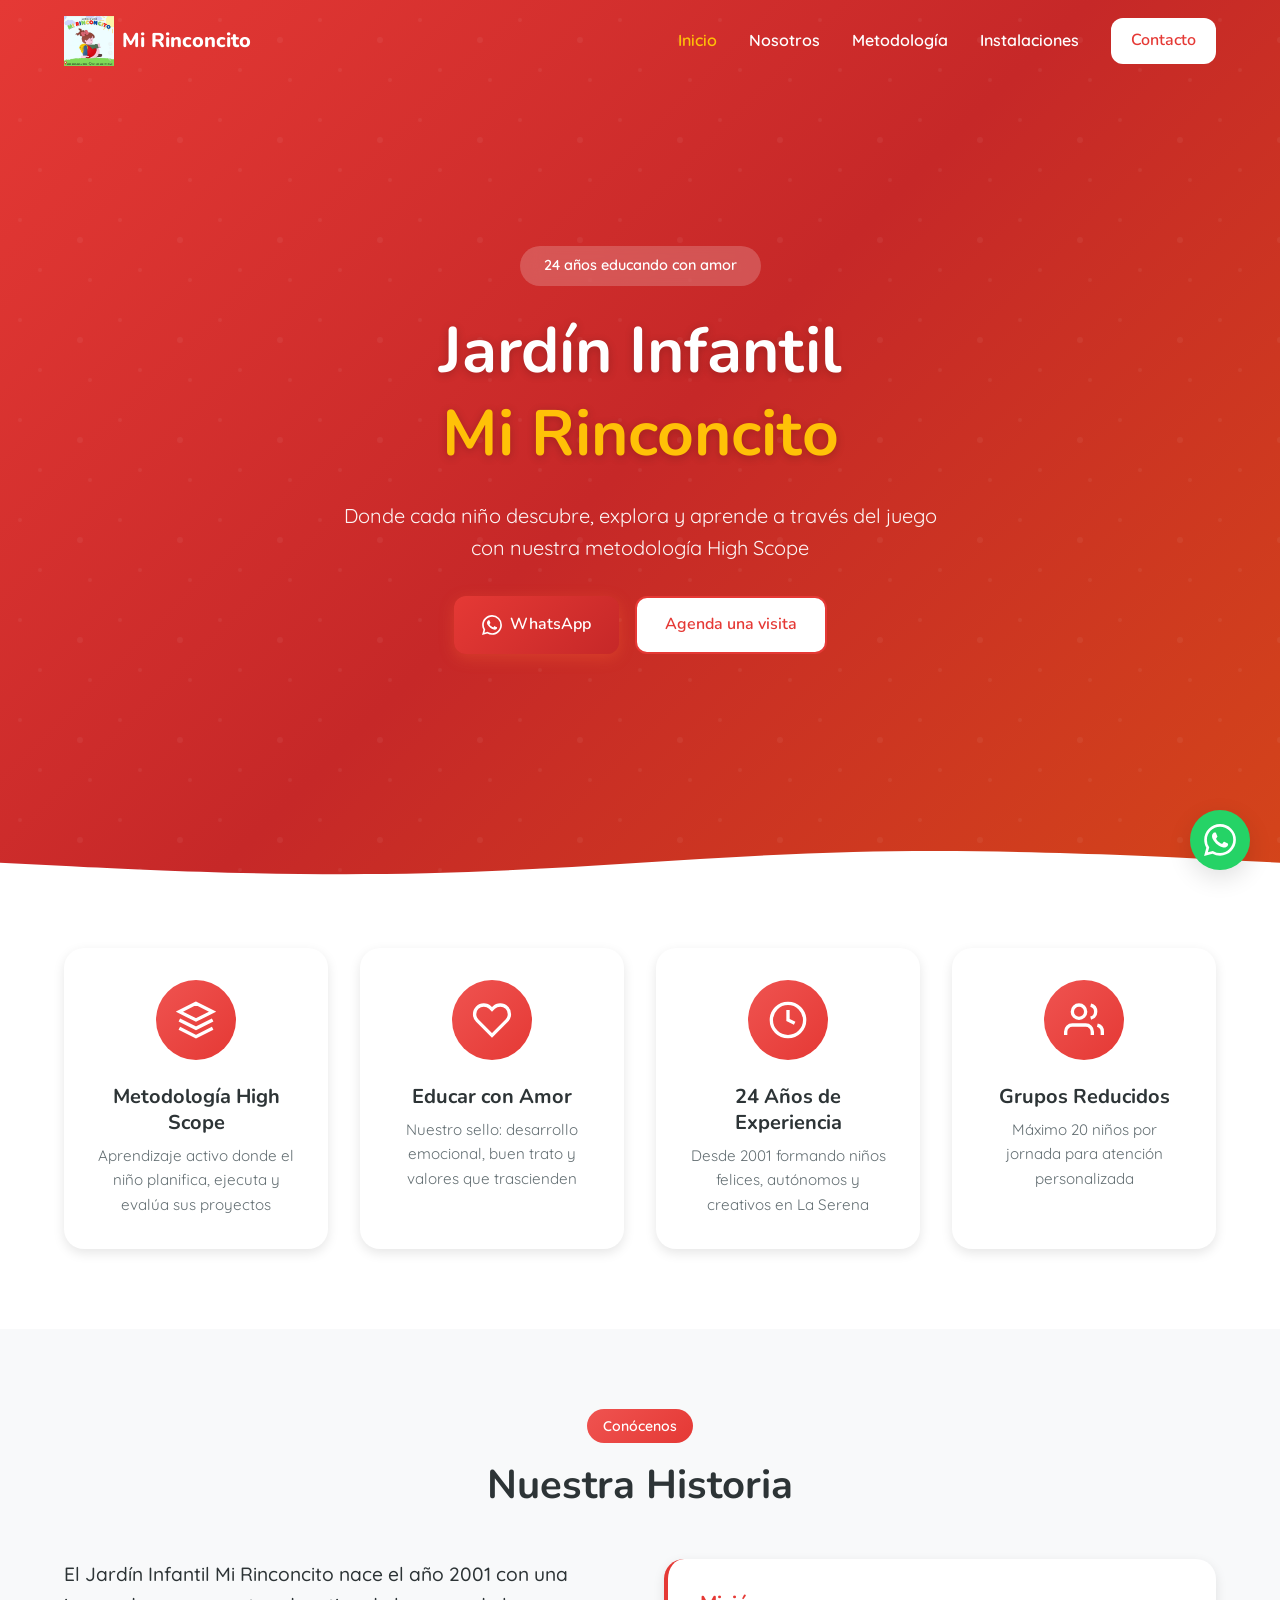
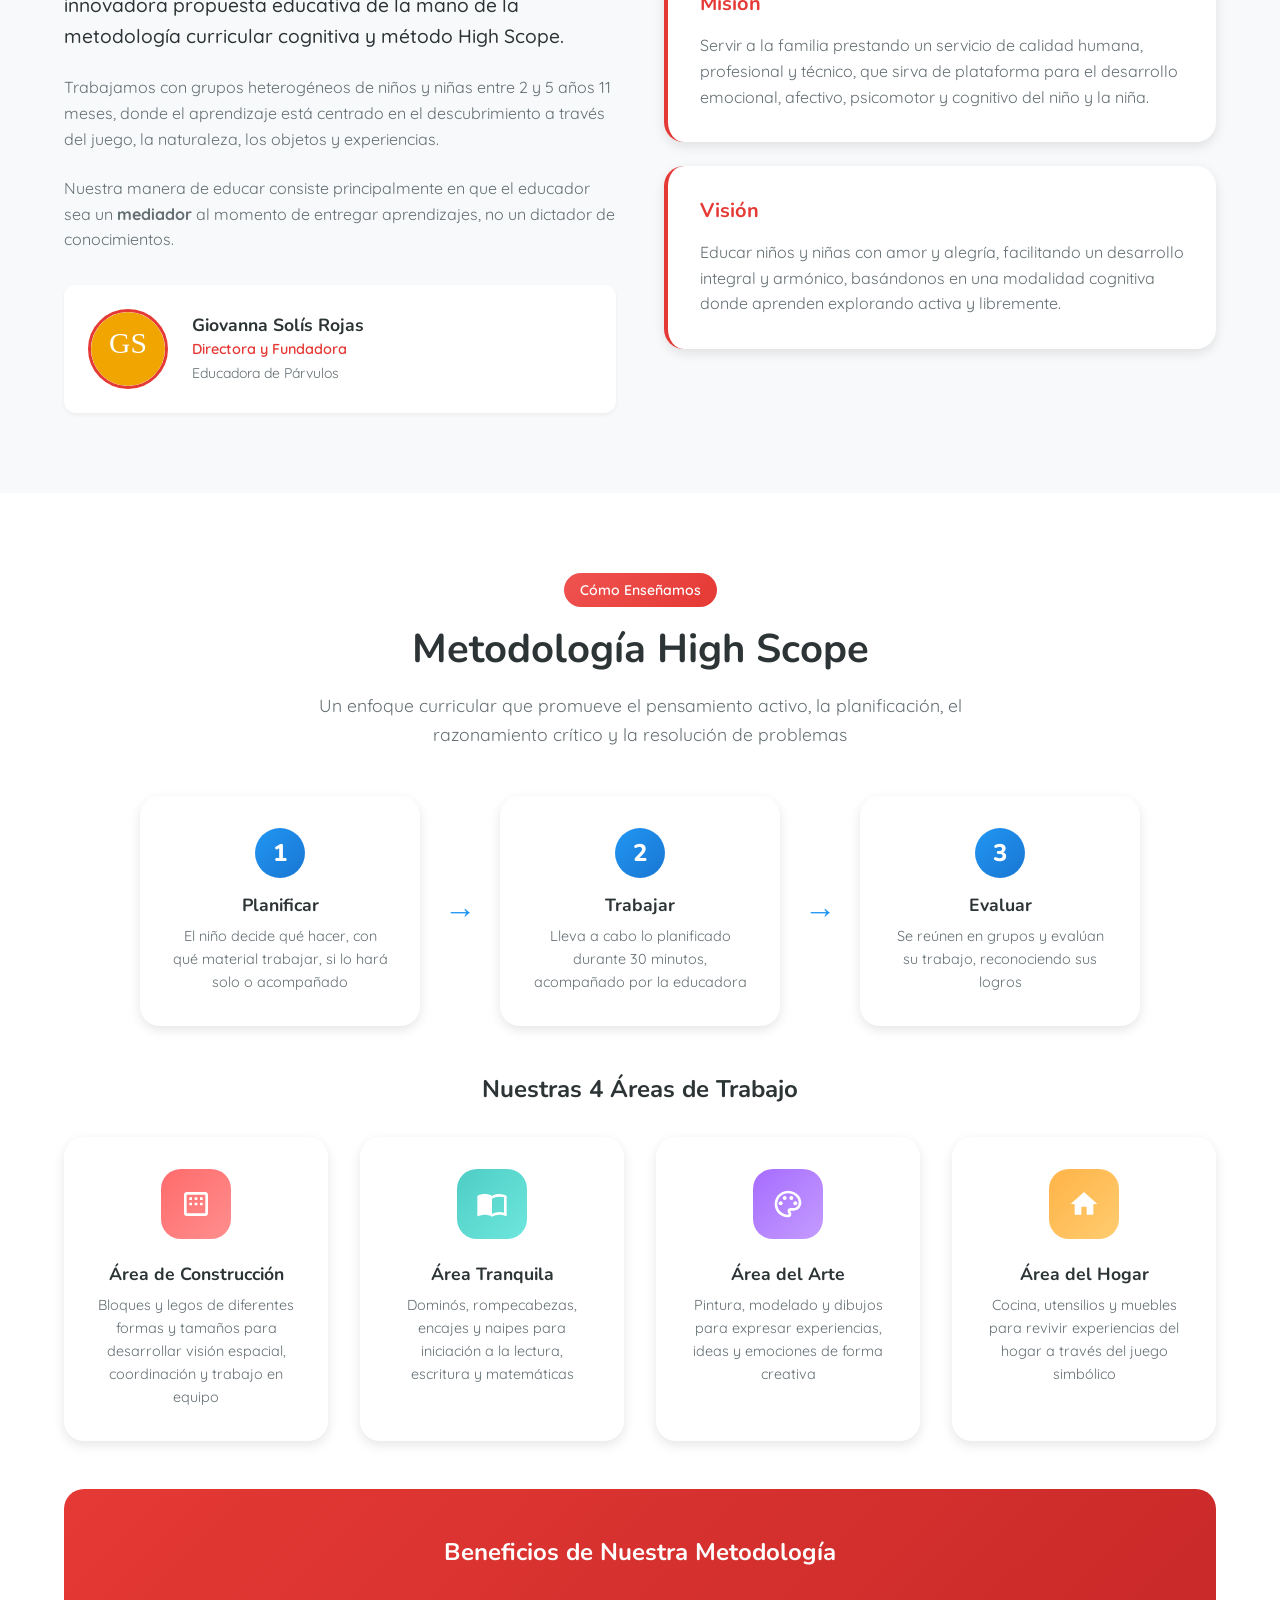
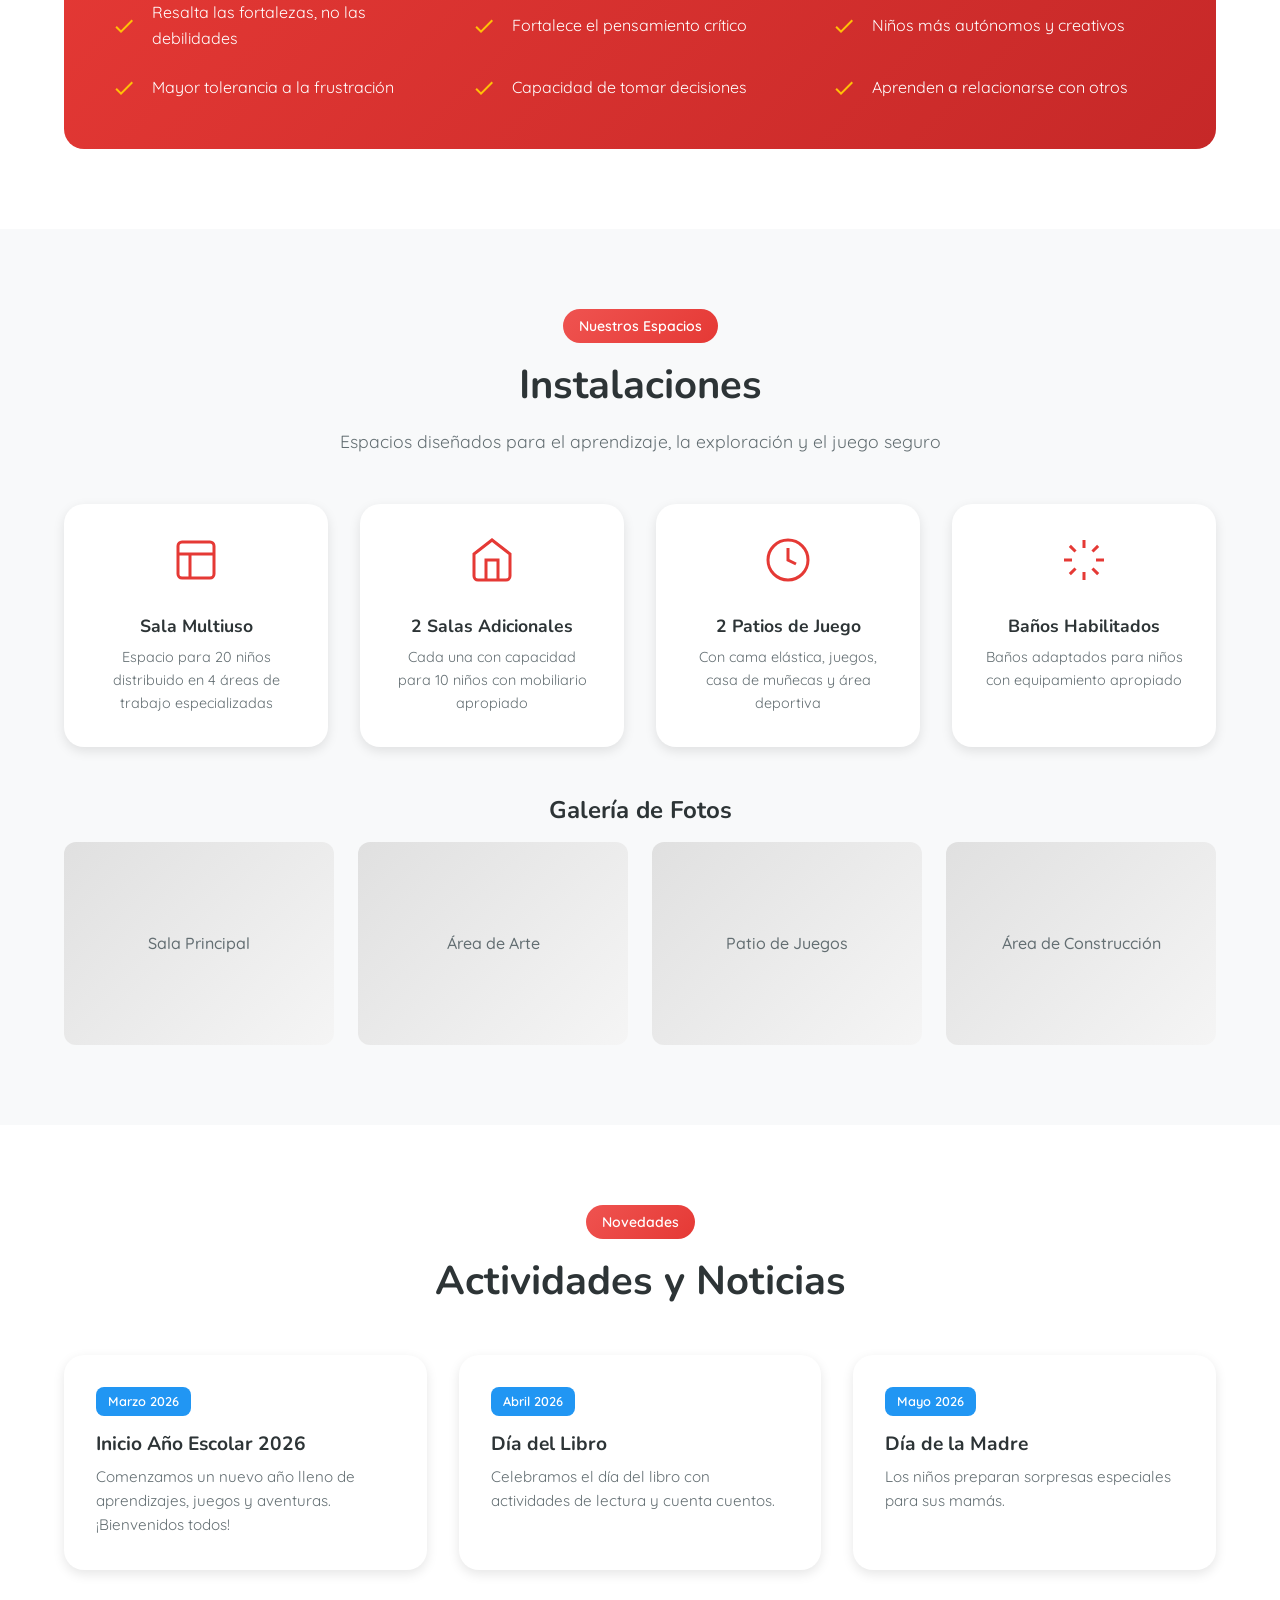
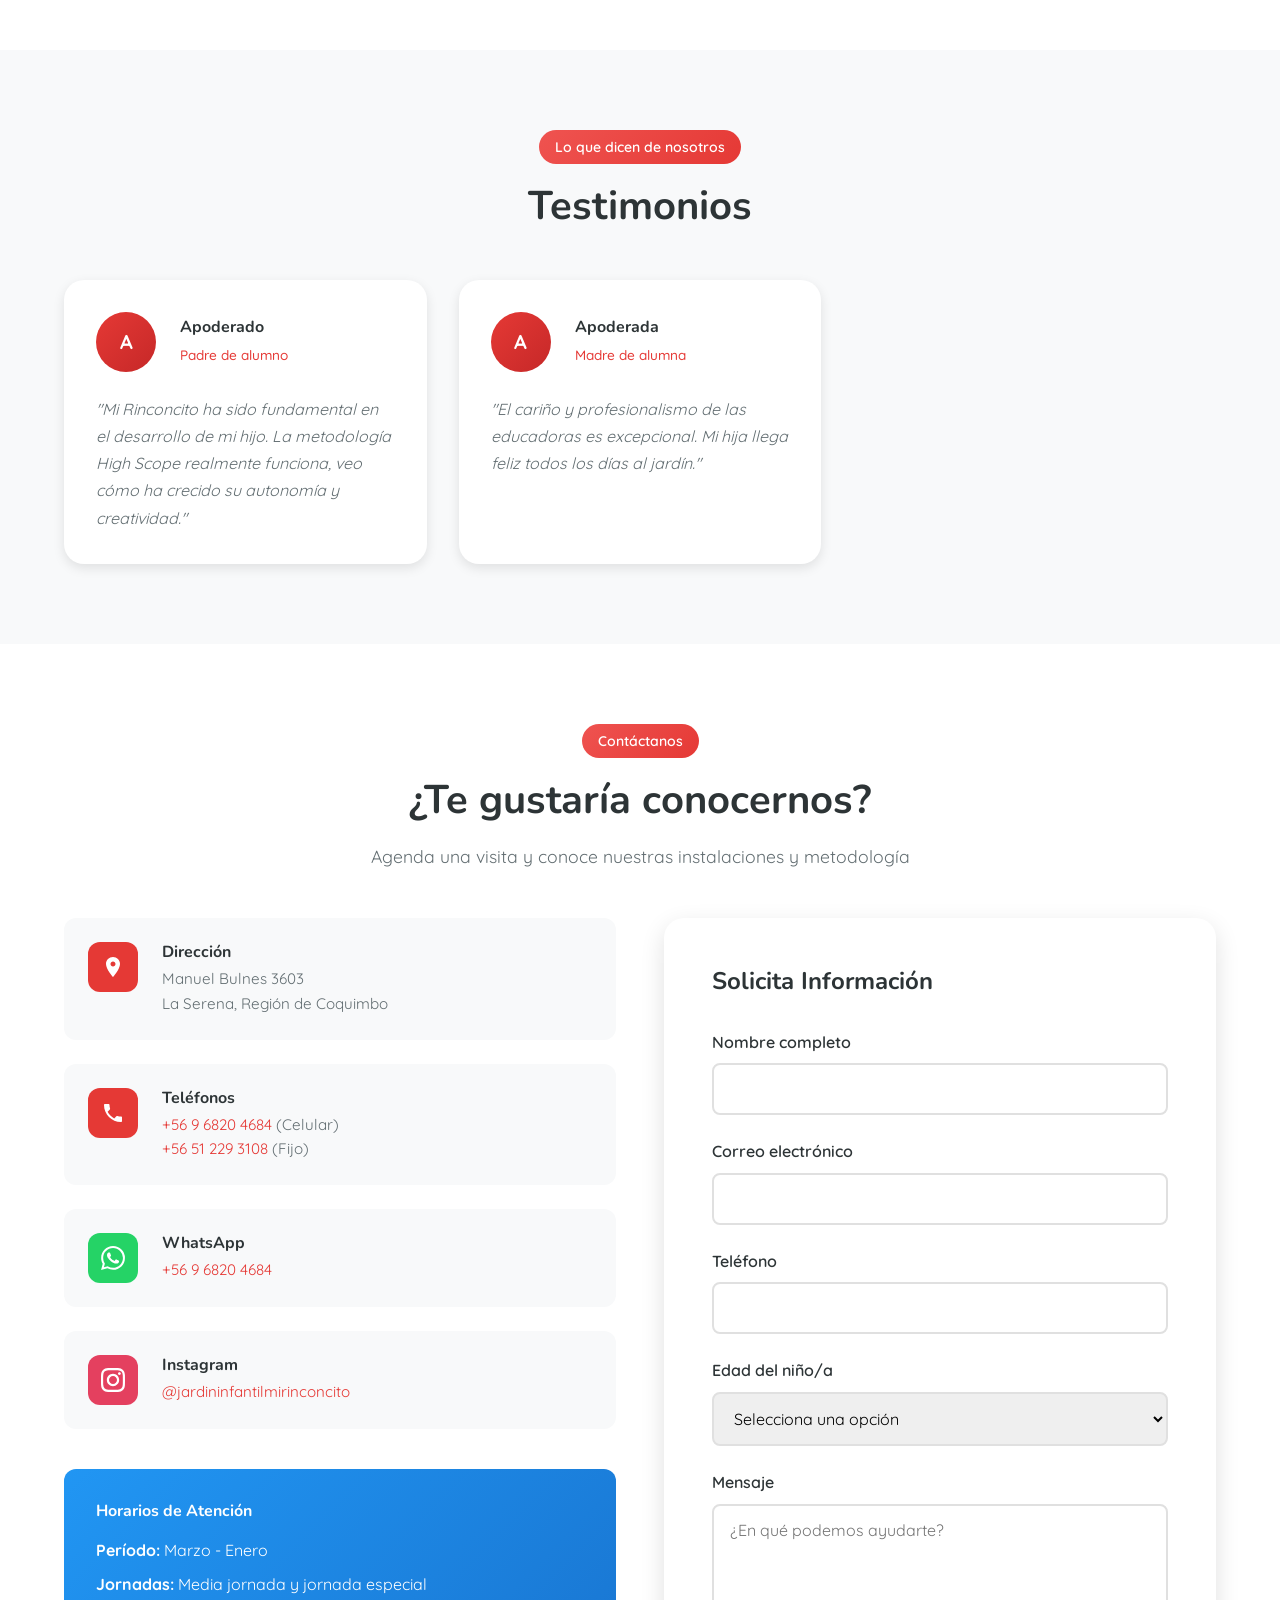
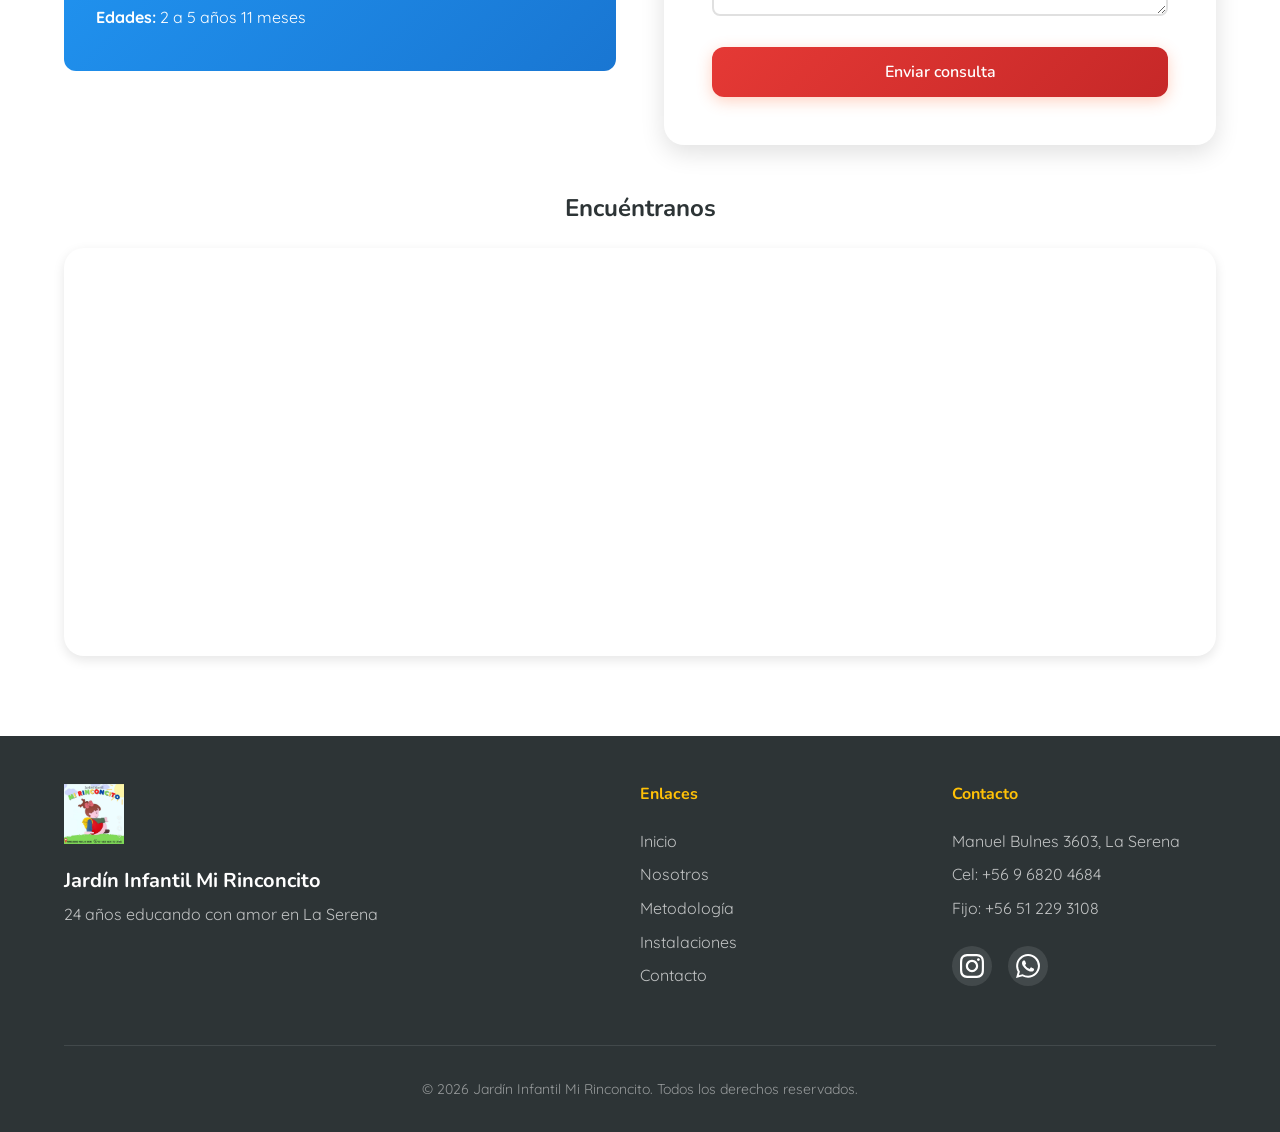
==== index.html @ 8ca2fd41 "Sitio web inicial del Jardín Infantil Mi Rinconcito - Página principal responsive con toda la inform" ====
<!DOCTYPE html>
<html lang="es">
<head>
    <meta charset="UTF-8">
    <meta name="viewport" content="width=device-width, initial-scale=1.0">
    <meta name="description" content="Jardín Infantil Mi Rinconcito - 24 años educando con amor en La Serena. Metodología High Scope para niños de 2 a 5 años.">
    <meta name="keywords" content="jardín infantil, La Serena, preescolar, educación parvularia, High Scope, Coquimbo">
    <title>Jardín Infantil Mi Rinconcito | Educando con Amor en La Serena</title>
    <link rel="stylesheet" href="css/styles.css">
    <link rel="preconnect" href="https://fonts.googleapis.com">
    <link href="https://fonts.googleapis.com/css2?family=Nunito:wght@400;600;700;800&family=Quicksand:wght@400;500;600;700&display=swap" rel="stylesheet">
</head>
<body>
    <!-- Navegación -->
    <nav class="navbar" id="navbar">
        <div class="container nav-container">
            <a href="#inicio" class="logo">
                <img src="img/logo.png" alt="Mi Rinconcito Logo" class="logo-img">
                <span class="logo-text">Mi Rinconcito</span>
            </a>
            <button class="nav-toggle" id="nav-toggle" aria-label="Menú">
                <span></span>
                <span></span>
                <span></span>
            </button>
            <ul class="nav-menu" id="nav-menu">
                <li><a href="#inicio">Inicio</a></li>
                <li><a href="#nosotros">Nosotros</a></li>
                <li><a href="#metodologia">Metodología</a></li>
                <li><a href="#instalaciones">Instalaciones</a></li>
                <li><a href="#contacto" class="btn btn-nav">Contacto</a></li>
            </ul>
        </div>
    </nav>

    <!-- Hero Section -->
    <section class="hero" id="inicio">
        <div class="hero-overlay"></div>
        <div class="container hero-content">
            <span class="hero-badge">24 años educando con amor</span>
            <h1>Jardín Infantil<br><span class="highlight">Mi Rinconcito</span></h1>
            <p class="hero-subtitle">Donde cada niño descubre, explora y aprende a través del juego con nuestra metodología High Scope</p>
            <div class="hero-buttons">
                <a href="https://wa.me/56968204684?text=Hola,%20me%20gustaría%20obtener%20información%20sobre%20el%20jardín" class="btn btn-primary" target="_blank">
                    <svg width="20" height="20" viewBox="0 0 24 24" fill="currentColor"><path d="M17.472 14.382c-.297-.149-1.758-.867-2.03-.967-.273-.099-.471-.148-.67.15-.197.297-.767.966-.94 1.164-.173.199-.347.223-.644.075-.297-.15-1.255-.463-2.39-1.475-.883-.788-1.48-1.761-1.653-2.059-.173-.297-.018-.458.13-.606.134-.133.298-.347.446-.52.149-.174.198-.298.298-.497.099-.198.05-.371-.025-.52-.075-.149-.669-1.612-.916-2.207-.242-.579-.487-.5-.669-.51-.173-.008-.371-.01-.57-.01-.198 0-.52.074-.792.372-.272.297-1.04 1.016-1.04 2.479 0 1.462 1.065 2.875 1.213 3.074.149.198 2.096 3.2 5.077 4.487.709.306 1.262.489 1.694.625.712.227 1.36.195 1.871.118.571-.085 1.758-.719 2.006-1.413.248-.694.248-1.289.173-1.413-.074-.124-.272-.198-.57-.347m-5.421 7.403h-.004a9.87 9.87 0 01-5.031-1.378l-.361-.214-3.741.982.998-3.648-.235-.374a9.86 9.86 0 01-1.51-5.26c.001-5.45 4.436-9.884 9.888-9.884 2.64 0 5.122 1.03 6.988 2.898a9.825 9.825 0 012.893 6.994c-.003 5.45-4.437 9.884-9.885 9.884m8.413-18.297A11.815 11.815 0 0012.05 0C5.495 0 .16 5.335.157 11.892c0 2.096.547 4.142 1.588 5.945L.057 24l6.305-1.654a11.882 11.882 0 005.683 1.448h.005c6.554 0 11.89-5.335 11.893-11.893a11.821 11.821 0 00-3.48-8.413z"/></svg>
                    WhatsApp
                </a>
                <a href="#contacto" class="btn btn-secondary">Agenda una visita</a>
            </div>
        </div>
        <div class="hero-wave">
            <svg viewBox="0 0 1440 120" preserveAspectRatio="none">
                <path d="M0,64L80,69.3C160,75,320,85,480,80C640,75,800,53,960,48C1120,43,1280,53,1360,58.7L1440,64L1440,120L1360,120C1280,120,1120,120,960,120C800,120,640,120,480,120C320,120,160,120,80,120L0,120Z"></path>
            </svg>
        </div>
    </section>

    <!-- Características -->
    <section class="features">
        <div class="container">
            <div class="features-grid">
                <div class="feature-card">
                    <div class="feature-icon">
                        <svg width="40" height="40" viewBox="0 0 24 24" fill="none" stroke="currentColor" stroke-width="2"><path d="M12 2L2 7l10 5 10-5-10-5zM2 17l10 5 10-5M2 12l10 5 10-5"/></svg>
                    </div>
                    <h3>Metodología High Scope</h3>
                    <p>Aprendizaje activo donde el niño planifica, ejecuta y evalúa sus proyectos</p>
                </div>
                <div class="feature-card">
                    <div class="feature-icon">
                        <svg width="40" height="40" viewBox="0 0 24 24" fill="none" stroke="currentColor" stroke-width="2"><path d="M20.84 4.61a5.5 5.5 0 0 0-7.78 0L12 5.67l-1.06-1.06a5.5 5.5 0 0 0-7.78 7.78l1.06 1.06L12 21.23l7.78-7.78 1.06-1.06a5.5 5.5 0 0 0 0-7.78z"/></svg>
                    </div>
                    <h3>Educar con Amor</h3>
                    <p>Nuestro sello: desarrollo emocional, buen trato y valores que trascienden</p>
                </div>
                <div class="feature-card">
                    <div class="feature-icon">
                        <svg width="40" height="40" viewBox="0 0 24 24" fill="none" stroke="currentColor" stroke-width="2"><circle cx="12" cy="12" r="10"/><path d="M12 6v6l4 2"/></svg>
                    </div>
                    <h3>24 Años de Experiencia</h3>
                    <p>Desde 2001 formando niños felices, autónomos y creativos en La Serena</p>
                </div>
                <div class="feature-card">
                    <div class="feature-icon">
                        <svg width="40" height="40" viewBox="0 0 24 24" fill="none" stroke="currentColor" stroke-width="2"><path d="M17 21v-2a4 4 0 0 0-4-4H5a4 4 0 0 0-4 4v2"/><circle cx="9" cy="7" r="4"/><path d="M23 21v-2a4 4 0 0 0-3-3.87M16 3.13a4 4 0 0 1 0 7.75"/></svg>
                    </div>
                    <h3>Grupos Reducidos</h3>
                    <p>Máximo 20 niños por jornada para atención personalizada</p>
                </div>
            </div>
        </div>
    </section>

    <!-- Nosotros -->
    <section class="about" id="nosotros">
        <div class="container">
            <div class="section-header">
                <span class="section-badge">Conócenos</span>
                <h2>Nuestra Historia</h2>
            </div>
            <div class="about-content">
                <div class="about-text">
                    <p class="lead">El Jardín Infantil Mi Rinconcito nace el año 2001 con una innovadora propuesta educativa de la mano de la metodología curricular cognitiva y método High Scope.</p>
                    <p>Trabajamos con grupos heterogéneos de niños y niñas entre 2 y 5 años 11 meses, donde el aprendizaje está centrado en el descubrimiento a través del juego, la naturaleza, los objetos y experiencias.</p>
                    <p>Nuestra manera de educar consiste principalmente en que el educador sea un <strong>mediador</strong> al momento de entregar aprendizajes, no un dictador de conocimientos.</p>

                    <div class="about-founder">
                        <img src="img/directora.jpg" alt="Giovanna Solís Rojas" class="founder-img" onerror="this.src='data:image/svg+xml,%3Csvg xmlns=%27http://www.w3.org/2000/svg%27 width=%27100%27 height=%27100%27 viewBox=%270 0 100 100%27%3E%3Ccircle cx=%2750%27 cy=%2750%27 r=%2750%27 fill=%27%23f0a500%27/%3E%3Ctext x=%2750%27 y=%2755%27 text-anchor=%27middle%27 fill=%27white%27 font-size=%2740%27%3EGS%3C/text%3E%3C/svg%3E'">
                        <div class="founder-info">
                            <h4>Giovanna Solís Rojas</h4>
                            <span>Directora y Fundadora</span>
                            <p>Educadora de Párvulos</p>
                        </div>
                    </div>
                </div>
                <div class="about-cards">
                    <div class="vision-card">
                        <h3>Misión</h3>
                        <p>Servir a la familia prestando un servicio de calidad humana, profesional y técnico, que sirva de plataforma para el desarrollo emocional, afectivo, psicomotor y cognitivo del niño y la niña.</p>
                    </div>
                    <div class="vision-card">
                        <h3>Visión</h3>
                        <p>Educar niños y niñas con amor y alegría, facilitando un desarrollo integral y armónico, basándonos en una modalidad cognitiva donde aprenden explorando activa y libremente.</p>
                    </div>
                </div>
            </div>
        </div>
    </section>

    <!-- Metodología -->
    <section class="methodology" id="metodologia">
        <div class="container">
            <div class="section-header">
                <span class="section-badge">Cómo Enseñamos</span>
                <h2>Metodología High Scope</h2>
                <p class="section-subtitle">Un enfoque curricular que promueve el pensamiento activo, la planificación, el razonamiento crítico y la resolución de problemas</p>
            </div>

            <div class="method-process">
                <div class="method-step">
                    <div class="step-number">1</div>
                    <h3>Planificar</h3>
                    <p>El niño decide qué hacer, con qué material trabajar, si lo hará solo o acompañado</p>
                </div>
                <div class="method-arrow">→</div>
                <div class="method-step">
                    <div class="step-number">2</div>
                    <h3>Trabajar</h3>
                    <p>Lleva a cabo lo planificado durante 30 minutos, acompañado por la educadora</p>
                </div>
                <div class="method-arrow">→</div>
                <div class="method-step">
                    <div class="step-number">3</div>
                    <h3>Evaluar</h3>
                    <p>Se reúnen en grupos y evalúan su trabajo, reconociendo sus logros</p>
                </div>
            </div>

            <h3 class="areas-title">Nuestras 4 Áreas de Trabajo</h3>
            <div class="areas-grid">
                <div class="area-card">
                    <div class="area-icon" style="background: linear-gradient(135deg, #FF6B6B, #FF8E8E);">
                        <svg width="32" height="32" viewBox="0 0 24 24" fill="white"><path d="M19 3H5c-1.1 0-2 .9-2 2v14c0 1.1.9 2 2 2h14c1.1 0 2-.9 2-2V5c0-1.1-.9-2-2-2zm0 16H5V5h14v14zM7 7h2v2H7zm4 0h2v2h-2zm4 0h2v2h-2zm-8 4h2v2H7zm4 0h2v2h-2zm4 0h2v2h-2z"/></svg>
                    </div>
                    <h4>Área de Construcción</h4>
                    <p>Bloques y legos de diferentes formas y tamaños para desarrollar visión espacial, coordinación y trabajo en equipo</p>
                </div>
                <div class="area-card">
                    <div class="area-icon" style="background: linear-gradient(135deg, #4ECDC4, #6EE7DE);">
                        <svg width="32" height="32" viewBox="0 0 24 24" fill="white"><path d="M21 5c-1.11-.35-2.33-.5-3.5-.5-1.95 0-4.05.4-5.5 1.5-1.45-1.1-3.55-1.5-5.5-1.5S2.45 4.9 1 6v14.65c0 .25.25.5.5.5.1 0 .15-.05.25-.05C3.1 20.45 5.05 20 6.5 20c1.95 0 4.05.4 5.5 1.5 1.35-.85 3.8-1.5 5.5-1.5 1.65 0 3.35.3 4.75 1.05.1.05.15.05.25.05.25 0 .5-.25.5-.5V6c-.6-.45-1.25-.75-2-1zm0 13.5c-1.1-.35-2.3-.5-3.5-.5-1.7 0-4.15.65-5.5 1.5V8c1.35-.85 3.8-1.5 5.5-1.5 1.2 0 2.4.15 3.5.5v11.5z"/></svg>
                    </div>
                    <h4>Área Tranquila</h4>
                    <p>Dominós, rompecabezas, encajes y naipes para iniciación a la lectura, escritura y matemáticas</p>
                </div>
                <div class="area-card">
                    <div class="area-icon" style="background: linear-gradient(135deg, #A66CFF, #C49CFF);">
                        <svg width="32" height="32" viewBox="0 0 24 24" fill="white"><path d="M12 22C6.49 22 2 17.51 2 12S6.49 2 12 2s10 4.04 10 9c0 3.31-2.69 6-6 6h-1.77c-.28 0-.5.22-.5.5 0 .12.05.23.13.33.41.47.64 1.06.64 1.67A2.5 2.5 0 0 1 12 22zm0-18c-4.41 0-8 3.59-8 8s3.59 8 8 8c.28 0 .5-.22.5-.5a.54.54 0 0 0-.14-.35c-.41-.46-.63-1.05-.63-1.65a2.5 2.5 0 0 1 2.5-2.5H16c2.21 0 4-1.79 4-4 0-3.86-3.59-7-8-7z"/><circle cx="6.5" cy="11.5" r="1.5"/><circle cx="9.5" cy="7.5" r="1.5"/><circle cx="14.5" cy="7.5" r="1.5"/><circle cx="17.5" cy="11.5" r="1.5"/></svg>
                    </div>
                    <h4>Área del Arte</h4>
                    <p>Pintura, modelado y dibujos para expresar experiencias, ideas y emociones de forma creativa</p>
                </div>
                <div class="area-card">
                    <div class="area-icon" style="background: linear-gradient(135deg, #FFB347, #FFCC70);">
                        <svg width="32" height="32" viewBox="0 0 24 24" fill="white"><path d="M10 20v-6h4v6h5v-8h3L12 3 2 12h3v8z"/></svg>
                    </div>
                    <h4>Área del Hogar</h4>
                    <p>Cocina, utensilios y muebles para revivir experiencias del hogar a través del juego simbólico</p>
                </div>
            </div>

            <div class="benefits">
                <h3>Beneficios de Nuestra Metodología</h3>
                <div class="benefits-list">
                    <div class="benefit-item">
                        <svg width="24" height="24" viewBox="0 0 24 24" fill="currentColor"><path d="M9 16.17L4.83 12l-1.42 1.41L9 19 21 7l-1.41-1.41z"/></svg>
                        <span>Resalta las fortalezas, no las debilidades</span>
                    </div>
                    <div class="benefit-item">
                        <svg width="24" height="24" viewBox="0 0 24 24" fill="currentColor"><path d="M9 16.17L4.83 12l-1.42 1.41L9 19 21 7l-1.41-1.41z"/></svg>
                        <span>Fortalece el pensamiento crítico</span>
                    </div>
                    <div class="benefit-item">
                        <svg width="24" height="24" viewBox="0 0 24 24" fill="currentColor"><path d="M9 16.17L4.83 12l-1.42 1.41L9 19 21 7l-1.41-1.41z"/></svg>
                        <span>Niños más autónomos y creativos</span>
                    </div>
                    <div class="benefit-item">
                        <svg width="24" height="24" viewBox="0 0 24 24" fill="currentColor"><path d="M9 16.17L4.83 12l-1.42 1.41L9 19 21 7l-1.41-1.41z"/></svg>
                        <span>Mayor tolerancia a la frustración</span>
                    </div>
                    <div class="benefit-item">
                        <svg width="24" height="24" viewBox="0 0 24 24" fill="currentColor"><path d="M9 16.17L4.83 12l-1.42 1.41L9 19 21 7l-1.41-1.41z"/></svg>
                        <span>Capacidad de tomar decisiones</span>
                    </div>
                    <div class="benefit-item">
                        <svg width="24" height="24" viewBox="0 0 24 24" fill="currentColor"><path d="M9 16.17L4.83 12l-1.42 1.41L9 19 21 7l-1.41-1.41z"/></svg>
                        <span>Aprenden a relacionarse con otros</span>
                    </div>
                </div>
            </div>
        </div>
    </section>

    <!-- Instalaciones -->
    <section class="facilities" id="instalaciones">
        <div class="container">
            <div class="section-header">
                <span class="section-badge">Nuestros Espacios</span>
                <h2>Instalaciones</h2>
                <p class="section-subtitle">Espacios diseñados para el aprendizaje, la exploración y el juego seguro</p>
            </div>

            <div class="facilities-grid">
                <div class="facility-card">
                    <div class="facility-icon">
                        <svg width="48" height="48" viewBox="0 0 24 24" fill="none" stroke="currentColor" stroke-width="1.5"><rect x="3" y="3" width="18" height="18" rx="2"/><path d="M3 9h18M9 21V9"/></svg>
                    </div>
                    <h3>Sala Multiuso</h3>
                    <p>Espacio para 20 niños distribuido en 4 áreas de trabajo especializadas</p>
                </div>
                <div class="facility-card">
                    <div class="facility-icon">
                        <svg width="48" height="48" viewBox="0 0 24 24" fill="none" stroke="currentColor" stroke-width="1.5"><path d="M3 9l9-7 9 7v11a2 2 0 0 1-2 2H5a2 2 0 0 1-2-2z"/><polyline points="9 22 9 12 15 12 15 22"/></svg>
                    </div>
                    <h3>2 Salas Adicionales</h3>
                    <p>Cada una con capacidad para 10 niños con mobiliario apropiado</p>
                </div>
                <div class="facility-card">
                    <div class="facility-icon">
                        <svg width="48" height="48" viewBox="0 0 24 24" fill="none" stroke="currentColor" stroke-width="1.5"><circle cx="12" cy="12" r="10"/><path d="M12 6v6l4 2"/></svg>
                    </div>
                    <h3>2 Patios de Juego</h3>
                    <p>Con cama elástica, juegos, casa de muñecas y área deportiva</p>
                </div>
                <div class="facility-card">
                    <div class="facility-icon">
                        <svg width="48" height="48" viewBox="0 0 24 24" fill="none" stroke="currentColor" stroke-width="1.5"><path d="M12 2v4M12 18v4M4.93 4.93l2.83 2.83M16.24 16.24l2.83 2.83M2 12h4M18 12h4M4.93 19.07l2.83-2.83M16.24 7.76l2.83-2.83"/></svg>
                    </div>
                    <h3>Baños Habilitados</h3>
                    <p>Baños adaptados para niños con equipamiento apropiado</p>
                </div>
            </div>

            <!-- Galería Dinámica -->
            <div class="gallery">
                <h3>Galería de Fotos</h3>
                <div class="gallery-grid" id="galeria-fotos">
                    <!-- Las fotos se cargan dinámicamente desde data/contenido.js -->
                </div>
            </div>

            <!-- Videos de YouTube -->
            <div class="videos-section" id="videos-section" style="display: none;">
                <h3>Videos</h3>
                <div class="videos-grid" id="galeria-videos">
                    <!-- Los videos se cargan dinámicamente desde data/contenido.js -->
                </div>
            </div>
        </div>
    </section>

    <!-- Actividades y Noticias -->
    <section class="activities" id="actividades">
        <div class="container">
            <div class="section-header">
                <span class="section-badge">Novedades</span>
                <h2>Actividades y Noticias</h2>
            </div>
            <div class="activities-grid" id="lista-actividades">
                <!-- Las actividades se cargan dinámicamente desde data/contenido.js -->
            </div>
        </div>
    </section>

    <!-- Testimonios -->
    <section class="testimonials" id="testimonios">
        <div class="container">
            <div class="section-header">
                <span class="section-badge">Lo que dicen de nosotros</span>
                <h2>Testimonios</h2>
            </div>
            <div class="testimonials-grid" id="lista-testimonios">
                <!-- Los testimonios se cargan dinámicamente desde data/contenido.js -->
            </div>
        </div>
    </section>

    <!-- Contacto -->
    <section class="contact" id="contacto">
        <div class="container">
            <div class="section-header">
                <span class="section-badge">Contáctanos</span>
                <h2>¿Te gustaría conocernos?</h2>
                <p class="section-subtitle">Agenda una visita y conoce nuestras instalaciones y metodología</p>
            </div>

            <div class="contact-content">
                <div class="contact-info">
                    <div class="info-card">
                        <div class="info-icon">
                            <svg width="24" height="24" viewBox="0 0 24 24" fill="currentColor"><path d="M12 2C8.13 2 5 5.13 5 9c0 5.25 7 13 7 13s7-7.75 7-13c0-3.87-3.13-7-7-7zm0 9.5c-1.38 0-2.5-1.12-2.5-2.5s1.12-2.5 2.5-2.5 2.5 1.12 2.5 2.5-1.12 2.5-2.5 2.5z"/></svg>
                        </div>
                        <div class="info-text">
                            <h4>Dirección</h4>
                            <p>Manuel Bulnes 3603<br>La Serena, Región de Coquimbo</p>
                        </div>
                    </div>
                    <div class="info-card">
                        <div class="info-icon">
                            <svg width="24" height="24" viewBox="0 0 24 24" fill="currentColor"><path d="M6.62 10.79c1.44 2.83 3.76 5.14 6.59 6.59l2.2-2.2c.27-.27.67-.36 1.02-.24 1.12.37 2.33.57 3.57.57.55 0 1 .45 1 1V20c0 .55-.45 1-1 1-9.39 0-17-7.61-17-17 0-.55.45-1 1-1h3.5c.55 0 1 .45 1 1 0 1.25.2 2.45.57 3.57.11.35.03.74-.25 1.02l-2.2 2.2z"/></svg>
                        </div>
                        <div class="info-text">
                            <h4>Teléfonos</h4>
                            <p><a href="tel:+56968204684">+56 9 6820 4684</a> (Celular)</p>
                            <p><a href="tel:+56512293108">+56 51 229 3108</a> (Fijo)</p>
                        </div>
                    </div>
                    <div class="info-card">
                        <div class="info-icon whatsapp">
                            <svg width="24" height="24" viewBox="0 0 24 24" fill="currentColor"><path d="M17.472 14.382c-.297-.149-1.758-.867-2.03-.967-.273-.099-.471-.148-.67.15-.197.297-.767.966-.94 1.164-.173.199-.347.223-.644.075-.297-.15-1.255-.463-2.39-1.475-.883-.788-1.48-1.761-1.653-2.059-.173-.297-.018-.458.13-.606.134-.133.298-.347.446-.52.149-.174.198-.298.298-.497.099-.198.05-.371-.025-.52-.075-.149-.669-1.612-.916-2.207-.242-.579-.487-.5-.669-.51-.173-.008-.371-.01-.57-.01-.198 0-.52.074-.792.372-.272.297-1.04 1.016-1.04 2.479 0 1.462 1.065 2.875 1.213 3.074.149.198 2.096 3.2 5.077 4.487.709.306 1.262.489 1.694.625.712.227 1.36.195 1.871.118.571-.085 1.758-.719 2.006-1.413.248-.694.248-1.289.173-1.413-.074-.124-.272-.198-.57-.347m-5.421 7.403h-.004a9.87 9.87 0 01-5.031-1.378l-.361-.214-3.741.982.998-3.648-.235-.374a9.86 9.86 0 01-1.51-5.26c.001-5.45 4.436-9.884 9.888-9.884 2.64 0 5.122 1.03 6.988 2.898a9.825 9.825 0 012.893 6.994c-.003 5.45-4.437 9.884-9.885 9.884m8.413-18.297A11.815 11.815 0 0012.05 0C5.495 0 .16 5.335.157 11.892c0 2.096.547 4.142 1.588 5.945L.057 24l6.305-1.654a11.882 11.882 0 005.683 1.448h.005c6.554 0 11.89-5.335 11.893-11.893a11.821 11.821 0 00-3.48-8.413z"/></svg>
                        </div>
                        <div class="info-text">
                            <h4>WhatsApp</h4>
                            <p><a href="https://wa.me/56968204684" target="_blank">+56 9 6820 4684</a></p>
                        </div>
                    </div>
                    <div class="info-card">
                        <div class="info-icon instagram">
                            <svg width="24" height="24" viewBox="0 0 24 24" fill="currentColor"><path d="M12 2.163c3.204 0 3.584.012 4.85.07 3.252.148 4.771 1.691 4.919 4.919.058 1.265.069 1.645.069 4.849 0 3.205-.012 3.584-.069 4.849-.149 3.225-1.664 4.771-4.919 4.919-1.266.058-1.644.07-4.85.07-3.204 0-3.584-.012-4.849-.07-3.26-.149-4.771-1.699-4.919-4.92-.058-1.265-.07-1.644-.07-4.849 0-3.204.013-3.583.07-4.849.149-3.227 1.664-4.771 4.919-4.919 1.266-.057 1.645-.069 4.849-.069zm0-2.163c-3.259 0-3.667.014-4.947.072-4.358.2-6.78 2.618-6.98 6.98-.059 1.281-.073 1.689-.073 4.948 0 3.259.014 3.668.072 4.948.2 4.358 2.618 6.78 6.98 6.98 1.281.058 1.689.072 4.948.072 3.259 0 3.668-.014 4.948-.072 4.354-.2 6.782-2.618 6.979-6.98.059-1.28.073-1.689.073-4.948 0-3.259-.014-3.667-.072-4.947-.196-4.354-2.617-6.78-6.979-6.98-1.281-.059-1.69-.073-4.949-.073zm0 5.838c-3.403 0-6.162 2.759-6.162 6.162s2.759 6.163 6.162 6.163 6.162-2.759 6.162-6.163c0-3.403-2.759-6.162-6.162-6.162zm0 10.162c-2.209 0-4-1.79-4-4 0-2.209 1.791-4 4-4s4 1.791 4 4c0 2.21-1.791 4-4 4zm6.406-11.845c-.796 0-1.441.645-1.441 1.44s.645 1.44 1.441 1.44c.795 0 1.439-.645 1.439-1.44s-.644-1.44-1.439-1.44z"/></svg>
                        </div>
                        <div class="info-text">
                            <h4>Instagram</h4>
                            <p><a href="https://www.instagram.com/jardininfantilmirinconcito/" target="_blank">@jardininfantilmirinconcito</a></p>
                        </div>
                    </div>

                    <div class="schedule-card">
                        <h4>Horarios de Atención</h4>
                        <ul>
                            <li><strong>Período:</strong> Marzo - Enero</li>
                            <li><strong>Jornadas:</strong> Media jornada y jornada especial</li>
                            <li><strong>Edades:</strong> 2 a 5 años 11 meses</li>
                        </ul>
                    </div>
                </div>

                <div class="contact-form-container">
                    <form class="contact-form" id="contact-form">
                        <h3>Solicita Información</h3>
                        <div class="form-group">
                            <label for="name">Nombre completo</label>
                            <input type="text" id="name" name="name" required>
                        </div>
                        <div class="form-group">
                            <label for="email">Correo electrónico</label>
                            <input type="email" id="email" name="email" required>
                        </div>
                        <div class="form-group">
                            <label for="phone">Teléfono</label>
                            <input type="tel" id="phone" name="phone">
                        </div>
                        <div class="form-group">
                            <label for="child-age">Edad del niño/a</label>
                            <select id="child-age" name="child-age">
                                <option value="">Selecciona una opción</option>
                                <option value="2">2 años</option>
                                <option value="3">3 años</option>
                                <option value="4">4 años</option>
                                <option value="5">5 años</option>
                            </select>
                        </div>
                        <div class="form-group">
                            <label for="message">Mensaje</label>
                            <textarea id="message" name="message" rows="4" placeholder="¿En qué podemos ayudarte?"></textarea>
                        </div>
                        <button type="submit" class="btn btn-primary btn-full">Enviar consulta</button>
                    </form>
                </div>
            </div>

            <!-- Mapa -->
            <div class="map-container">
                <h3>Encuéntranos</h3>
                <div class="map">
                    <iframe
                        src="https://www.google.com/maps?q=Manuel+Bulnes+3603,+La+Serena,+Chile&output=embed"
                        width="100%"
                        height="400"
                        style="border:0;"
                        allowfullscreen=""
                        loading="lazy"
                        referrerpolicy="no-referrer-when-downgrade">
                    </iframe>
                </div>
            </div>
        </div>
    </section>

    <!-- Footer -->
    <footer class="footer">
        <div class="container">
            <div class="footer-content">
                <div class="footer-brand">
                    <img src="img/logo.png" alt="Mi Rinconcito" class="footer-logo" onerror="this.style.display='none'">
                    <h3>Jardín Infantil Mi Rinconcito</h3>
                    <p>24 años educando con amor en La Serena</p>
                </div>
                <div class="footer-links">
                    <h4>Enlaces</h4>
                    <ul>
                        <li><a href="#inicio">Inicio</a></li>
                        <li><a href="#nosotros">Nosotros</a></li>
                        <li><a href="#metodologia">Metodología</a></li>
                        <li><a href="#instalaciones">Instalaciones</a></li>
                        <li><a href="#contacto">Contacto</a></li>
                    </ul>
                </div>
                <div class="footer-contact">
                    <h4>Contacto</h4>
                    <p>Manuel Bulnes 3603, La Serena</p>
                    <p>Cel: +56 9 6820 4684</p>
                    <p>Fijo: +56 51 229 3108</p>
                    <div class="social-links">
                        <a href="https://www.instagram.com/jardininfantilmirinconcito/" target="_blank" aria-label="Instagram">
                            <svg width="24" height="24" viewBox="0 0 24 24" fill="currentColor"><path d="M12 2.163c3.204 0 3.584.012 4.85.07 3.252.148 4.771 1.691 4.919 4.919.058 1.265.069 1.645.069 4.849 0 3.205-.012 3.584-.069 4.849-.149 3.225-1.664 4.771-4.919 4.919-1.266.058-1.644.07-4.85.07-3.204 0-3.584-.012-4.849-.07-3.26-.149-4.771-1.699-4.919-4.92-.058-1.265-.07-1.644-.07-4.849 0-3.204.013-3.583.07-4.849.149-3.227 1.664-4.771 4.919-4.919 1.266-.057 1.645-.069 4.849-.069zm0-2.163c-3.259 0-3.667.014-4.947.072-4.358.2-6.78 2.618-6.98 6.98-.059 1.281-.073 1.689-.073 4.948 0 3.259.014 3.668.072 4.948.2 4.358 2.618 6.78 6.98 6.98 1.281.058 1.689.072 4.948.072 3.259 0 3.668-.014 4.948-.072 4.354-.2 6.782-2.618 6.979-6.98.059-1.28.073-1.689.073-4.948 0-3.259-.014-3.667-.072-4.947-.196-4.354-2.617-6.78-6.979-6.98-1.281-.059-1.69-.073-4.949-.073zm0 5.838c-3.403 0-6.162 2.759-6.162 6.162s2.759 6.163 6.162 6.163 6.162-2.759 6.162-6.163c0-3.403-2.759-6.162-6.162-6.162zm0 10.162c-2.209 0-4-1.79-4-4 0-2.209 1.791-4 4-4s4 1.791 4 4c0 2.21-1.791 4-4 4zm6.406-11.845c-.796 0-1.441.645-1.441 1.44s.645 1.44 1.441 1.44c.795 0 1.439-.645 1.439-1.44s-.644-1.44-1.439-1.44z"/></svg>
                        </a>
                        <a href="https://wa.me/56968204684" target="_blank" aria-label="WhatsApp">
                            <svg width="24" height="24" viewBox="0 0 24 24" fill="currentColor"><path d="M17.472 14.382c-.297-.149-1.758-.867-2.03-.967-.273-.099-.471-.148-.67.15-.197.297-.767.966-.94 1.164-.173.199-.347.223-.644.075-.297-.15-1.255-.463-2.39-1.475-.883-.788-1.48-1.761-1.653-2.059-.173-.297-.018-.458.13-.606.134-.133.298-.347.446-.52.149-.174.198-.298.298-.497.099-.198.05-.371-.025-.52-.075-.149-.669-1.612-.916-2.207-.242-.579-.487-.5-.669-.51-.173-.008-.371-.01-.57-.01-.198 0-.52.074-.792.372-.272.297-1.04 1.016-1.04 2.479 0 1.462 1.065 2.875 1.213 3.074.149.198 2.096 3.2 5.077 4.487.709.306 1.262.489 1.694.625.712.227 1.36.195 1.871.118.571-.085 1.758-.719 2.006-1.413.248-.694.248-1.289.173-1.413-.074-.124-.272-.198-.57-.347m-5.421 7.403h-.004a9.87 9.87 0 01-5.031-1.378l-.361-.214-3.741.982.998-3.648-.235-.374a9.86 9.86 0 01-1.51-5.26c.001-5.45 4.436-9.884 9.888-9.884 2.64 0 5.122 1.03 6.988 2.898a9.825 9.825 0 012.893 6.994c-.003 5.45-4.437 9.884-9.885 9.884m8.413-18.297A11.815 11.815 0 0012.05 0C5.495 0 .16 5.335.157 11.892c0 2.096.547 4.142 1.588 5.945L.057 24l6.305-1.654a11.882 11.882 0 005.683 1.448h.005c6.554 0 11.89-5.335 11.893-11.893a11.821 11.821 0 00-3.48-8.413z"/></svg>
                        </a>
                    </div>
                </div>
            </div>
            <div class="footer-bottom">
                <p>&copy; 2026 Jardín Infantil Mi Rinconcito. Todos los derechos reservados.</p>
            </div>
        </div>
    </footer>

    <!-- WhatsApp Flotante -->
    <a href="https://wa.me/56968204684?text=Hola,%20me%20gustaría%20obtener%20información%20sobre%20el%20jardín" class="whatsapp-float" target="_blank" aria-label="Contactar por WhatsApp">
        <svg width="32" height="32" viewBox="0 0 24 24" fill="currentColor"><path d="M17.472 14.382c-.297-.149-1.758-.867-2.03-.967-.273-.099-.471-.148-.67.15-.197.297-.767.966-.94 1.164-.173.199-.347.223-.644.075-.297-.15-1.255-.463-2.39-1.475-.883-.788-1.48-1.761-1.653-2.059-.173-.297-.018-.458.13-.606.134-.133.298-.347.446-.52.149-.174.198-.298.298-.497.099-.198.05-.371-.025-.52-.075-.149-.669-1.612-.916-2.207-.242-.579-.487-.5-.669-.51-.173-.008-.371-.01-.57-.01-.198 0-.52.074-.792.372-.272.297-1.04 1.016-1.04 2.479 0 1.462 1.065 2.875 1.213 3.074.149.198 2.096 3.2 5.077 4.487.709.306 1.262.489 1.694.625.712.227 1.36.195 1.871.118.571-.085 1.758-.719 2.006-1.413.248-.694.248-1.289.173-1.413-.074-.124-.272-.198-.57-.347m-5.421 7.403h-.004a9.87 9.87 0 01-5.031-1.378l-.361-.214-3.741.982.998-3.648-.235-.374a9.86 9.86 0 01-1.51-5.26c.001-5.45 4.436-9.884 9.888-9.884 2.64 0 5.122 1.03 6.988 2.898a9.825 9.825 0 012.893 6.994c-.003 5.45-4.437 9.884-9.885 9.884m8.413-18.297A11.815 11.815 0 0012.05 0C5.495 0 .16 5.335.157 11.892c0 2.096.547 4.142 1.588 5.945L.057 24l6.305-1.654a11.882 11.882 0 005.683 1.448h.005c6.554 0 11.89-5.335 11.893-11.893a11.821 11.821 0 00-3.48-8.413z"/></svg>
    </a>

    <!-- Cargar contenido dinámico -->
    <script src="data/contenido.js"></script>
    <script src="js/main.js"></script>
</body>
</html>
---- css/styles.css ----
/* ============================================
   JARDÍN INFANTIL MI RINCONCITO - ESTILOS
   ============================================ */

/* Variables CSS - Colores del Logo Mi Rinconcito */
:root {
    /* Colores principales del logo */
    --color-primary: #E53935;      /* Rojo (letra M, corazón) */
    --color-primary-dark: #C62828;
    --color-primary-light: #EF5350;
    --color-secondary: #2196F3;    /* Azul (letras, jeans) */
    --color-secondary-dark: #1976D2;
    --color-accent: #FFC107;       /* Amarillo (mochila) */
    --color-green: #4CAF50;        /* Verde (polera) */
    --color-pink: #E91E63;         /* Rosa (moño) */
    --color-sky: #87CEEB;          /* Celeste (fondo logo) */

    /* Colores neutros */
    --color-text: #2D3436;
    --color-text-light: #636E72;
    --color-bg: #FFFFFF;
    --color-bg-alt: #F8F9FA;
    --color-bg-dark: #2D3436;

    /* Colores de estado */
    --color-success: #00B894;
    --color-whatsapp: #25D366;
    --color-instagram: #E4405F;

    /* Tipografía */
    --font-heading: 'Nunito', sans-serif;
    --font-body: 'Quicksand', sans-serif;

    /* Espaciado */
    --spacing-xs: 0.5rem;
    --spacing-sm: 1rem;
    --spacing-md: 1.5rem;
    --spacing-lg: 2rem;
    --spacing-xl: 3rem;
    --spacing-xxl: 5rem;

    /* Bordes */
    --radius-sm: 8px;
    --radius-md: 12px;
    --radius-lg: 20px;
    --radius-full: 50%;

    /* Sombras */
    --shadow-sm: 0 2px 4px rgba(0,0,0,0.05);
    --shadow-md: 0 4px 12px rgba(0,0,0,0.1);
    --shadow-lg: 0 8px 24px rgba(0,0,0,0.12);
    --shadow-xl: 0 12px 48px rgba(0,0,0,0.15);

    /* Transiciones */
    --transition-fast: 0.2s ease;
    --transition-normal: 0.3s ease;
}

/* Reset y Base */
*, *::before, *::after {
    box-sizing: border-box;
    margin: 0;
    padding: 0;
}

html {
    scroll-behavior: smooth;
}

body {
    font-family: var(--font-body);
    font-size: 16px;
    line-height: 1.6;
    color: var(--color-text);
    background-color: var(--color-bg);
    overflow-x: hidden;
}

h1, h2, h3, h4, h5, h6 {
    font-family: var(--font-heading);
    font-weight: 700;
    line-height: 1.3;
}

a {
    color: var(--color-primary);
    text-decoration: none;
    transition: color var(--transition-fast);
}

a:hover {
    color: var(--color-primary-dark);
}

img {
    max-width: 100%;
    height: auto;
}

.container {
    width: 100%;
    max-width: 1200px;
    margin: 0 auto;
    padding: 0 var(--spacing-md);
}

/* Botones */
.btn {
    display: inline-flex;
    align-items: center;
    justify-content: center;
    gap: var(--spacing-xs);
    padding: 0.875rem 1.75rem;
    font-family: var(--font-heading);
    font-size: 1rem;
    font-weight: 600;
    border: none;
    border-radius: var(--radius-md);
    cursor: pointer;
    transition: all var(--transition-normal);
    text-decoration: none;
}

.btn-primary {
    background: linear-gradient(135deg, var(--color-primary), var(--color-primary-dark));
    color: white;
    box-shadow: 0 4px 15px rgba(255, 107, 53, 0.3);
}

.btn-primary:hover {
    transform: translateY(-2px);
    box-shadow: 0 6px 20px rgba(255, 107, 53, 0.4);
    color: white;
}

.btn-secondary {
    background: white;
    color: var(--color-primary);
    border: 2px solid var(--color-primary);
}

.btn-secondary:hover {
    background: var(--color-primary);
    color: white;
}

.btn-full {
    width: 100%;
}

/* ============================================
   NAVEGACIÓN
   ============================================ */
.navbar {
    position: fixed;
    top: 0;
    left: 0;
    right: 0;
    z-index: 1000;
    padding: var(--spacing-sm) 0;
    background: transparent;
    transition: all var(--transition-normal);
}

.navbar.scrolled {
    background: white;
    box-shadow: var(--shadow-md);
    padding: 0.75rem 0;
}

.nav-container {
    display: flex;
    align-items: center;
    justify-content: space-between;
}

.logo {
    display: flex;
    align-items: center;
    gap: var(--spacing-xs);
}

.logo-img {
    height: 50px;
    width: auto;
}

.logo-text {
    font-family: var(--font-heading);
    font-size: 1.25rem;
    font-weight: 800;
    color: white;
    transition: color var(--transition-normal);
}

.navbar.scrolled .logo-text {
    color: var(--color-primary);
}

.nav-menu {
    display: flex;
    align-items: center;
    gap: var(--spacing-lg);
    list-style: none;
}

.nav-menu a {
    color: white;
    font-weight: 600;
    transition: color var(--transition-fast);
}

.navbar.scrolled .nav-menu a {
    color: var(--color-text);
}

.nav-menu a:hover {
    color: var(--color-accent);
}

.navbar.scrolled .nav-menu a:hover {
    color: var(--color-primary);
}

.btn-nav {
    background: white;
    color: var(--color-primary) !important;
    padding: 0.625rem 1.25rem;
    border-radius: var(--radius-md);
}

.navbar.scrolled .btn-nav {
    background: var(--color-primary);
    color: white !important;
}

.nav-toggle {
    display: none;
    flex-direction: column;
    gap: 5px;
    background: none;
    border: none;
    cursor: pointer;
    padding: 5px;
}

.nav-toggle span {
    width: 25px;
    height: 3px;
    background: white;
    border-radius: 2px;
    transition: all var(--transition-fast);
}

.navbar.scrolled .nav-toggle span {
    background: var(--color-primary);
}

/* ============================================
   HERO
   ============================================ */
.hero {
    position: relative;
    min-height: 100vh;
    display: flex;
    align-items: center;
    background: linear-gradient(135deg, var(--color-primary) 0%, var(--color-primary-dark) 50%, #D4451A 100%);
    overflow: hidden;
}

.hero-overlay {
    position: absolute;
    top: 0;
    left: 0;
    right: 0;
    bottom: 0;
    background: url('data:image/svg+xml,<svg xmlns="http://www.w3.org/2000/svg" viewBox="0 0 100 100"><circle cx="20" cy="20" r="2" fill="rgba(255,255,255,0.1)"/><circle cx="80" cy="40" r="3" fill="rgba(255,255,255,0.1)"/><circle cx="40" cy="70" r="2" fill="rgba(255,255,255,0.1)"/><circle cx="90" cy="80" r="2" fill="rgba(255,255,255,0.1)"/></svg>');
    background-size: 100px 100px;
    opacity: 0.5;
}

.hero-content {
    position: relative;
    z-index: 2;
    text-align: center;
    color: white;
    padding: var(--spacing-xxl) 0;
}

.hero-badge {
    display: inline-block;
    background: rgba(255,255,255,0.2);
    backdrop-filter: blur(10px);
    padding: 0.5rem 1.5rem;
    border-radius: var(--radius-lg);
    font-weight: 600;
    margin-bottom: var(--spacing-md);
    font-size: 0.9rem;
}

.hero h1 {
    font-size: clamp(2.5rem, 6vw, 4rem);
    margin-bottom: var(--spacing-md);
    text-shadow: 0 2px 10px rgba(0,0,0,0.2);
}

.hero .highlight {
    color: var(--color-accent);
}

.hero-subtitle {
    font-size: clamp(1rem, 2vw, 1.25rem);
    max-width: 600px;
    margin: 0 auto var(--spacing-lg);
    opacity: 0.95;
}

.hero-buttons {
    display: flex;
    gap: var(--spacing-sm);
    justify-content: center;
    flex-wrap: wrap;
}

.hero-wave {
    position: absolute;
    bottom: 0;
    left: 0;
    right: 0;
}

.hero-wave svg {
    display: block;
    width: 100%;
    height: 80px;
}

.hero-wave path {
    fill: var(--color-bg);
}

/* ============================================
   CARACTERÍSTICAS
   ============================================ */
.features {
    padding: var(--spacing-xl) 0 var(--spacing-xxl);
    background: var(--color-bg);
}

.features-grid {
    display: grid;
    grid-template-columns: repeat(auto-fit, minmax(250px, 1fr));
    gap: var(--spacing-lg);
}

.feature-card {
    text-align: center;
    padding: var(--spacing-lg);
    background: white;
    border-radius: var(--radius-lg);
    box-shadow: var(--shadow-md);
    transition: transform var(--transition-normal), box-shadow var(--transition-normal);
}

.feature-card:hover {
    transform: translateY(-5px);
    box-shadow: var(--shadow-lg);
}

.feature-icon {
    display: inline-flex;
    align-items: center;
    justify-content: center;
    width: 80px;
    height: 80px;
    background: linear-gradient(135deg, var(--color-primary-light), var(--color-primary));
    border-radius: var(--radius-full);
    color: white;
    margin-bottom: var(--spacing-md);
}

.feature-card h3 {
    font-size: 1.25rem;
    margin-bottom: var(--spacing-xs);
    color: var(--color-text);
}

.feature-card p {
    color: var(--color-text-light);
    font-size: 0.95rem;
}

/* ============================================
   SECCIONES GENERALES
   ============================================ */
.section-header {
    text-align: center;
    max-width: 700px;
    margin: 0 auto var(--spacing-xl);
}

.section-badge {
    display: inline-block;
    background: linear-gradient(135deg, var(--color-primary-light), var(--color-primary));
    color: white;
    padding: 0.375rem 1rem;
    border-radius: var(--radius-lg);
    font-size: 0.875rem;
    font-weight: 600;
    margin-bottom: var(--spacing-sm);
}

.section-header h2 {
    font-size: clamp(1.75rem, 4vw, 2.5rem);
    color: var(--color-text);
    margin-bottom: var(--spacing-sm);
}

.section-subtitle {
    color: var(--color-text-light);
    font-size: 1.1rem;
}

/* ============================================
   NOSOTROS
   ============================================ */
.about {
    padding: var(--spacing-xxl) 0;
    background: var(--color-bg-alt);
}

.about-content {
    display: grid;
    grid-template-columns: 1fr 1fr;
    gap: var(--spacing-xl);
    align-items: start;
}

.about-text .lead {
    font-size: 1.2rem;
    font-weight: 500;
    color: var(--color-text);
    margin-bottom: var(--spacing-md);
}

.about-text p {
    color: var(--color-text-light);
    margin-bottom: var(--spacing-md);
}

.about-founder {
    display: flex;
    align-items: center;
    gap: var(--spacing-md);
    margin-top: var(--spacing-lg);
    padding: var(--spacing-md);
    background: white;
    border-radius: var(--radius-md);
    box-shadow: var(--shadow-sm);
}

.founder-img {
    width: 80px;
    height: 80px;
    border-radius: var(--radius-full);
    object-fit: cover;
    border: 3px solid var(--color-primary);
}

.founder-info h4 {
    font-size: 1.1rem;
    color: var(--color-text);
}

.founder-info span {
    color: var(--color-primary);
    font-weight: 600;
    font-size: 0.9rem;
}

.founder-info p {
    color: var(--color-text-light);
    font-size: 0.875rem;
    margin: 0;
}

.about-cards {
    display: flex;
    flex-direction: column;
    gap: var(--spacing-md);
}

.vision-card {
    background: white;
    padding: var(--spacing-lg);
    border-radius: var(--radius-lg);
    box-shadow: var(--shadow-md);
    border-left: 4px solid var(--color-primary);
}

.vision-card h3 {
    font-size: 1.25rem;
    color: var(--color-primary);
    margin-bottom: var(--spacing-sm);
}

.vision-card p {
    color: var(--color-text-light);
    margin: 0;
}

/* ============================================
   METODOLOGÍA
   ============================================ */
.methodology {
    padding: var(--spacing-xxl) 0;
    background: var(--color-bg);
}

.method-process {
    display: flex;
    align-items: center;
    justify-content: center;
    gap: var(--spacing-md);
    margin-bottom: var(--spacing-xl);
    flex-wrap: wrap;
}

.method-step {
    text-align: center;
    padding: var(--spacing-lg);
    background: white;
    border-radius: var(--radius-lg);
    box-shadow: var(--shadow-md);
    flex: 1;
    min-width: 200px;
    max-width: 280px;
}

.step-number {
    display: inline-flex;
    align-items: center;
    justify-content: center;
    width: 50px;
    height: 50px;
    background: linear-gradient(135deg, var(--color-secondary), var(--color-secondary-dark));
    color: white;
    font-family: var(--font-heading);
    font-size: 1.5rem;
    font-weight: 800;
    border-radius: var(--radius-full);
    margin-bottom: var(--spacing-sm);
}

.method-step h3 {
    font-size: 1.1rem;
    color: var(--color-text);
    margin-bottom: var(--spacing-xs);
}

.method-step p {
    color: var(--color-text-light);
    font-size: 0.9rem;
    margin: 0;
}

.method-arrow {
    font-size: 2rem;
    color: var(--color-secondary);
    font-weight: bold;
}

.areas-title {
    text-align: center;
    font-size: 1.5rem;
    color: var(--color-text);
    margin-bottom: var(--spacing-lg);
}

.areas-grid {
    display: grid;
    grid-template-columns: repeat(auto-fit, minmax(250px, 1fr));
    gap: var(--spacing-lg);
    margin-bottom: var(--spacing-xl);
}

.area-card {
    background: white;
    padding: var(--spacing-lg);
    border-radius: var(--radius-lg);
    box-shadow: var(--shadow-md);
    text-align: center;
    transition: transform var(--transition-normal);
}

.area-card:hover {
    transform: translateY(-5px);
}

.area-icon {
    display: inline-flex;
    align-items: center;
    justify-content: center;
    width: 70px;
    height: 70px;
    border-radius: var(--radius-lg);
    margin-bottom: var(--spacing-md);
}

.area-card h4 {
    font-size: 1.1rem;
    color: var(--color-text);
    margin-bottom: var(--spacing-xs);
}

.area-card p {
    color: var(--color-text-light);
    font-size: 0.9rem;
    margin: 0;
}

.benefits {
    background: linear-gradient(135deg, var(--color-primary), var(--color-primary-dark));
    padding: var(--spacing-xl);
    border-radius: var(--radius-lg);
    color: white;
}

.benefits h3 {
    text-align: center;
    font-size: 1.5rem;
    margin-bottom: var(--spacing-lg);
}

.benefits-list {
    display: grid;
    grid-template-columns: repeat(auto-fit, minmax(250px, 1fr));
    gap: var(--spacing-md);
}

.benefit-item {
    display: flex;
    align-items: center;
    gap: var(--spacing-sm);
}

.benefit-item svg {
    flex-shrink: 0;
    color: var(--color-accent);
}

/* ============================================
   INSTALACIONES
   ============================================ */
.facilities {
    padding: var(--spacing-xxl) 0;
    background: var(--color-bg-alt);
}

.facilities-grid {
    display: grid;
    grid-template-columns: repeat(auto-fit, minmax(250px, 1fr));
    gap: var(--spacing-lg);
    margin-bottom: var(--spacing-xl);
}

.facility-card {
    background: white;
    padding: var(--spacing-lg);
    border-radius: var(--radius-lg);
    box-shadow: var(--shadow-md);
    text-align: center;
}

.facility-icon {
    color: var(--color-primary);
    margin-bottom: var(--spacing-md);
}

.facility-card h3 {
    font-size: 1.1rem;
    color: var(--color-text);
    margin-bottom: var(--spacing-xs);
}

.facility-card p {
    color: var(--color-text-light);
    font-size: 0.9rem;
    margin: 0;
}

.gallery h3 {
    text-align: center;
    font-size: 1.5rem;
    margin-bottom: var(--spacing-sm);
}

.gallery-note {
    text-align: center;
    color: var(--color-text-light);
    margin-bottom: var(--spacing-lg);
}

.gallery-placeholder {
    display: grid;
    grid-template-columns: repeat(auto-fit, minmax(200px, 1fr));
    gap: var(--spacing-md);
}

.gallery-item {
    aspect-ratio: 4/3;
    border-radius: var(--radius-md);
    overflow: hidden;
}

.gallery-item.placeholder {
    background: linear-gradient(135deg, #e0e0e0, #f5f5f5);
    display: flex;
    align-items: center;
    justify-content: center;
    color: var(--color-text-light);
    font-weight: 500;
}

/* ============================================
   CONTACTO
   ============================================ */
.contact {
    padding: var(--spacing-xxl) 0;
    background: var(--color-bg);
}

.contact-content {
    display: grid;
    grid-template-columns: 1fr 1fr;
    gap: var(--spacing-xl);
    margin-bottom: var(--spacing-xl);
}

.contact-info {
    display: flex;
    flex-direction: column;
    gap: var(--spacing-md);
}

.info-card {
    display: flex;
    align-items: flex-start;
    gap: var(--spacing-md);
    padding: var(--spacing-md);
    background: var(--color-bg-alt);
    border-radius: var(--radius-md);
}

.info-icon {
    display: flex;
    align-items: center;
    justify-content: center;
    width: 50px;
    height: 50px;
    background: var(--color-primary);
    color: white;
    border-radius: var(--radius-md);
    flex-shrink: 0;
}

.info-icon.whatsapp {
    background: var(--color-whatsapp);
}

.info-icon.instagram {
    background: var(--color-instagram);
}

.info-text h4 {
    font-size: 1rem;
    color: var(--color-text);
    margin-bottom: 0.25rem;
}

.info-text p {
    color: var(--color-text-light);
    margin: 0;
    font-size: 0.95rem;
}

.info-text a {
    color: var(--color-primary);
}

.schedule-card {
    background: linear-gradient(135deg, var(--color-secondary), var(--color-secondary-dark));
    color: white;
    padding: var(--spacing-lg);
    border-radius: var(--radius-md);
    margin-top: var(--spacing-sm);
}

.schedule-card h4 {
    margin-bottom: var(--spacing-sm);
}

.schedule-card ul {
    list-style: none;
}

.schedule-card li {
    margin-bottom: 0.5rem;
}

.contact-form-container {
    background: white;
    padding: var(--spacing-xl);
    border-radius: var(--radius-lg);
    box-shadow: var(--shadow-lg);
}

.contact-form h3 {
    font-size: 1.5rem;
    color: var(--color-text);
    margin-bottom: var(--spacing-lg);
}

.form-group {
    margin-bottom: var(--spacing-md);
}

.form-group label {
    display: block;
    font-weight: 600;
    color: var(--color-text);
    margin-bottom: 0.5rem;
}

.form-group input,
.form-group select,
.form-group textarea {
    width: 100%;
    padding: 0.875rem 1rem;
    font-family: var(--font-body);
    font-size: 1rem;
    border: 2px solid #e0e0e0;
    border-radius: var(--radius-sm);
    transition: border-color var(--transition-fast);
}

.form-group input:focus,
.form-group select:focus,
.form-group textarea:focus {
    outline: none;
    border-color: var(--color-primary);
}

.map-container h3 {
    text-align: center;
    font-size: 1.5rem;
    margin-bottom: var(--spacing-md);
}

.map {
    border-radius: var(--radius-lg);
    overflow: hidden;
    box-shadow: var(--shadow-md);
}

/* ============================================
   FOOTER
   ============================================ */
.footer {
    background: var(--color-bg-dark);
    color: white;
    padding: var(--spacing-xl) 0 var(--spacing-lg);
}

.footer-content {
    display: grid;
    grid-template-columns: 2fr 1fr 1fr;
    gap: var(--spacing-xl);
    margin-bottom: var(--spacing-xl);
}

.footer-logo {
    height: 60px;
    margin-bottom: var(--spacing-sm);
}

.footer-brand h3 {
    font-size: 1.25rem;
    margin-bottom: var(--spacing-xs);
}

.footer-brand p {
    color: rgba(255,255,255,0.7);
}

.footer-links h4,
.footer-contact h4 {
    font-size: 1rem;
    margin-bottom: var(--spacing-md);
    color: var(--color-accent);
}

.footer-links ul {
    list-style: none;
}

.footer-links li {
    margin-bottom: 0.5rem;
}

.footer-links a {
    color: rgba(255,255,255,0.7);
}

.footer-links a:hover {
    color: white;
}

.footer-contact p {
    color: rgba(255,255,255,0.7);
    margin-bottom: 0.5rem;
}

.social-links {
    display: flex;
    gap: var(--spacing-sm);
    margin-top: var(--spacing-md);
}

.social-links a {
    display: flex;
    align-items: center;
    justify-content: center;
    width: 40px;
    height: 40px;
    background: rgba(255,255,255,0.1);
    border-radius: var(--radius-full);
    color: white;
    transition: background var(--transition-fast);
}

.social-links a:hover {
    background: var(--color-primary);
}

.footer-bottom {
    text-align: center;
    padding-top: var(--spacing-lg);
    border-top: 1px solid rgba(255,255,255,0.1);
    color: rgba(255,255,255,0.5);
    font-size: 0.875rem;
}

/* ============================================
   WHATSAPP FLOTANTE
   ============================================ */
.whatsapp-float {
    position: fixed;
    bottom: 30px;
    right: 30px;
    width: 60px;
    height: 60px;
    background: var(--color-whatsapp);
    color: white;
    border-radius: var(--radius-full);
    display: flex;
    align-items: center;
    justify-content: center;
    box-shadow: var(--shadow-lg);
    z-index: 999;
    transition: transform var(--transition-normal), box-shadow var(--transition-normal);
}

.whatsapp-float:hover {
    transform: scale(1.1);
    box-shadow: 0 8px 25px rgba(37, 211, 102, 0.4);
    color: white;
}

/* ============================================
   GALERÍA DINÁMICA
   ============================================ */
.gallery-grid {
    display: grid;
    grid-template-columns: repeat(auto-fill, minmax(250px, 1fr));
    gap: var(--spacing-md);
}

.gallery-item {
    position: relative;
    aspect-ratio: 4/3;
    border-radius: var(--radius-md);
    overflow: hidden;
    cursor: pointer;
    background: linear-gradient(135deg, #e0e0e0, #f5f5f5);
}

.gallery-item img {
    width: 100%;
    height: 100%;
    object-fit: cover;
    transition: transform var(--transition-normal);
}

.gallery-item:hover img {
    transform: scale(1.05);
}

.gallery-overlay {
    position: absolute;
    bottom: 0;
    left: 0;
    right: 0;
    padding: var(--spacing-md);
    background: linear-gradient(transparent, rgba(0,0,0,0.8));
    color: white;
    transform: translateY(100%);
    transition: transform var(--transition-normal);
}

.gallery-item:hover .gallery-overlay {
    transform: translateY(0);
}

.gallery-overlay h4 {
    font-size: 1rem;
    margin-bottom: 0.25rem;
}

.gallery-overlay p {
    font-size: 0.85rem;
    opacity: 0.9;
    margin: 0;
}

.gallery-item.placeholder {
    display: flex;
    align-items: center;
    justify-content: center;
    color: var(--color-text-light);
    font-weight: 500;
}

.gallery-empty {
    grid-column: 1 / -1;
    text-align: center;
    padding: var(--spacing-xl);
    color: var(--color-text-light);
}

/* ============================================
   VIDEOS DE YOUTUBE
   ============================================ */
.videos-section {
    margin-top: var(--spacing-xl);
}

.videos-section h3 {
    text-align: center;
    font-size: 1.5rem;
    margin-bottom: var(--spacing-lg);
}

.videos-grid {
    display: grid;
    grid-template-columns: repeat(auto-fill, minmax(320px, 1fr));
    gap: var(--spacing-lg);
}

.video-item {
    background: white;
    border-radius: var(--radius-lg);
    overflow: hidden;
    box-shadow: var(--shadow-md);
}

.video-wrapper {
    position: relative;
    padding-bottom: 56.25%; /* 16:9 */
    height: 0;
}

.video-wrapper iframe {
    position: absolute;
    top: 0;
    left: 0;
    width: 100%;
    height: 100%;
}

.video-item h4 {
    padding: var(--spacing-md) var(--spacing-md) var(--spacing-xs);
    font-size: 1.1rem;
    color: var(--color-text);
}

.video-item p {
    padding: 0 var(--spacing-md) var(--spacing-md);
    color: var(--color-text-light);
    font-size: 0.9rem;
    margin: 0;
}

/* ============================================
   ACTIVIDADES Y NOTICIAS
   ============================================ */
.activities {
    padding: var(--spacing-xxl) 0;
    background: var(--color-bg);
}

.activities-grid {
    display: grid;
    grid-template-columns: repeat(auto-fill, minmax(300px, 1fr));
    gap: var(--spacing-lg);
}

.activity-card {
    background: white;
    border-radius: var(--radius-lg);
    overflow: hidden;
    box-shadow: var(--shadow-md);
    transition: transform var(--transition-normal);
}

.activity-card:hover {
    transform: translateY(-5px);
}

.activity-image {
    width: 100%;
    height: 200px;
    object-fit: cover;
}

.activity-content {
    padding: var(--spacing-lg);
}

.activity-date {
    display: inline-block;
    background: var(--color-secondary);
    color: white;
    padding: 0.25rem 0.75rem;
    border-radius: var(--radius-sm);
    font-size: 0.8rem;
    font-weight: 600;
    margin-bottom: var(--spacing-sm);
}

.activity-content h3 {
    font-size: 1.2rem;
    color: var(--color-text);
    margin-bottom: var(--spacing-xs);
}

.activity-content p {
    color: var(--color-text-light);
    font-size: 0.95rem;
    margin: 0;
}

.activities-empty {
    grid-column: 1 / -1;
    text-align: center;
    padding: var(--spacing-xl);
    color: var(--color-text-light);
}

/* ============================================
   TESTIMONIOS
   ============================================ */
.testimonials {
    padding: var(--spacing-xxl) 0;
    background: var(--color-bg-alt);
}

.testimonials-grid {
    display: grid;
    grid-template-columns: repeat(auto-fill, minmax(350px, 1fr));
    gap: var(--spacing-lg);
}

.testimonial-card {
    background: white;
    padding: var(--spacing-lg);
    border-radius: var(--radius-lg);
    box-shadow: var(--shadow-md);
}

.testimonial-header {
    display: flex;
    align-items: center;
    gap: var(--spacing-md);
    margin-bottom: var(--spacing-md);
}

.testimonial-photo {
    width: 60px;
    height: 60px;
    border-radius: var(--radius-full);
    object-fit: cover;
}

.testimonial-avatar {
    width: 60px;
    height: 60px;
    border-radius: var(--radius-full);
    background: linear-gradient(135deg, var(--color-primary), var(--color-primary-dark));
    color: white;
    display: flex;
    align-items: center;
    justify-content: center;
    font-weight: 700;
    font-size: 1.25rem;
}

.testimonial-info h4 {
    font-size: 1rem;
    color: var(--color-text);
    margin-bottom: 0.25rem;
}

.testimonial-info span {
    color: var(--color-primary);
    font-size: 0.85rem;
    font-weight: 500;
}

.testimonial-text {
    color: var(--color-text-light);
    font-style: italic;
    line-height: 1.7;
    margin: 0;
}

/* ============================================
   LIGHTBOX
   ============================================ */
.lightbox {
    position: fixed;
    top: 0;
    left: 0;
    right: 0;
    bottom: 0;
    background: rgba(0, 0, 0, 0.95);
    z-index: 10000;
    display: flex;
    align-items: center;
    justify-content: center;
    padding: var(--spacing-lg);
}

.lightbox-content {
    position: relative;
    max-width: 90vw;
    max-height: 90vh;
}

.lightbox-content img {
    max-width: 100%;
    max-height: 80vh;
    border-radius: var(--radius-md);
}

.lightbox-close {
    position: absolute;
    top: -40px;
    right: 0;
    background: none;
    border: none;
    color: white;
    font-size: 2.5rem;
    cursor: pointer;
    line-height: 1;
}

.lightbox-caption {
    text-align: center;
    color: white;
    padding: var(--spacing-md) 0;
}

.lightbox-caption h4 {
    font-size: 1.25rem;
    margin-bottom: 0.25rem;
}

.lightbox-caption p {
    opacity: 0.8;
    margin: 0;
}

.lightbox-prev,
.lightbox-next {
    position: absolute;
    top: 50%;
    transform: translateY(-50%);
    background: rgba(255,255,255,0.1);
    border: none;
    color: white;
    font-size: 2rem;
    padding: 1rem;
    cursor: pointer;
    border-radius: var(--radius-sm);
    transition: background var(--transition-fast);
}

.lightbox-prev:hover,
.lightbox-next:hover {
    background: rgba(255,255,255,0.2);
}

.lightbox-prev {
    left: -60px;
}

.lightbox-next {
    right: -60px;
}

/* ============================================
   RESPONSIVE
   ============================================ */
@media (max-width: 992px) {
    .about-content {
        grid-template-columns: 1fr;
    }

    .contact-content {
        grid-template-columns: 1fr;
    }

    .footer-content {
        grid-template-columns: 1fr 1fr;
    }
}

@media (max-width: 768px) {
    .nav-toggle {
        display: flex;
    }

    .nav-menu {
        position: fixed;
        top: 0;
        right: -100%;
        width: 80%;
        max-width: 300px;
        height: 100vh;
        background: white;
        flex-direction: column;
        justify-content: center;
        gap: var(--spacing-lg);
        transition: right var(--transition-normal);
        box-shadow: var(--shadow-xl);
    }

    .nav-menu.active {
        right: 0;
    }

    .nav-menu a {
        color: var(--color-text);
        font-size: 1.25rem;
    }

    .btn-nav {
        background: var(--color-primary);
        color: white !important;
    }

    .method-process {
        flex-direction: column;
    }

    .method-arrow {
        transform: rotate(90deg);
    }

    .method-step {
        max-width: 100%;
    }

    .footer-content {
        grid-template-columns: 1fr;
        text-align: center;
    }

    .social-links {
        justify-content: center;
    }

    .hero-buttons {
        flex-direction: column;
        align-items: center;
    }

    .hero-buttons .btn {
        width: 100%;
        max-width: 280px;
    }
}

@media (max-width: 480px) {
    .hero h1 {
        font-size: 2rem;
    }

    .features-grid,
    .areas-grid,
    .facilities-grid {
        grid-template-columns: 1fr;
    }

    .contact-form-container {
        padding: var(--spacing-md);
    }

    .whatsapp-float {
        bottom: 20px;
        right: 20px;
        width: 55px;
        height: 55px;
    }
}
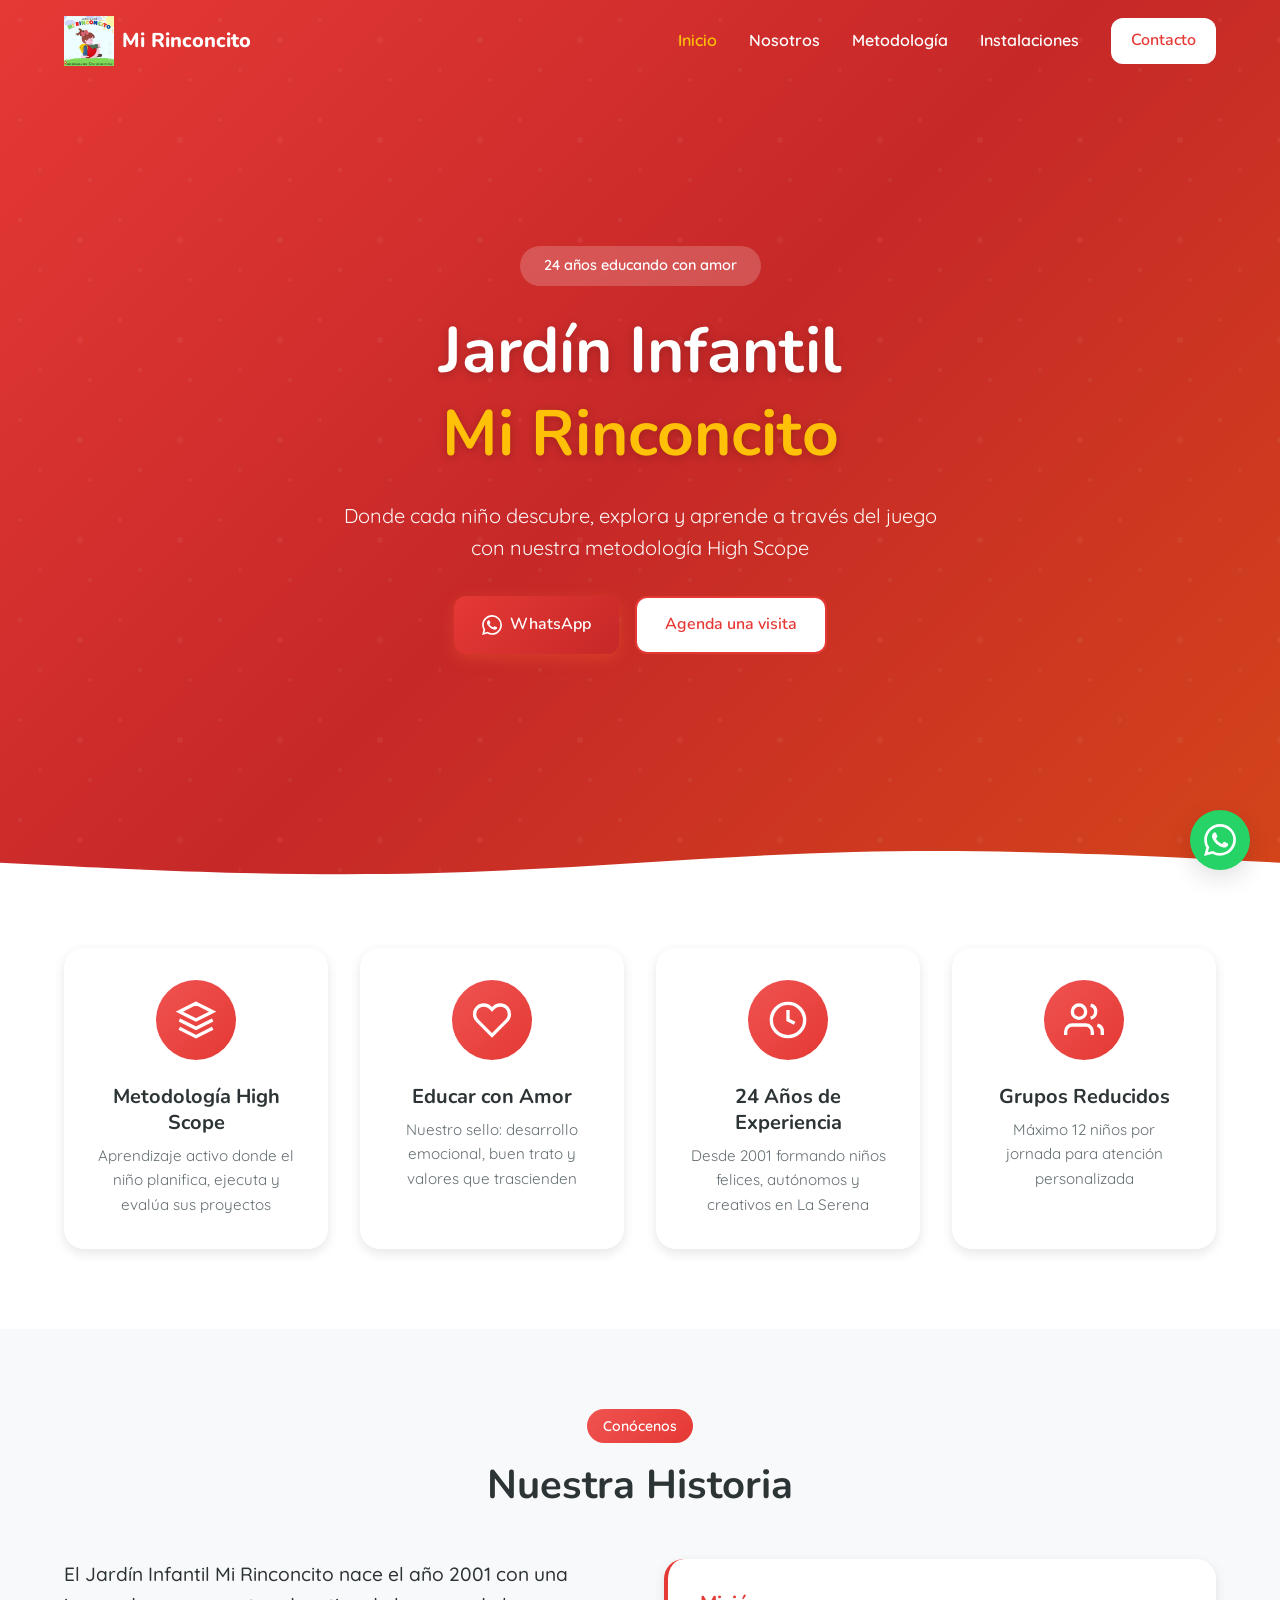
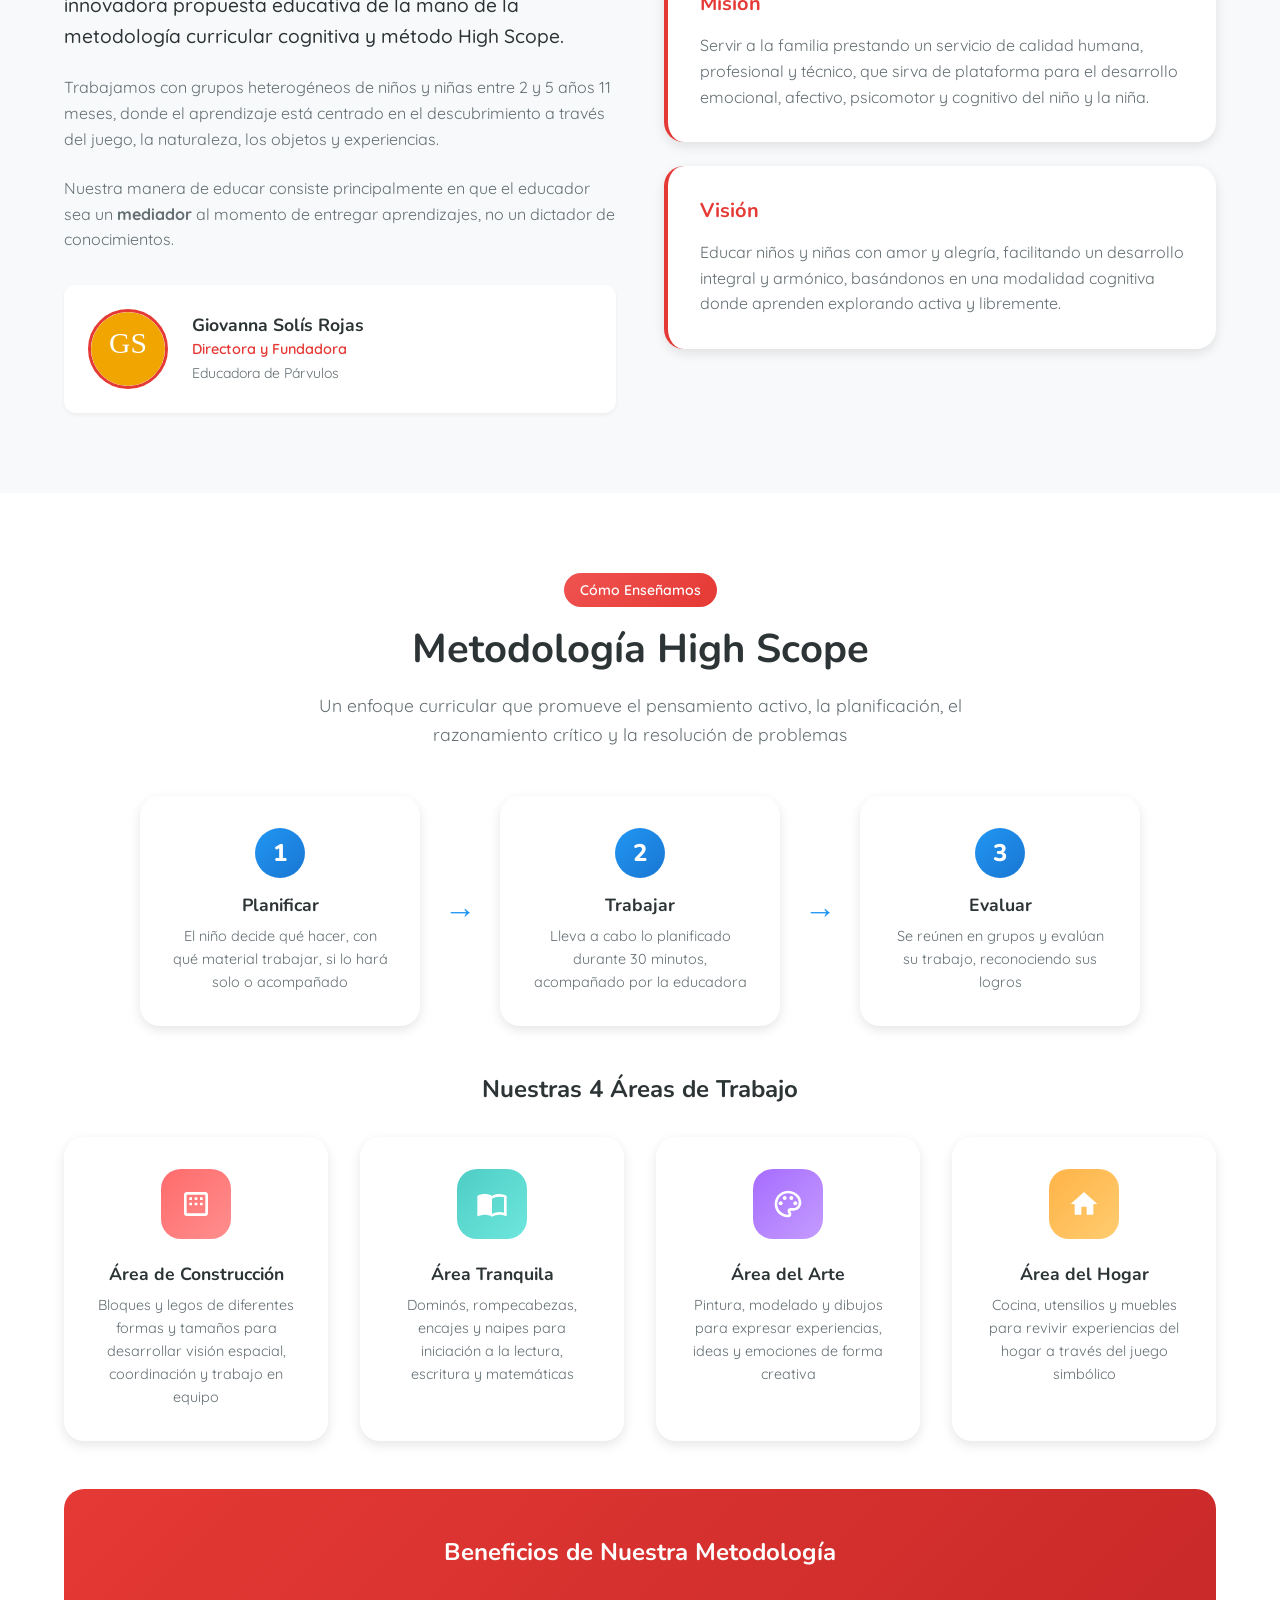
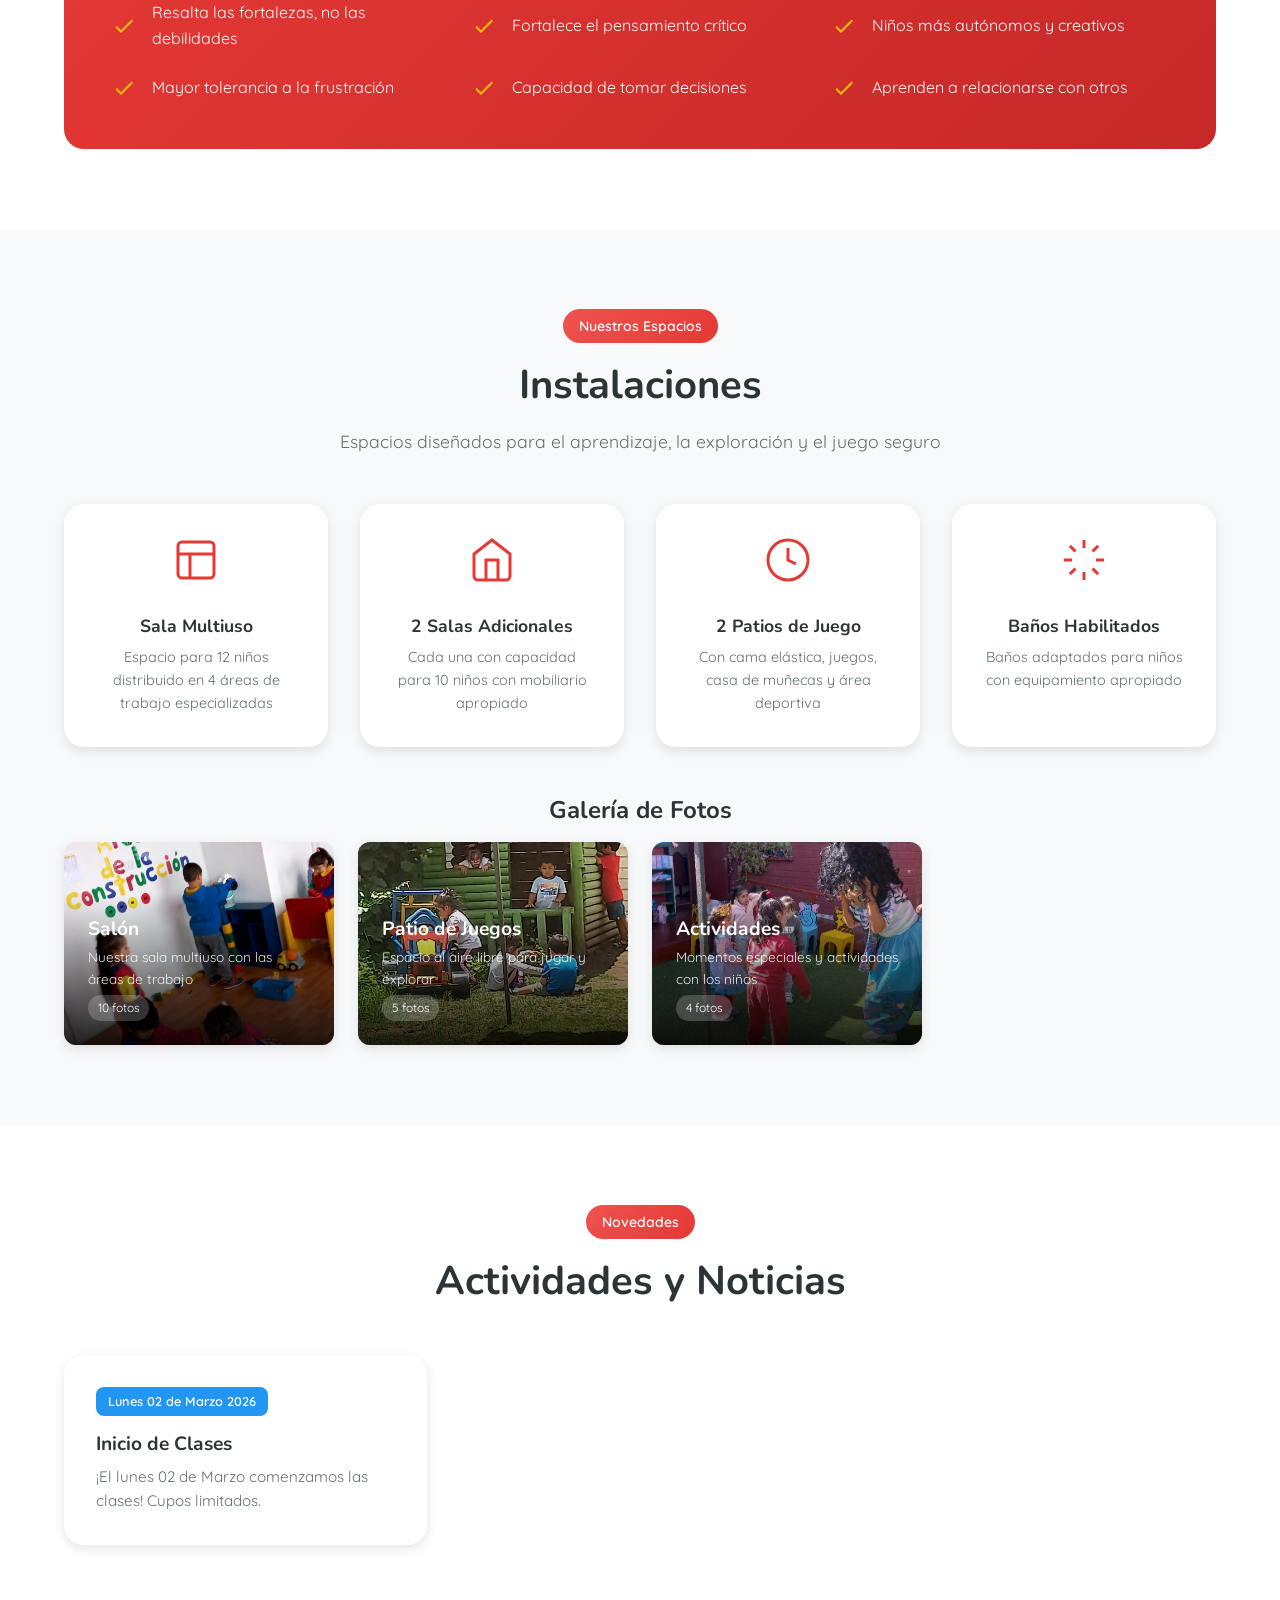
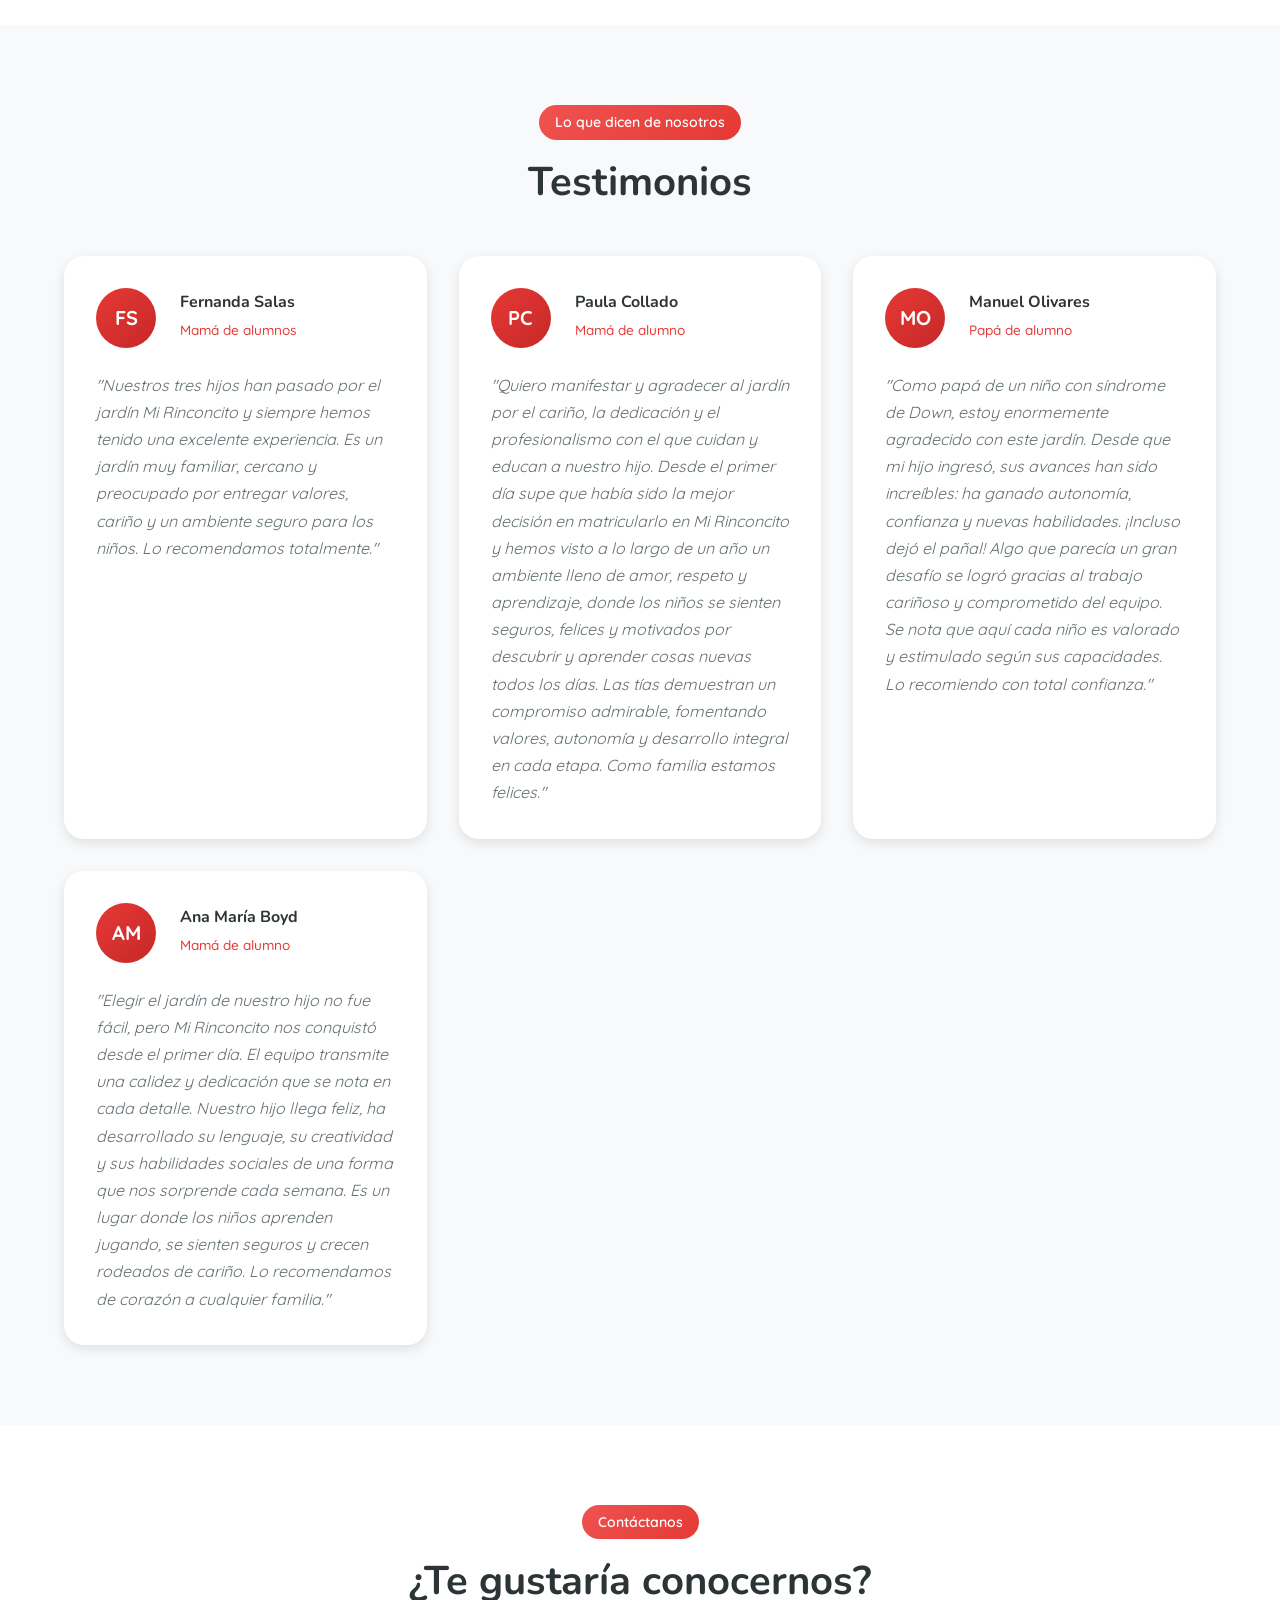
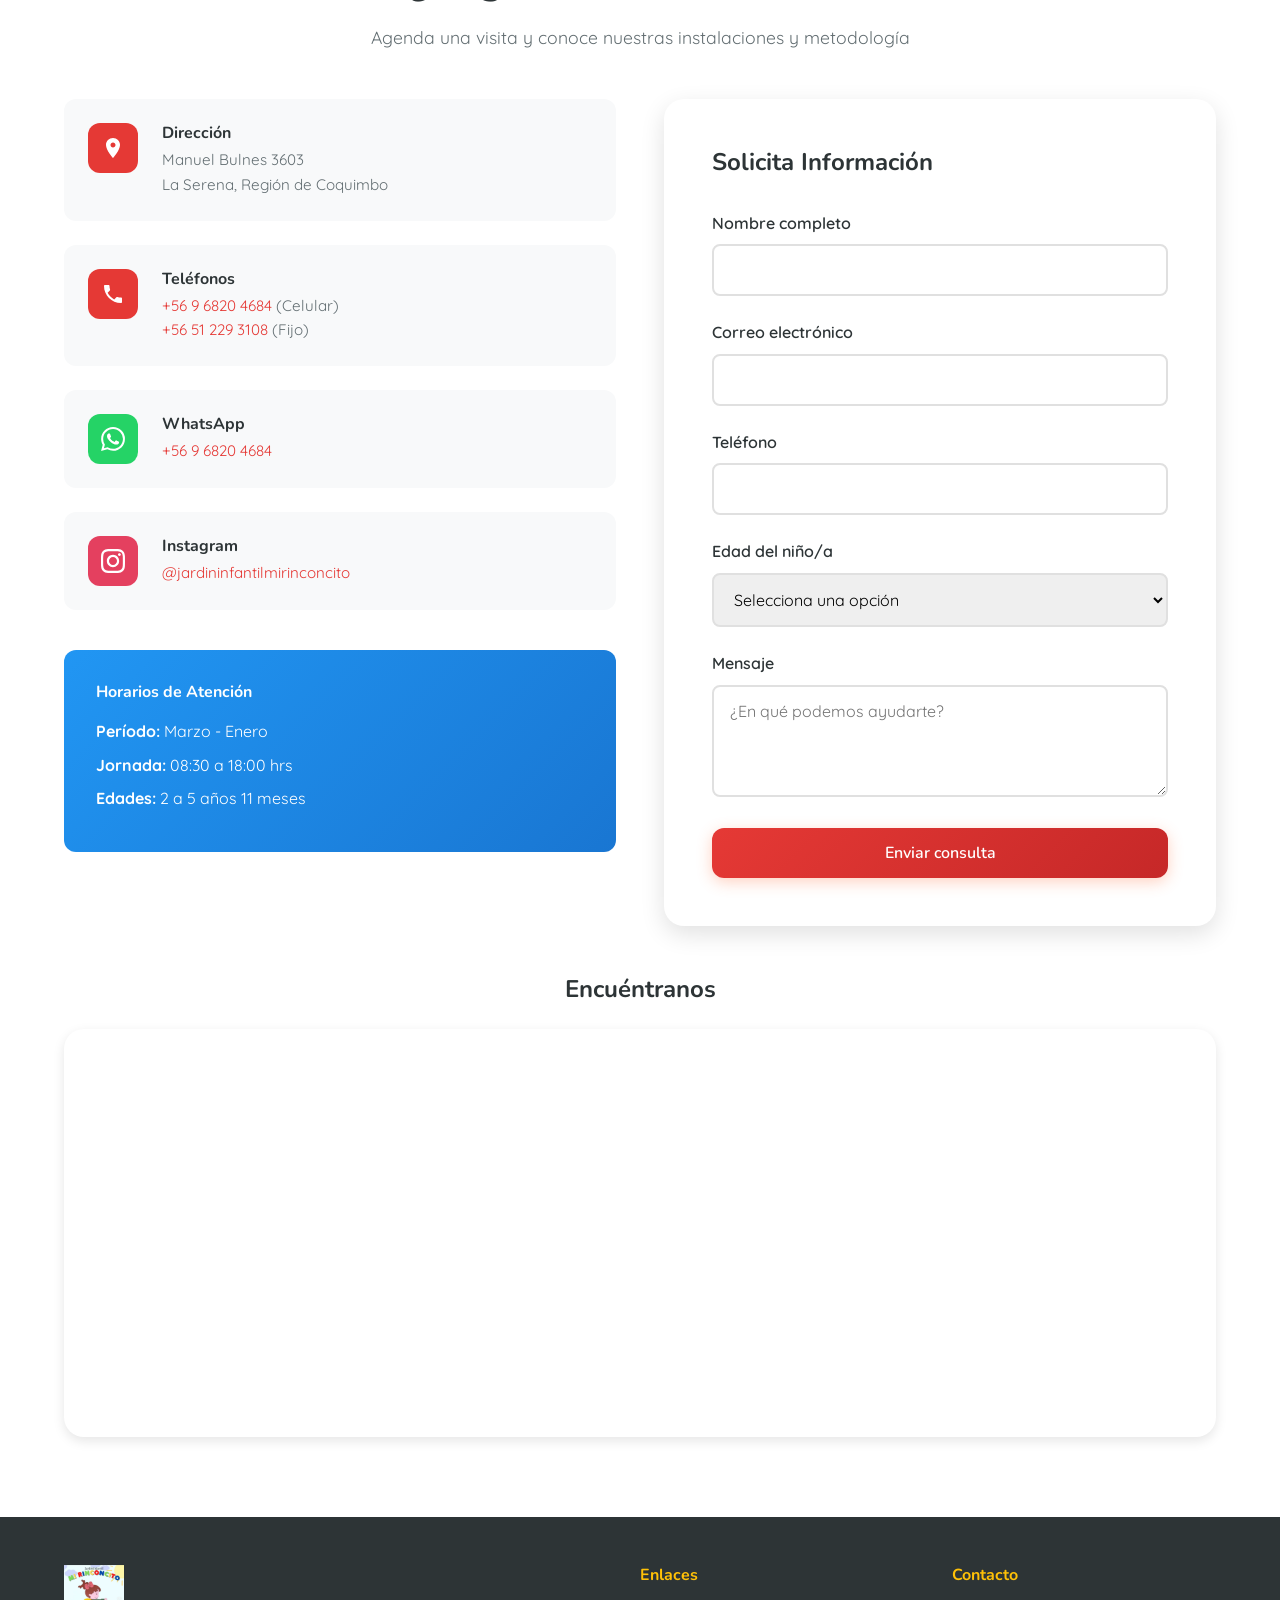
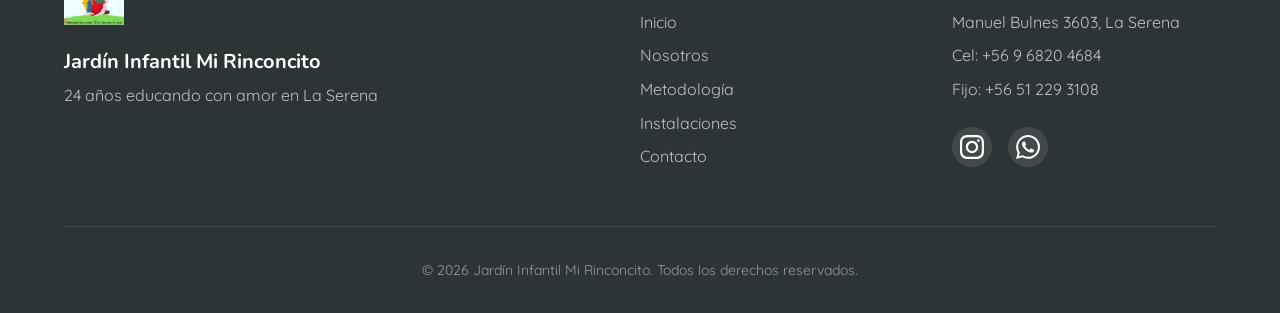
==== commit 020f7dfc: "Corregir capacidad a 12 niños por jornada y horario 08:30 a 18:00 Co-Authored-By: Claude Opus 4.6 <n" ====
--- a/index.html
+++ b/index.html
@@ -85,7 +85,7 @@
                         <svg width="40" height="40" viewBox="0 0 24 24" fill="none" stroke="currentColor" stroke-width="2"><path d="M17 21v-2a4 4 0 0 0-4-4H5a4 4 0 0 0-4 4v2"/><circle cx="9" cy="7" r="4"/><path d="M23 21v-2a4 4 0 0 0-3-3.87M16 3.13a4 4 0 0 1 0 7.75"/></svg>
                     </div>
                     <h3>Grupos Reducidos</h3>
-                    <p>Máximo 20 niños por jornada para atención personalizada</p>
+                    <p>Máximo 12 niños por jornada para atención personalizada</p>
                 </div>
             </div>
         </div>
@@ -235,7 +235,7 @@
                         <svg width="48" height="48" viewBox="0 0 24 24" fill="none" stroke="currentColor" stroke-width="1.5"><rect x="3" y="3" width="18" height="18" rx="2"/><path d="M3 9h18M9 21V9"/></svg>
                     </div>
                     <h3>Sala Multiuso</h3>
-                    <p>Espacio para 20 niños distribuido en 4 áreas de trabajo especializadas</p>
+                    <p>Espacio para 12 niños distribuido en 4 áreas de trabajo especializadas</p>
                 </div>
                 <div class="facility-card">
                     <div class="facility-icon">
@@ -357,14 +357,14 @@
                         <h4>Horarios de Atención</h4>
                         <ul>
                             <li><strong>Período:</strong> Marzo - Enero</li>
-                            <li><strong>Jornadas:</strong> Media jornada y jornada especial</li>
+                            <li><strong>Jornada:</strong> 08:30 a 18:00 hrs</li>
                             <li><strong>Edades:</strong> 2 a 5 años 11 meses</li>
                         </ul>
                     </div>
                 </div>
 
                 <div class="contact-form-container">
-                    <form class="contact-form" id="contact-form">
+                    <form class="contact-form" id="contact-form" name="contacto" netlify>
                         <h3>Solicita Información</h3>
                         <div class="form-group">
                             <label for="name">Nombre completo</label>
--- a/css/styles.css
+++ b/css/styles.css
@@ -1046,6 +1046,105 @@
     text-align: center;
     padding: var(--spacing-xl);
     color: var(--color-text-light);
+}
+
+/* Tarjetas de categoría */
+.gallery-category-card {
+    position: relative;
+    aspect-ratio: 4/3;
+    border-radius: var(--radius-md);
+    overflow: hidden;
+    cursor: pointer;
+    background: linear-gradient(135deg, #e0e0e0, #f5f5f5);
+    box-shadow: var(--shadow-md);
+    transition: transform var(--transition-normal), box-shadow var(--transition-normal);
+}
+
+.gallery-category-card:hover {
+    transform: translateY(-5px);
+    box-shadow: 0 8px 30px rgba(0,0,0,0.15);
+}
+
+.gallery-category-card img {
+    width: 100%;
+    height: 100%;
+    object-fit: cover;
+    transition: transform var(--transition-normal);
+}
+
+.gallery-category-card:hover img {
+    transform: scale(1.08);
+}
+
+.gallery-category-overlay {
+    position: absolute;
+    bottom: 0;
+    left: 0;
+    right: 0;
+    padding: var(--spacing-md);
+    background: linear-gradient(transparent, rgba(0,0,0,0.85));
+    color: white;
+    display: flex;
+    flex-direction: column;
+    justify-content: flex-end;
+}
+
+.gallery-category-overlay h4 {
+    font-size: 1.2rem;
+    margin-bottom: 0.25rem;
+}
+
+.gallery-category-overlay p {
+    font-size: 0.85rem;
+    opacity: 0.9;
+    margin: 0 0 0.35rem 0;
+}
+
+.gallery-category-count {
+    font-size: 0.75rem;
+    background: rgba(255,255,255,0.2);
+    padding: 0.2rem 0.6rem;
+    border-radius: 20px;
+    width: fit-content;
+}
+
+/* Barra de volver */
+.gallery-back-bar {
+    grid-column: 1 / -1;
+    display: flex;
+    align-items: center;
+    gap: var(--spacing-md);
+    margin-bottom: var(--spacing-sm);
+}
+
+.gallery-back-btn {
+    display: inline-flex;
+    align-items: center;
+    gap: 0.4rem;
+    background: var(--color-primary);
+    color: white;
+    border: none;
+    padding: 0.5rem 1rem;
+    border-radius: var(--radius-md);
+    cursor: pointer;
+    font-size: 0.9rem;
+    font-weight: 500;
+    transition: background var(--transition-normal);
+    white-space: nowrap;
+}
+
+.gallery-back-btn:hover {
+    background: var(--color-primary-dark);
+}
+
+.gallery-back-btn svg {
+    flex-shrink: 0;
+}
+
+.gallery-category-title {
+    font-size: 1.2rem;
+    color: var(--color-text);
+    margin: 0;
 }
 
 /* ============================================
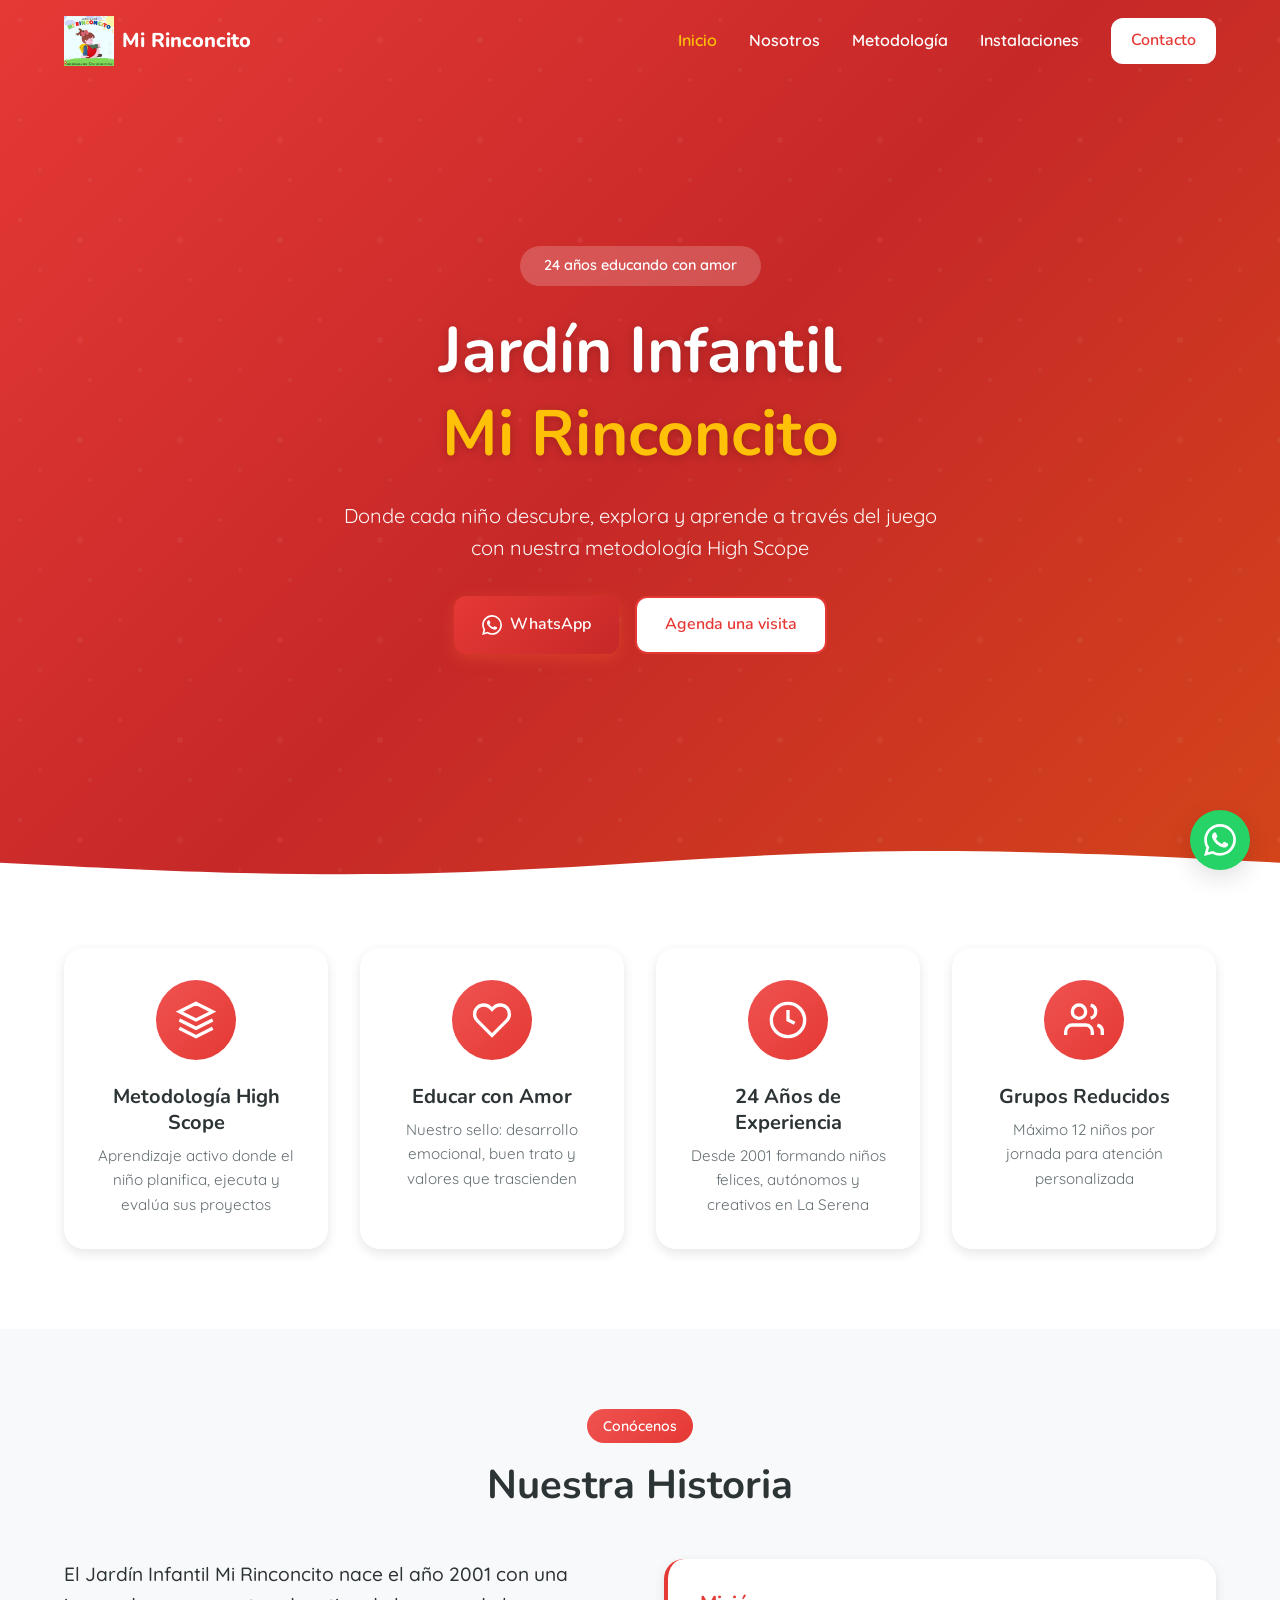
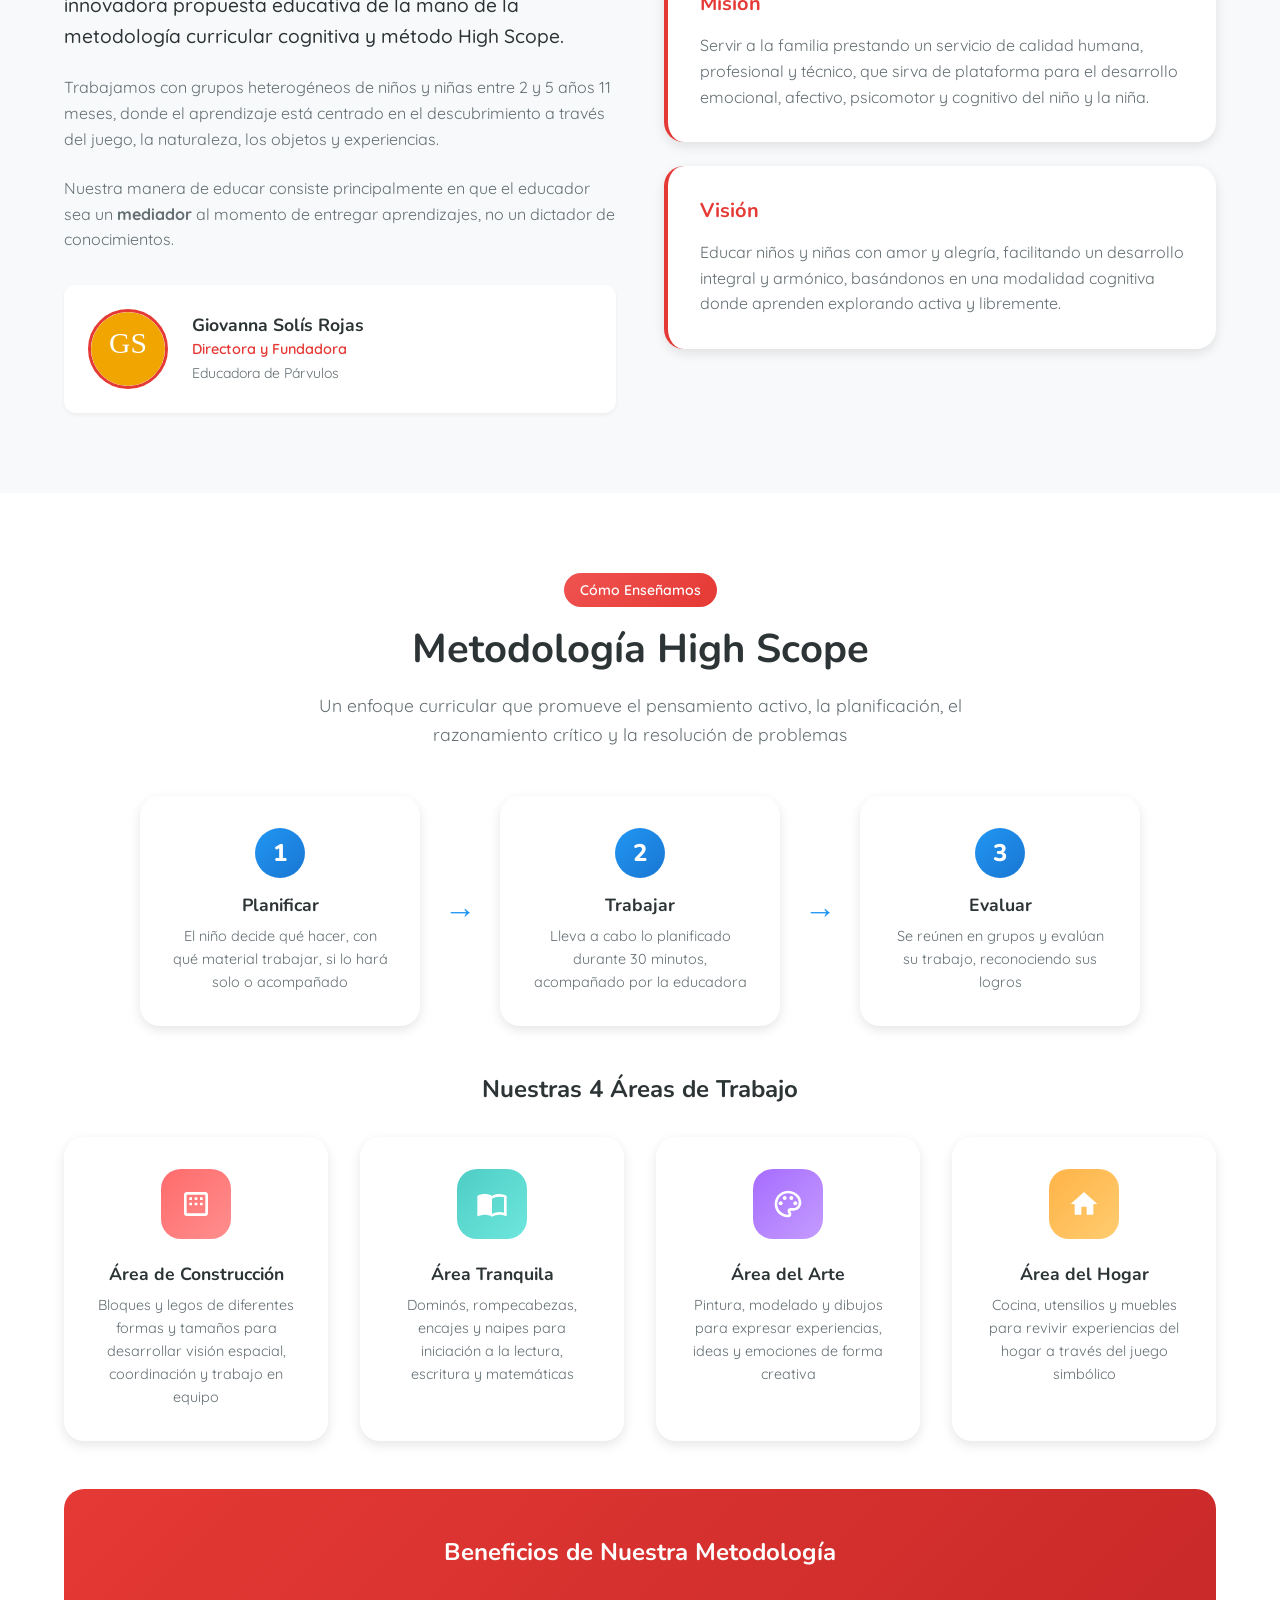
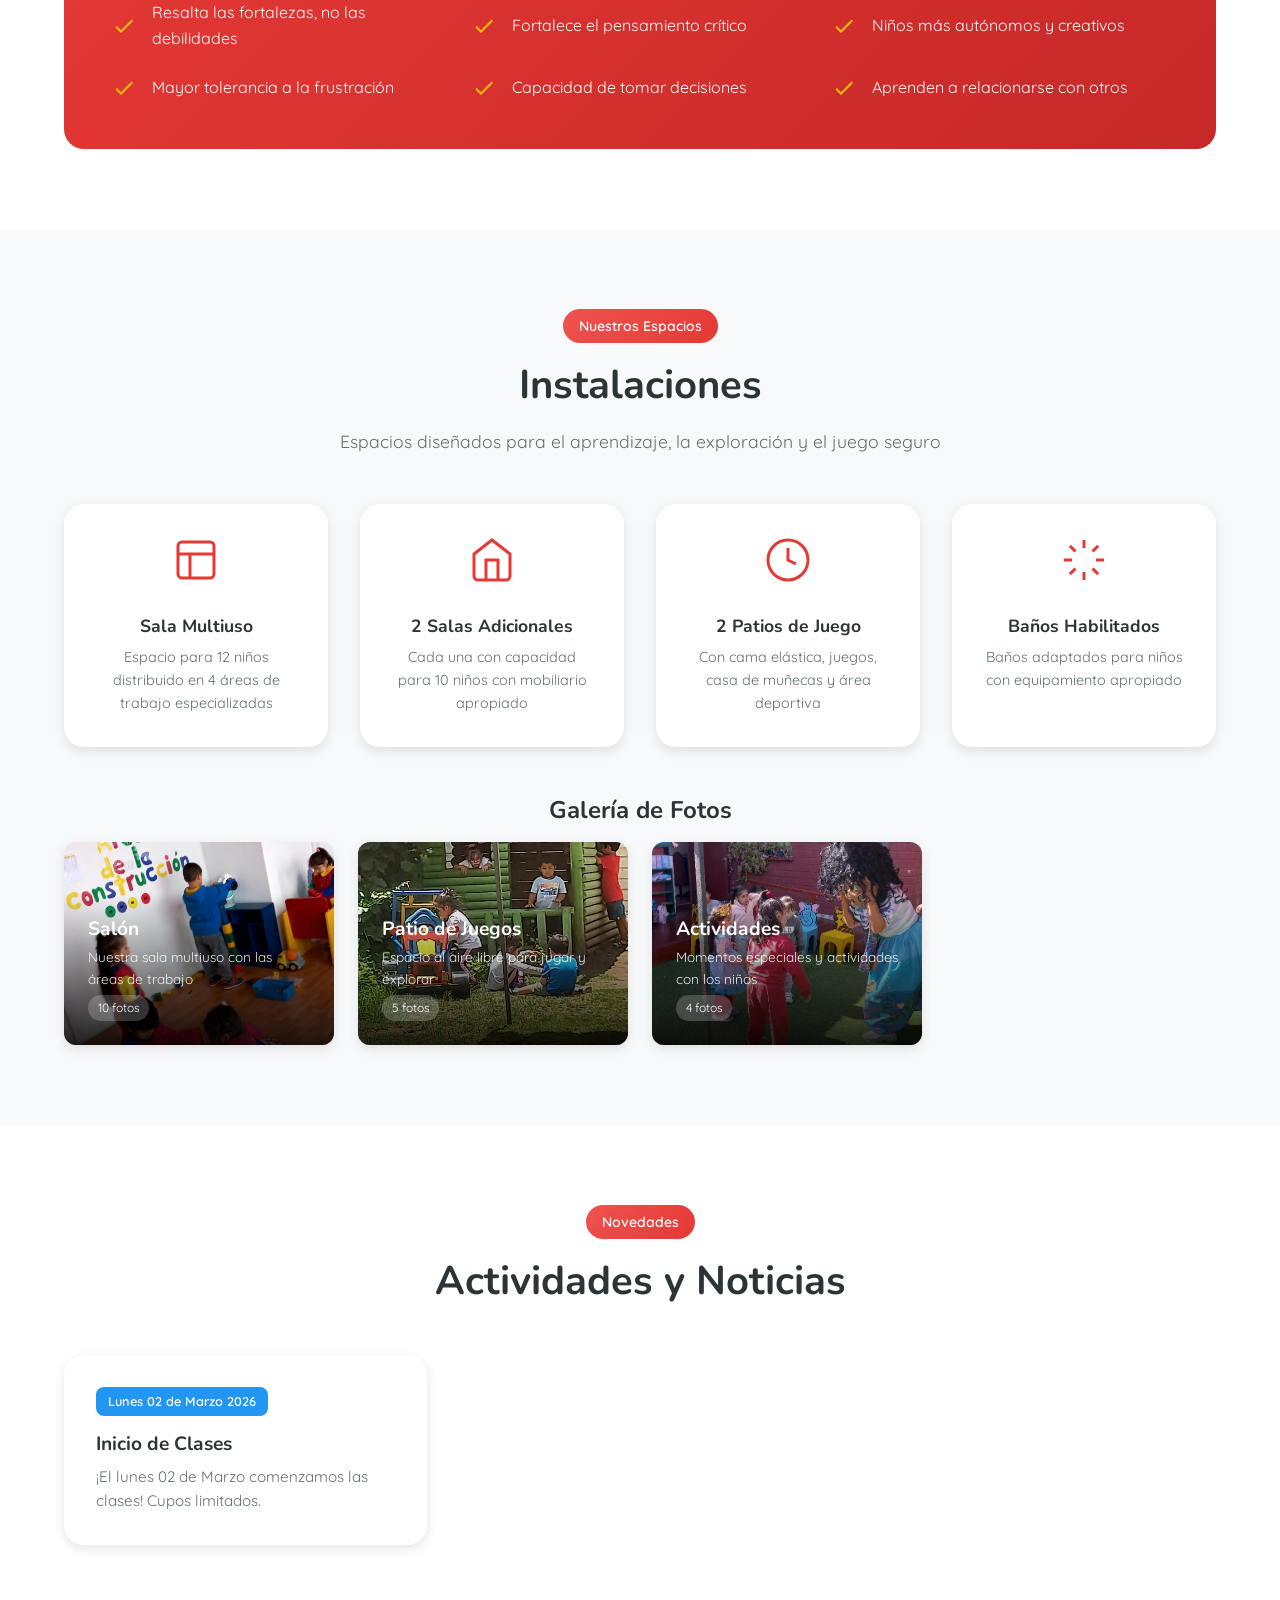
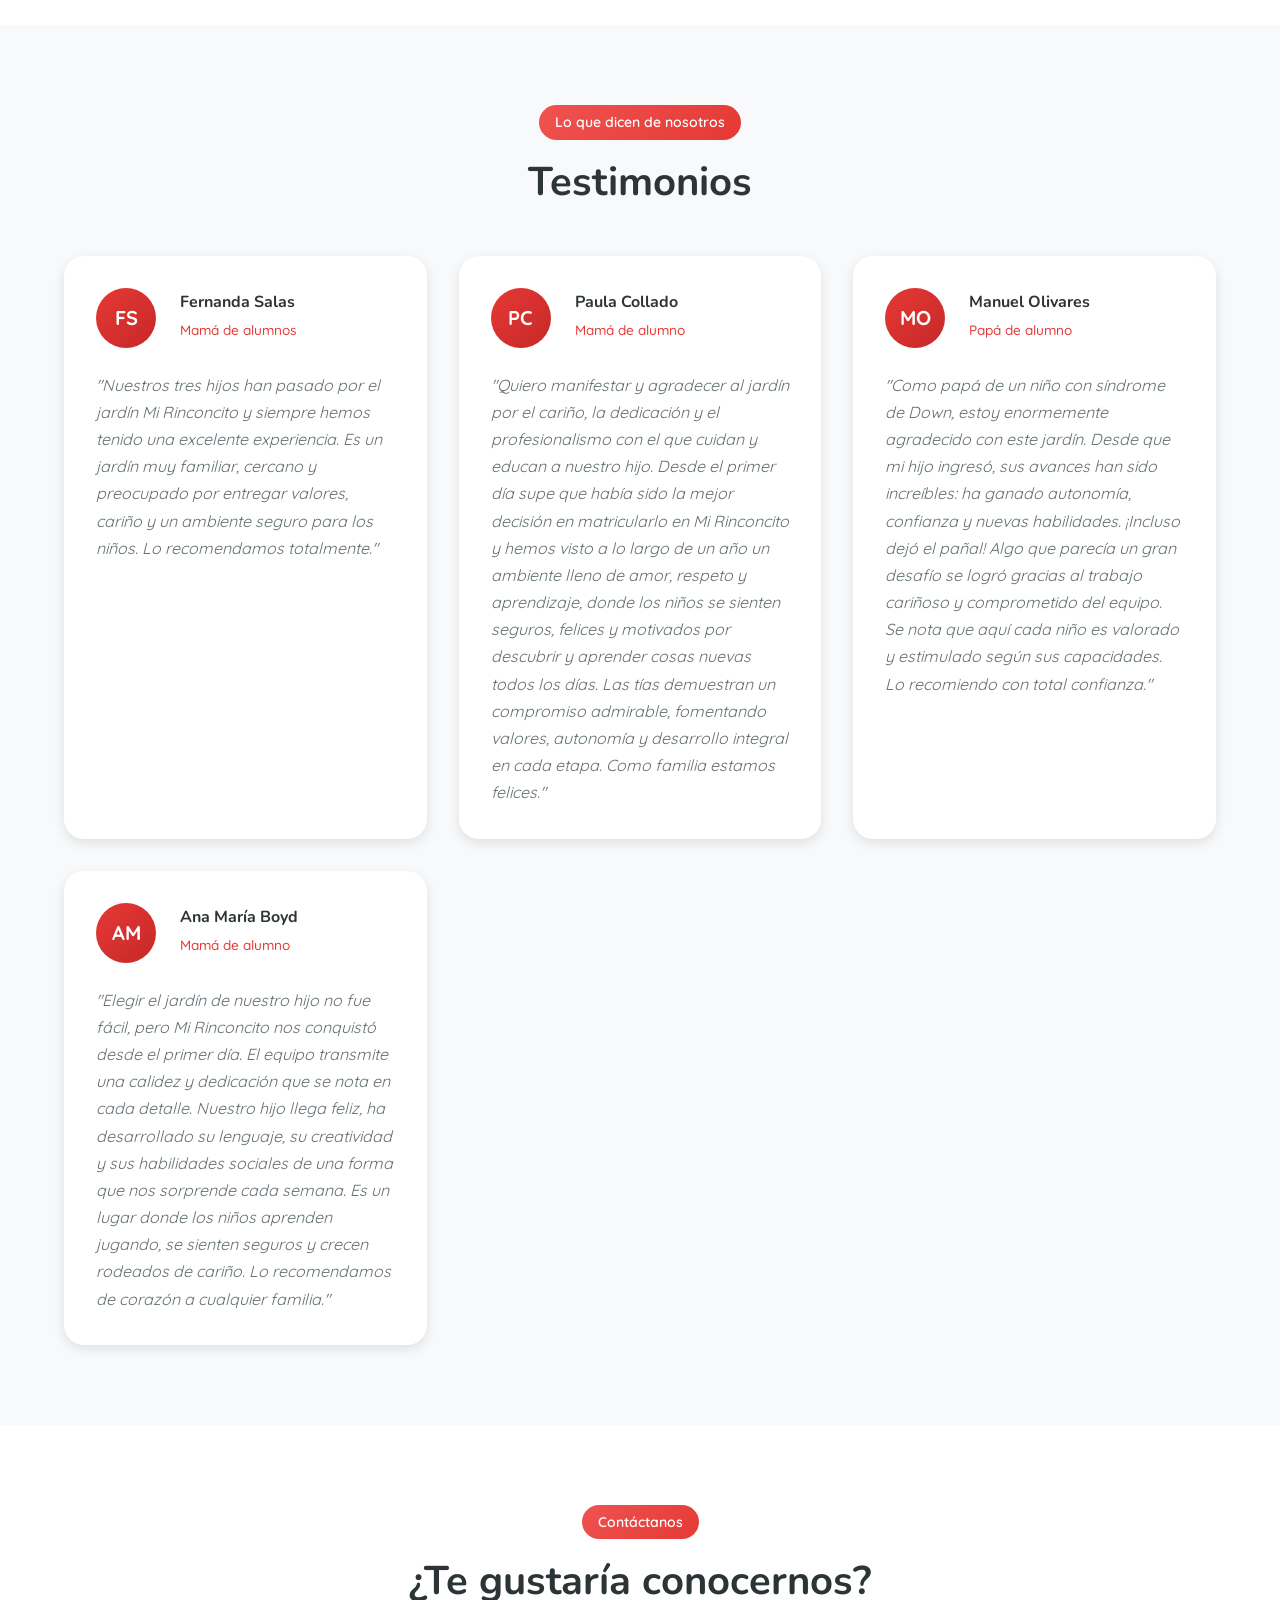
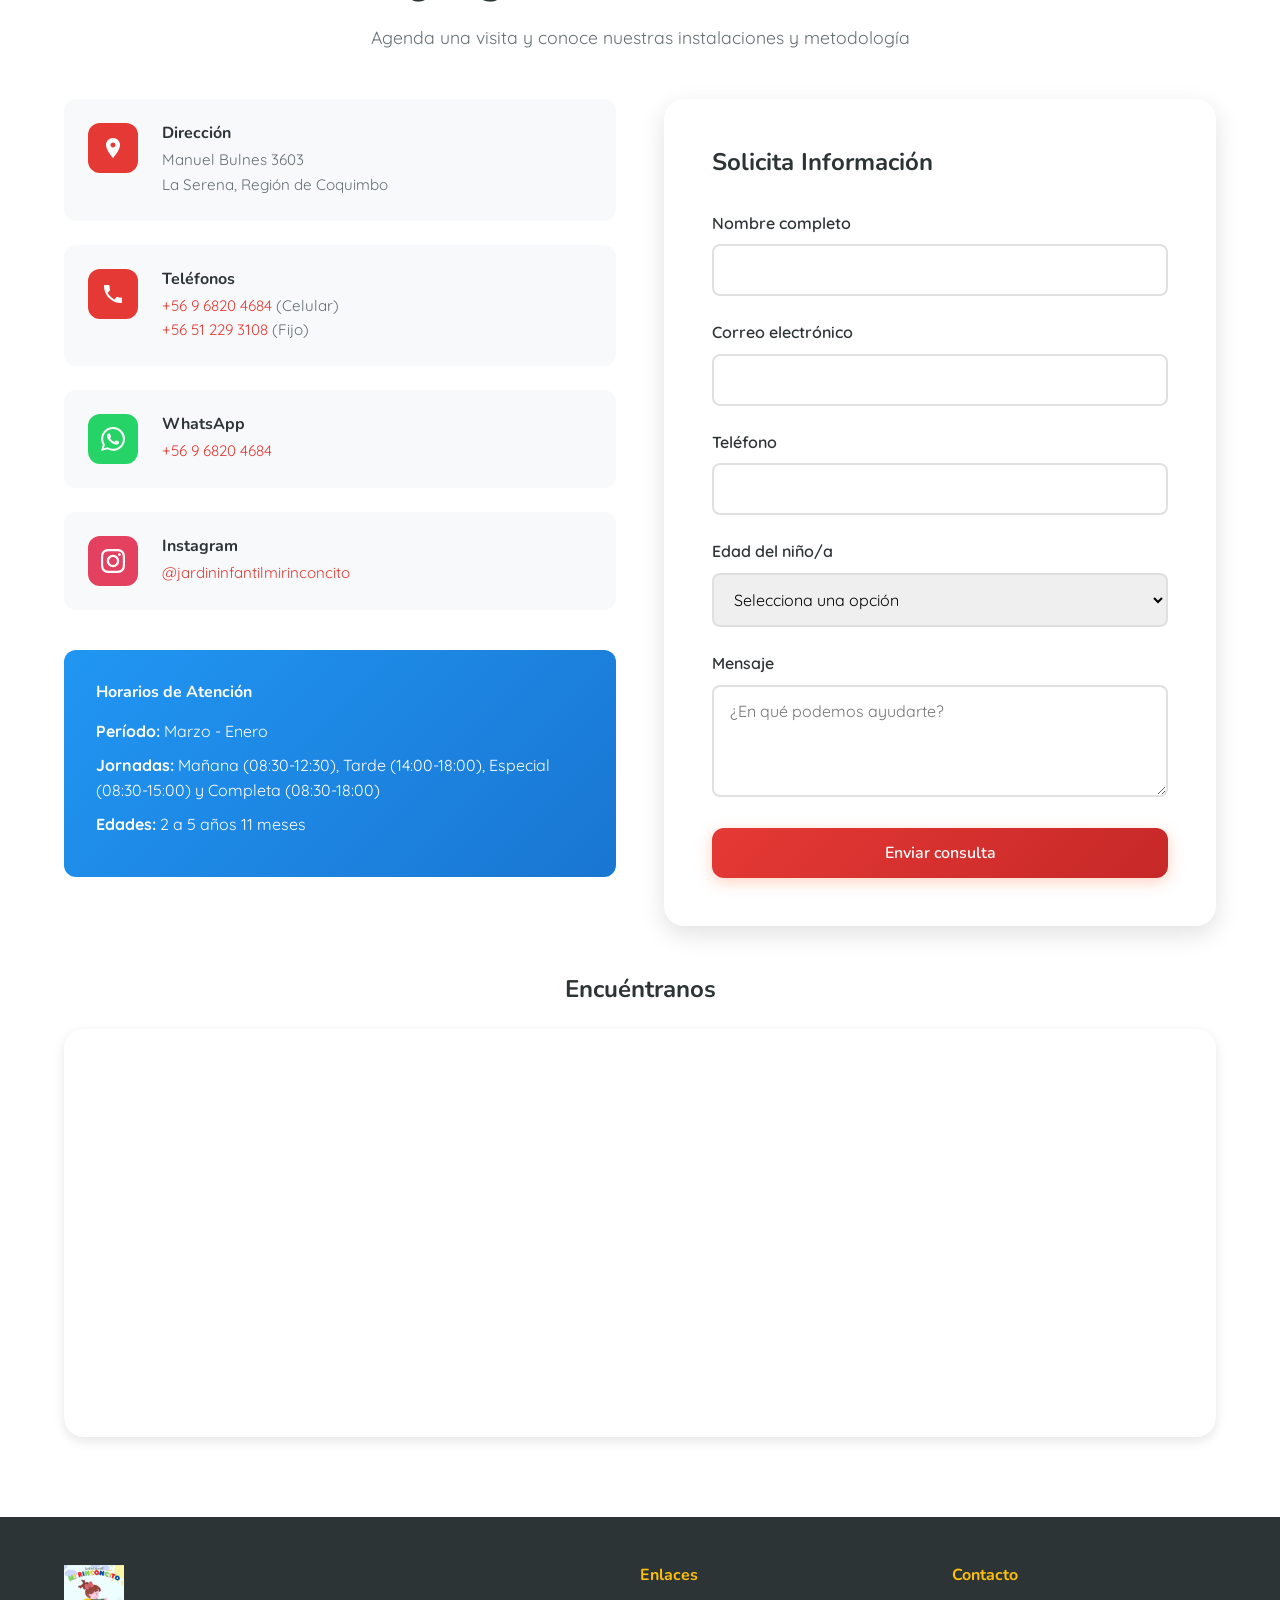
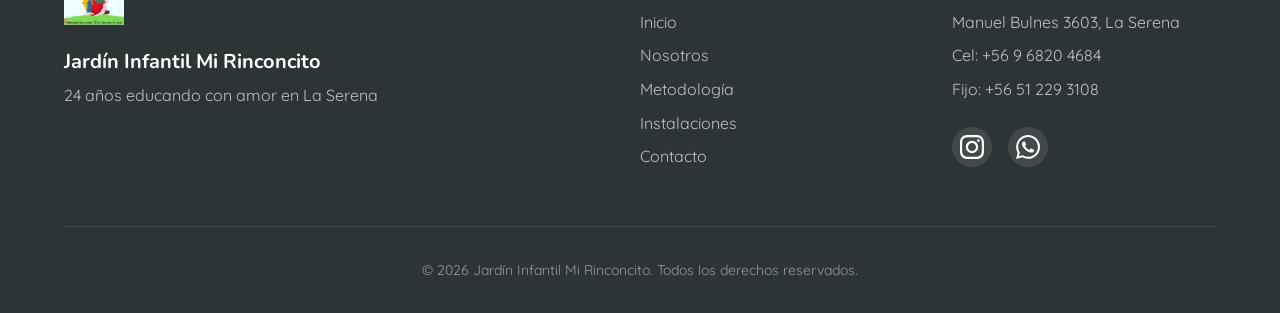
==== commit f65c3001: "Actualizar jornadas: mañana, tarde, especial y completa Co-Authored-By: Claude Opus 4.6 <noreply@ant" ====
--- a/index.html
+++ b/index.html
@@ -357,7 +357,7 @@
                         <h4>Horarios de Atención</h4>
                         <ul>
                             <li><strong>Período:</strong> Marzo - Enero</li>
-                            <li><strong>Jornada:</strong> 08:30 a 18:00 hrs</li>
+                            <li><strong>Jornadas:</strong> Mañana (08:30-12:30), Tarde (14:00-18:00), Especial (08:30-15:00) y Completa (08:30-18:00)</li>
                             <li><strong>Edades:</strong> 2 a 5 años 11 meses</li>
                         </ul>
                     </div>
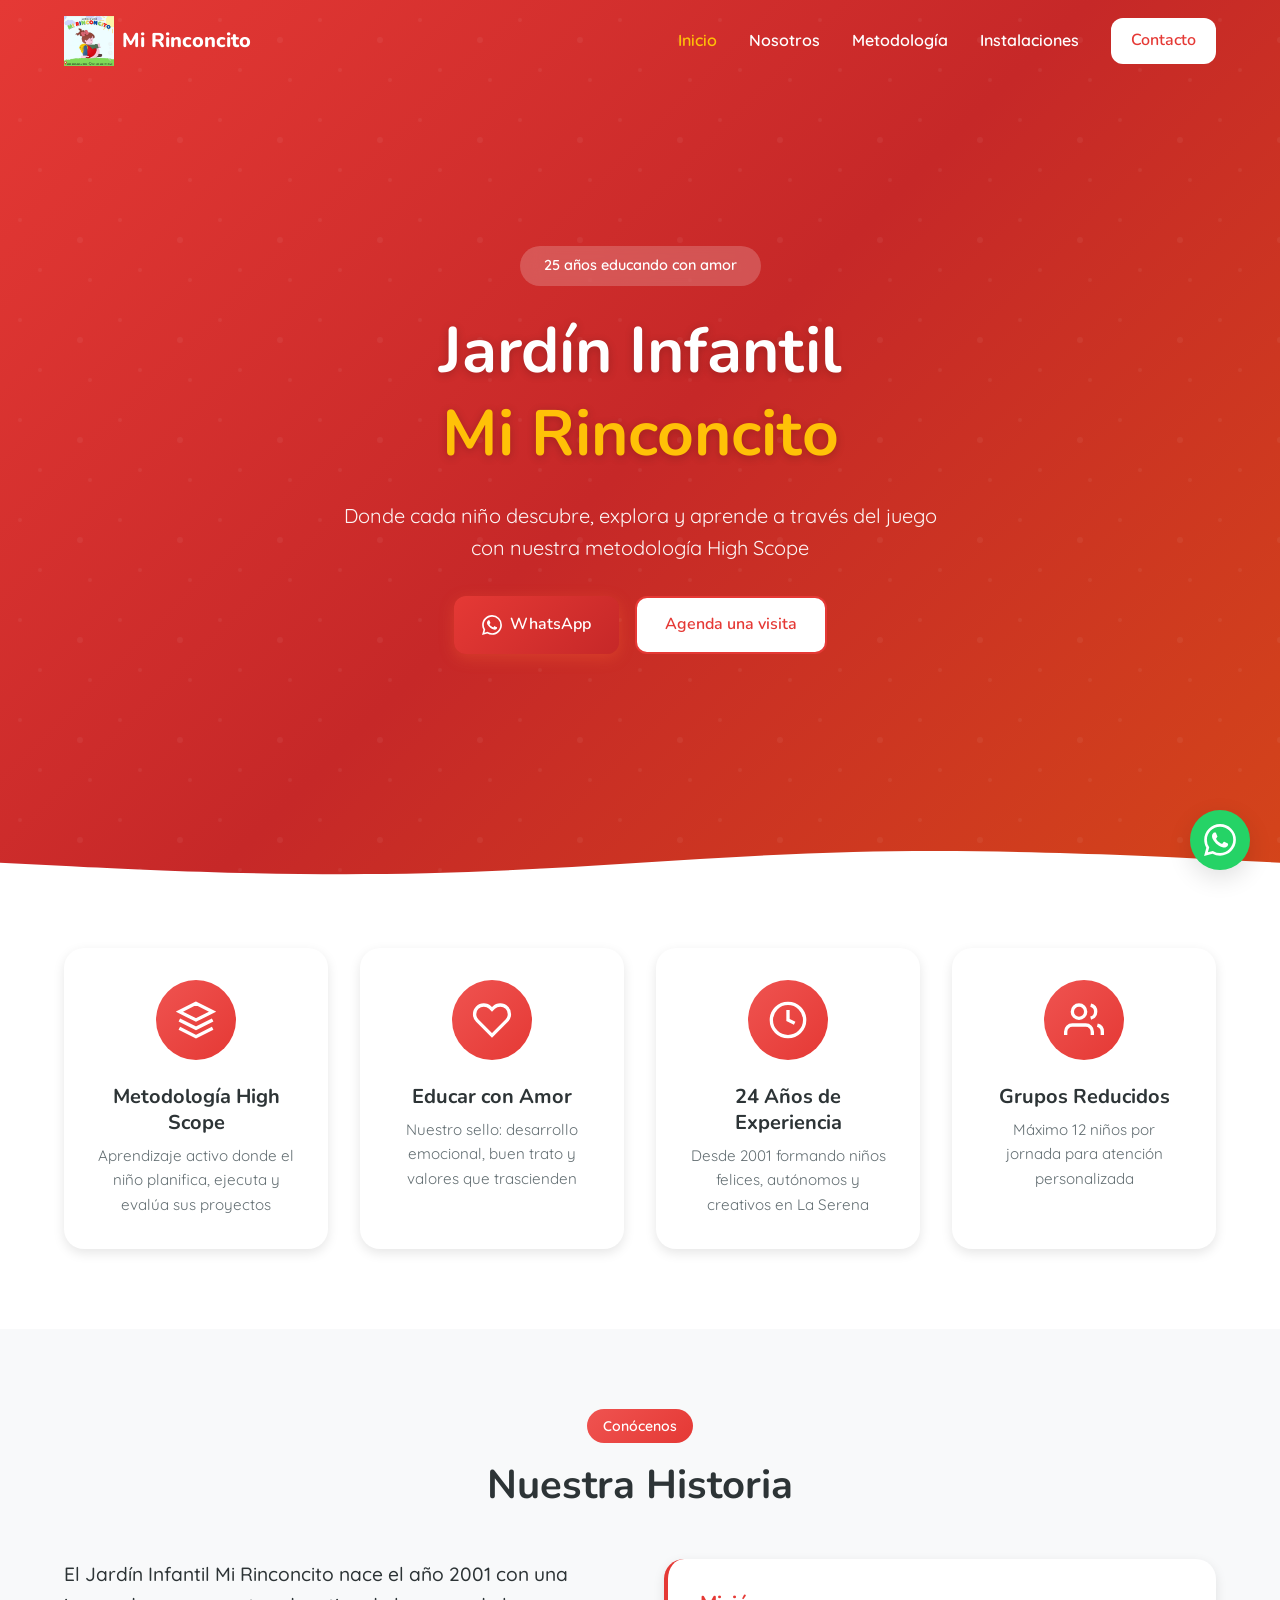
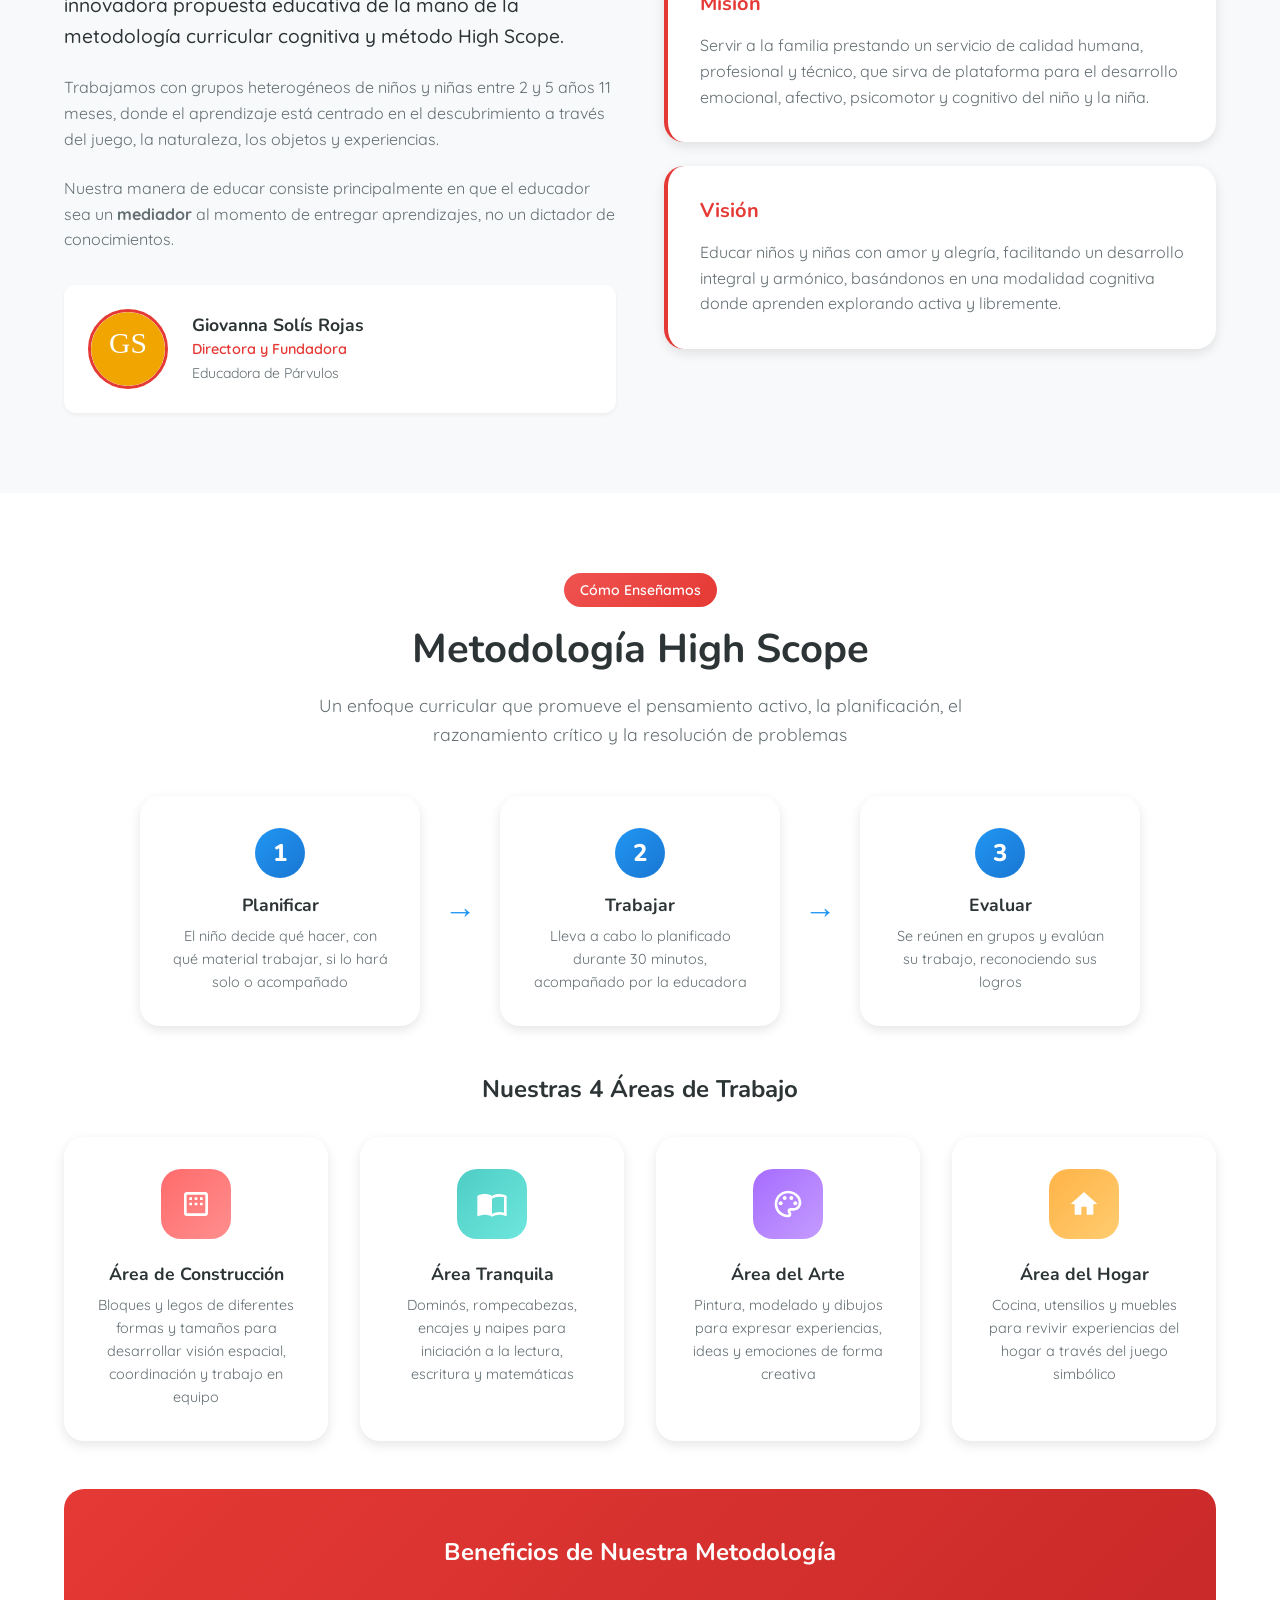
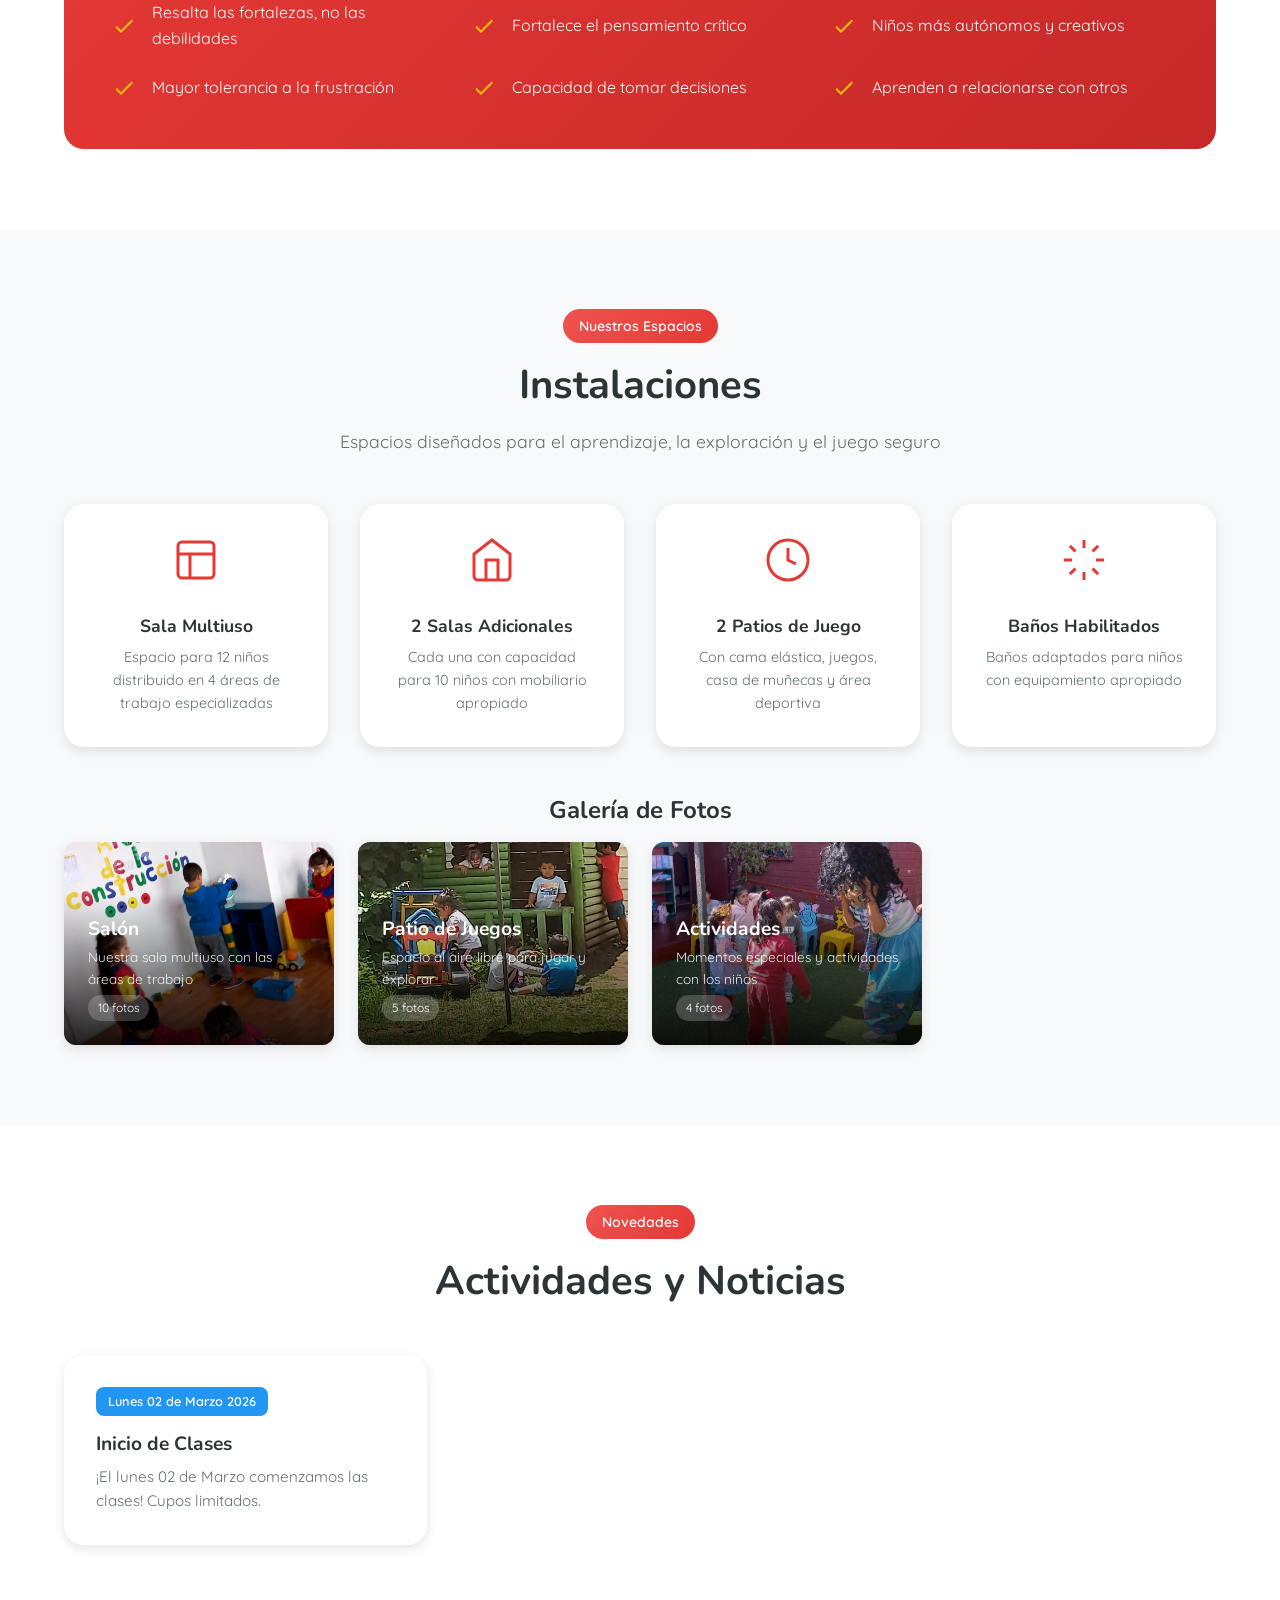
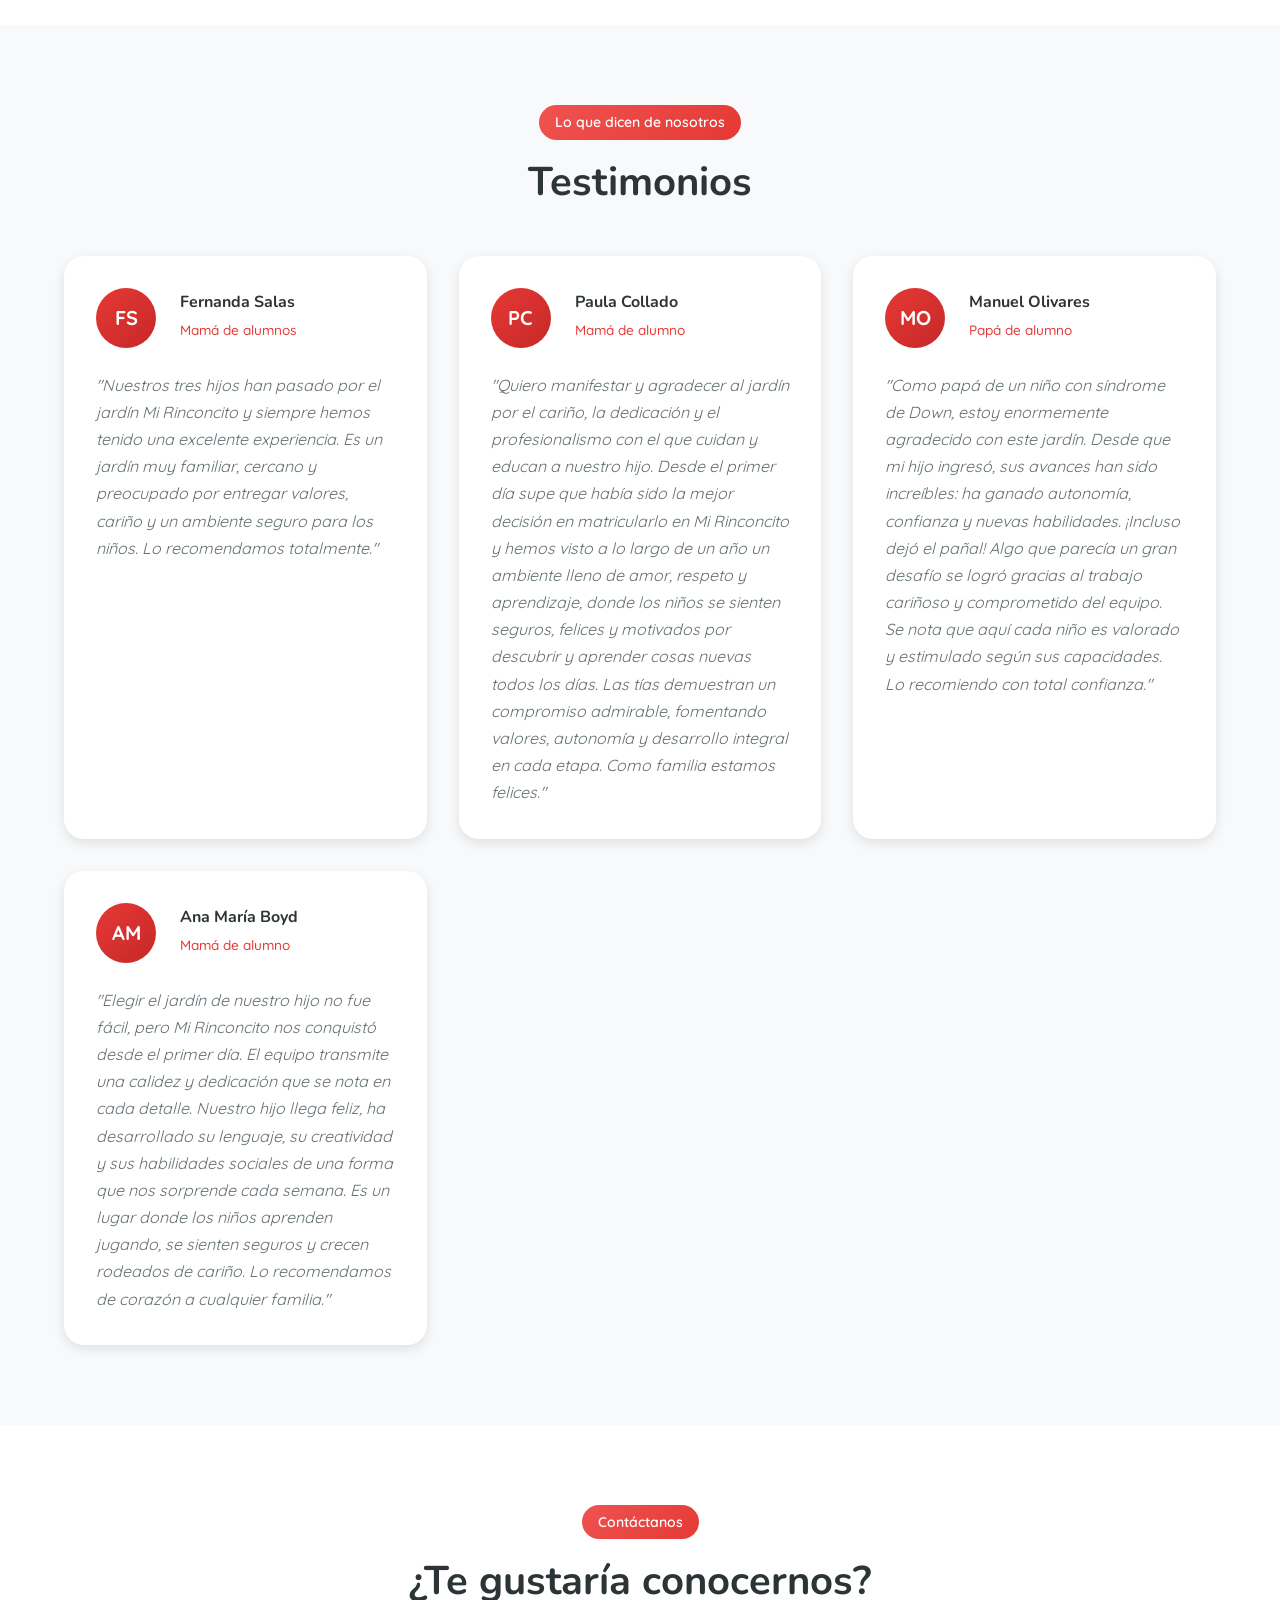
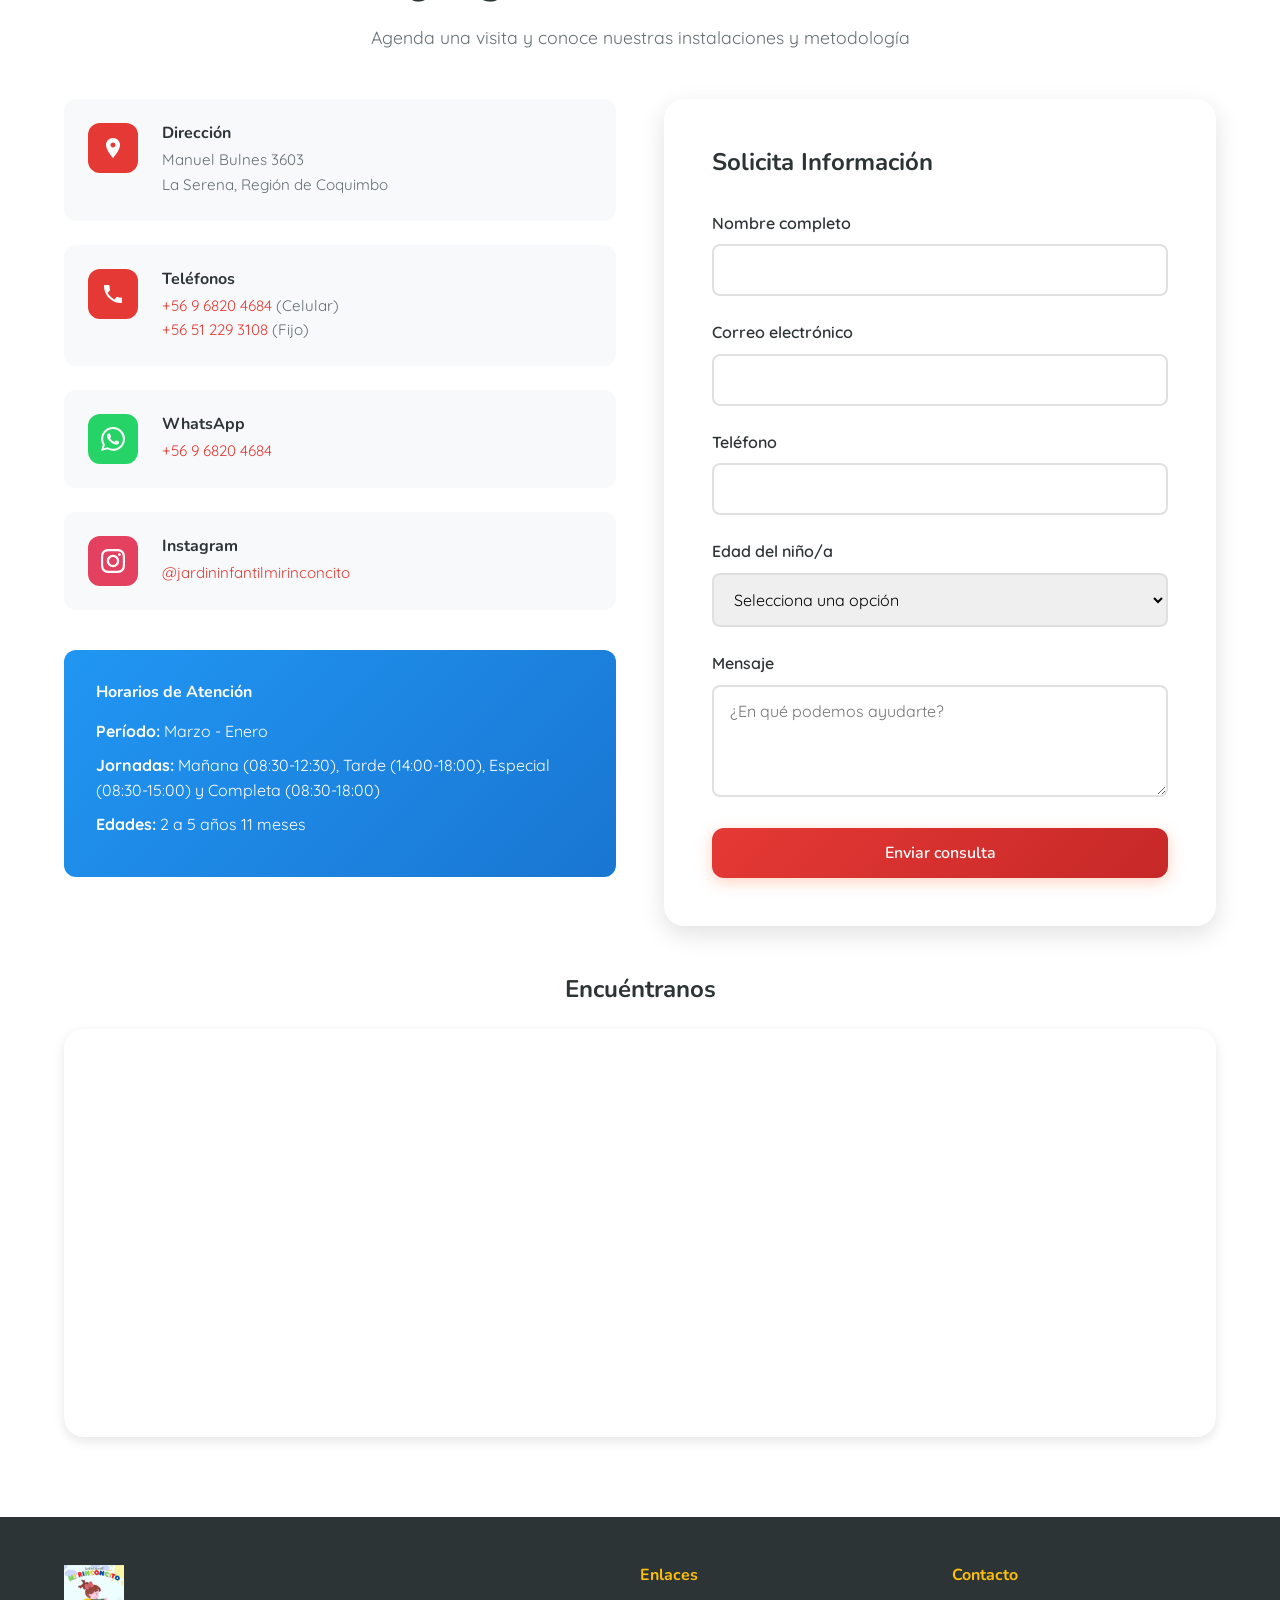
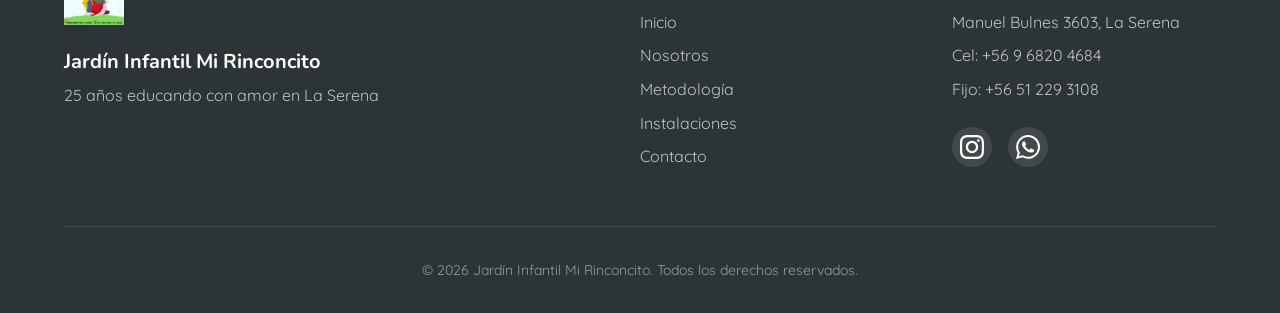
==== commit 78884ebb: "Corregir años de experiencia de 24 a 25 (2001-2026) Co-Authored-By: Claude Opus 4.6 <noreply@anthrop" ====
--- a/index.html
+++ b/index.html
@@ -3,7 +3,7 @@
 <head>
     <meta charset="UTF-8">
     <meta name="viewport" content="width=device-width, initial-scale=1.0">
-    <meta name="description" content="Jardín Infantil Mi Rinconcito - 24 años educando con amor en La Serena. Metodología High Scope para niños de 2 a 5 años.">
+    <meta name="description" content="Jardín Infantil Mi Rinconcito - 25 años educando con amor en La Serena. Metodología High Scope para niños de 2 a 5 años.">
     <meta name="keywords" content="jardín infantil, La Serena, preescolar, educación parvularia, High Scope, Coquimbo">
     <title>Jardín Infantil Mi Rinconcito | Educando con Amor en La Serena</title>
     <link rel="stylesheet" href="css/styles.css">
@@ -37,7 +37,7 @@
     <section class="hero" id="inicio">
         <div class="hero-overlay"></div>
         <div class="container hero-content">
-            <span class="hero-badge">24 años educando con amor</span>
+            <span class="hero-badge">25 años educando con amor</span>
             <h1>Jardín Infantil<br><span class="highlight">Mi Rinconcito</span></h1>
             <p class="hero-subtitle">Donde cada niño descubre, explora y aprende a través del juego con nuestra metodología High Scope</p>
             <div class="hero-buttons">
@@ -422,7 +422,7 @@
                 <div class="footer-brand">
                     <img src="img/logo.png" alt="Mi Rinconcito" class="footer-logo" onerror="this.style.display='none'">
                     <h3>Jardín Infantil Mi Rinconcito</h3>
-                    <p>24 años educando con amor en La Serena</p>
+                    <p>25 años educando con amor en La Serena</p>
                 </div>
                 <div class="footer-links">
                     <h4>Enlaces</h4>
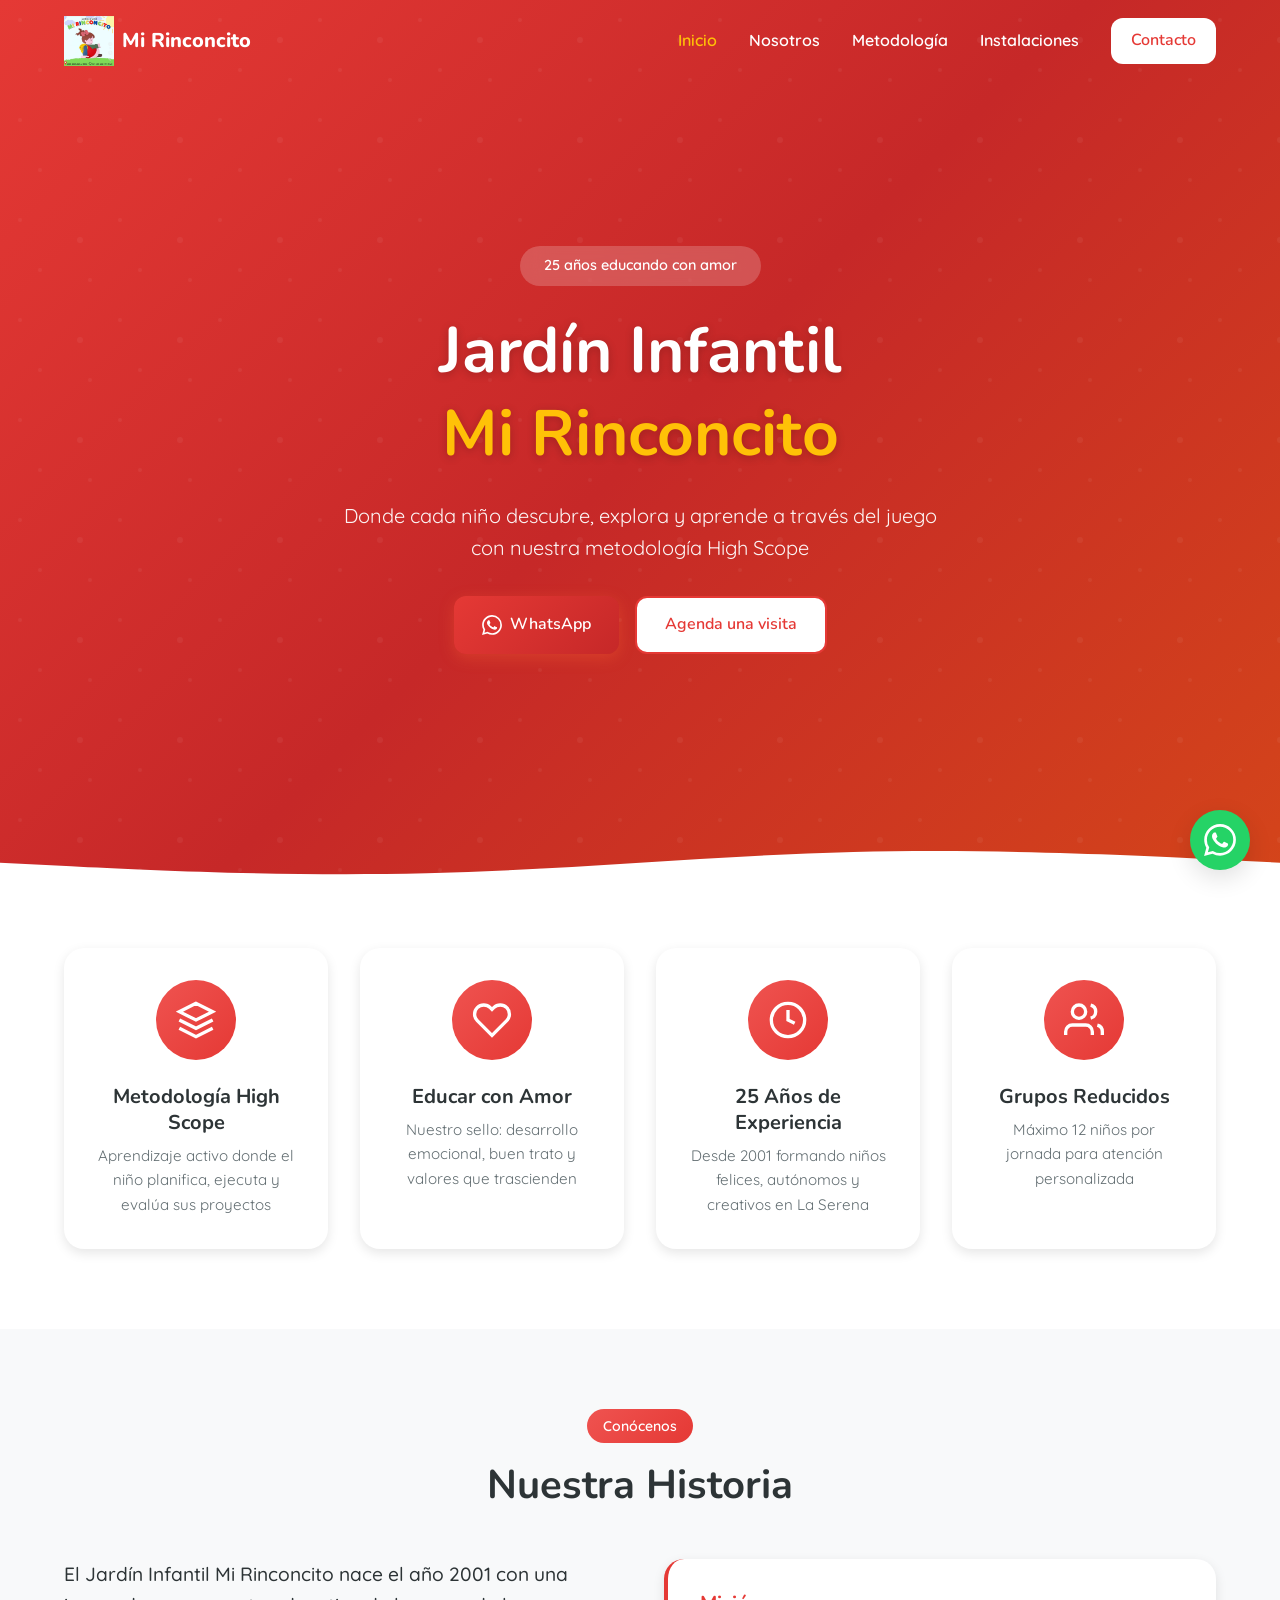
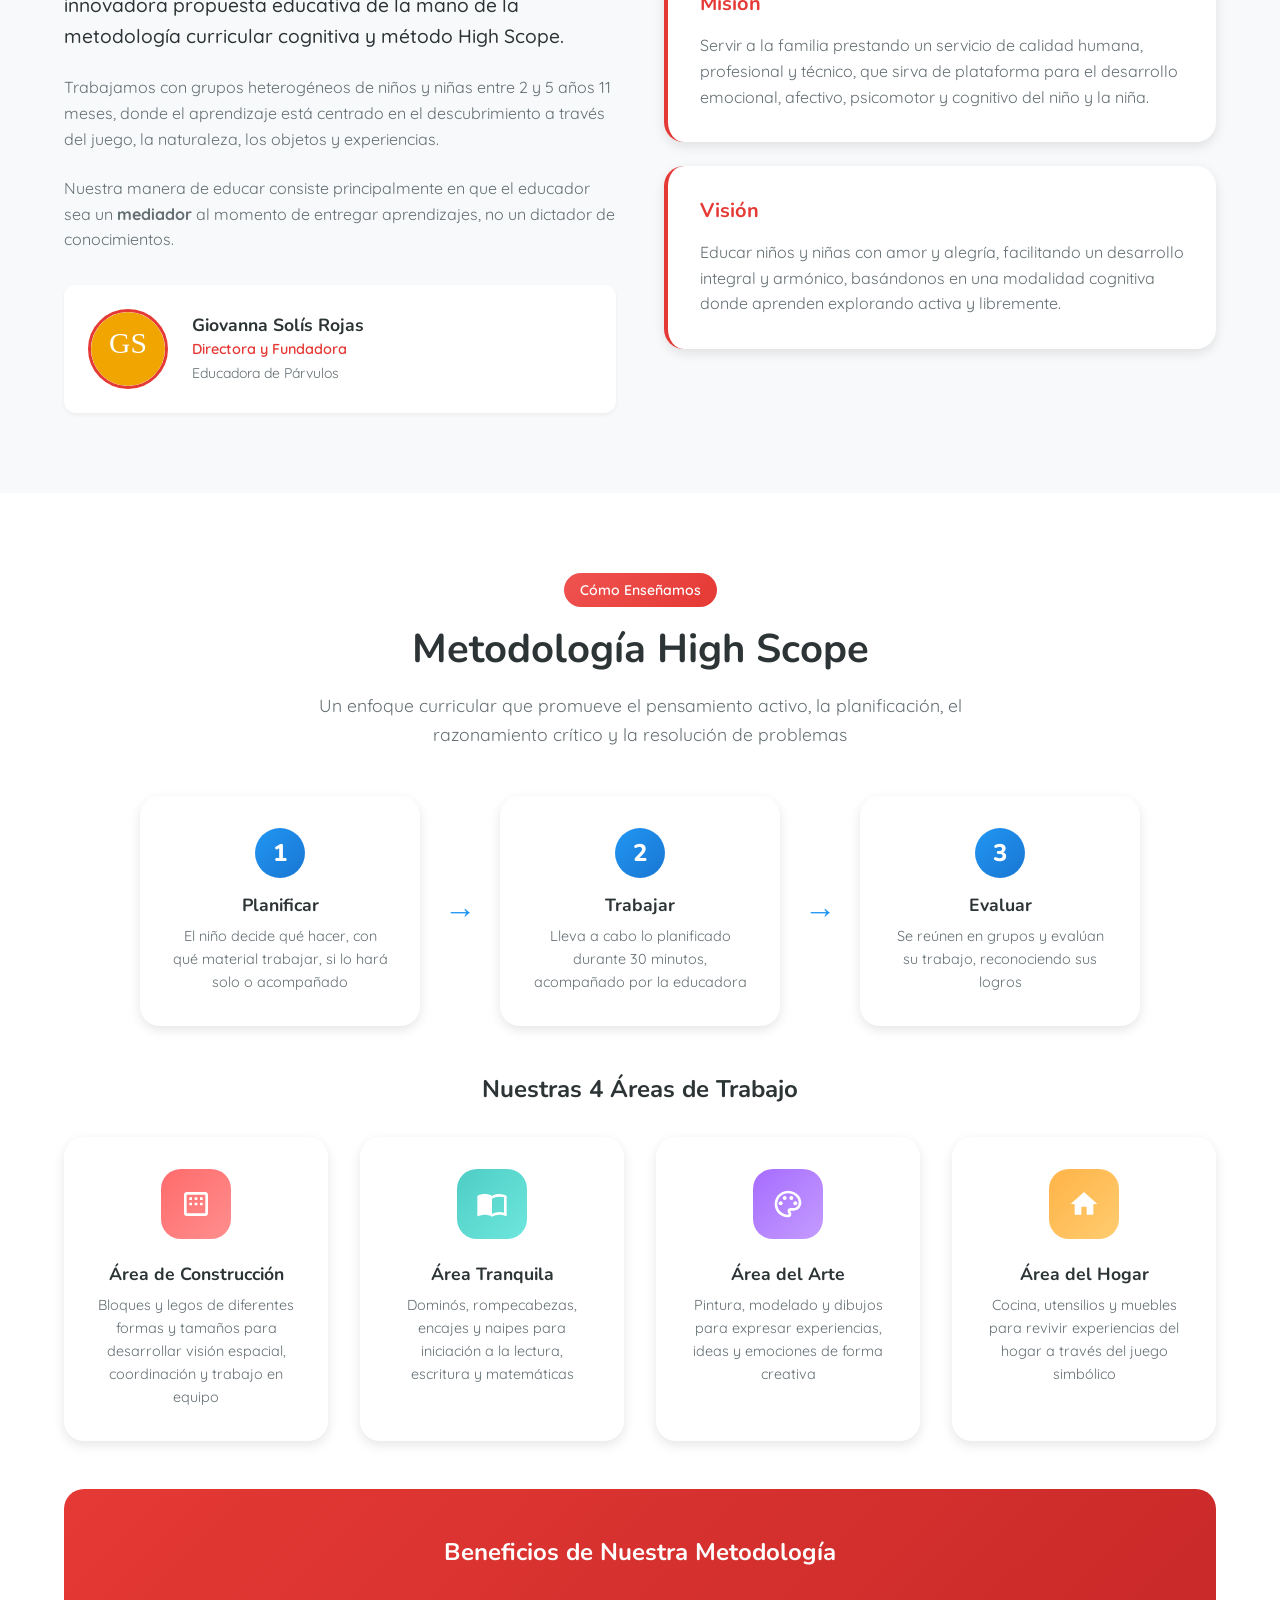
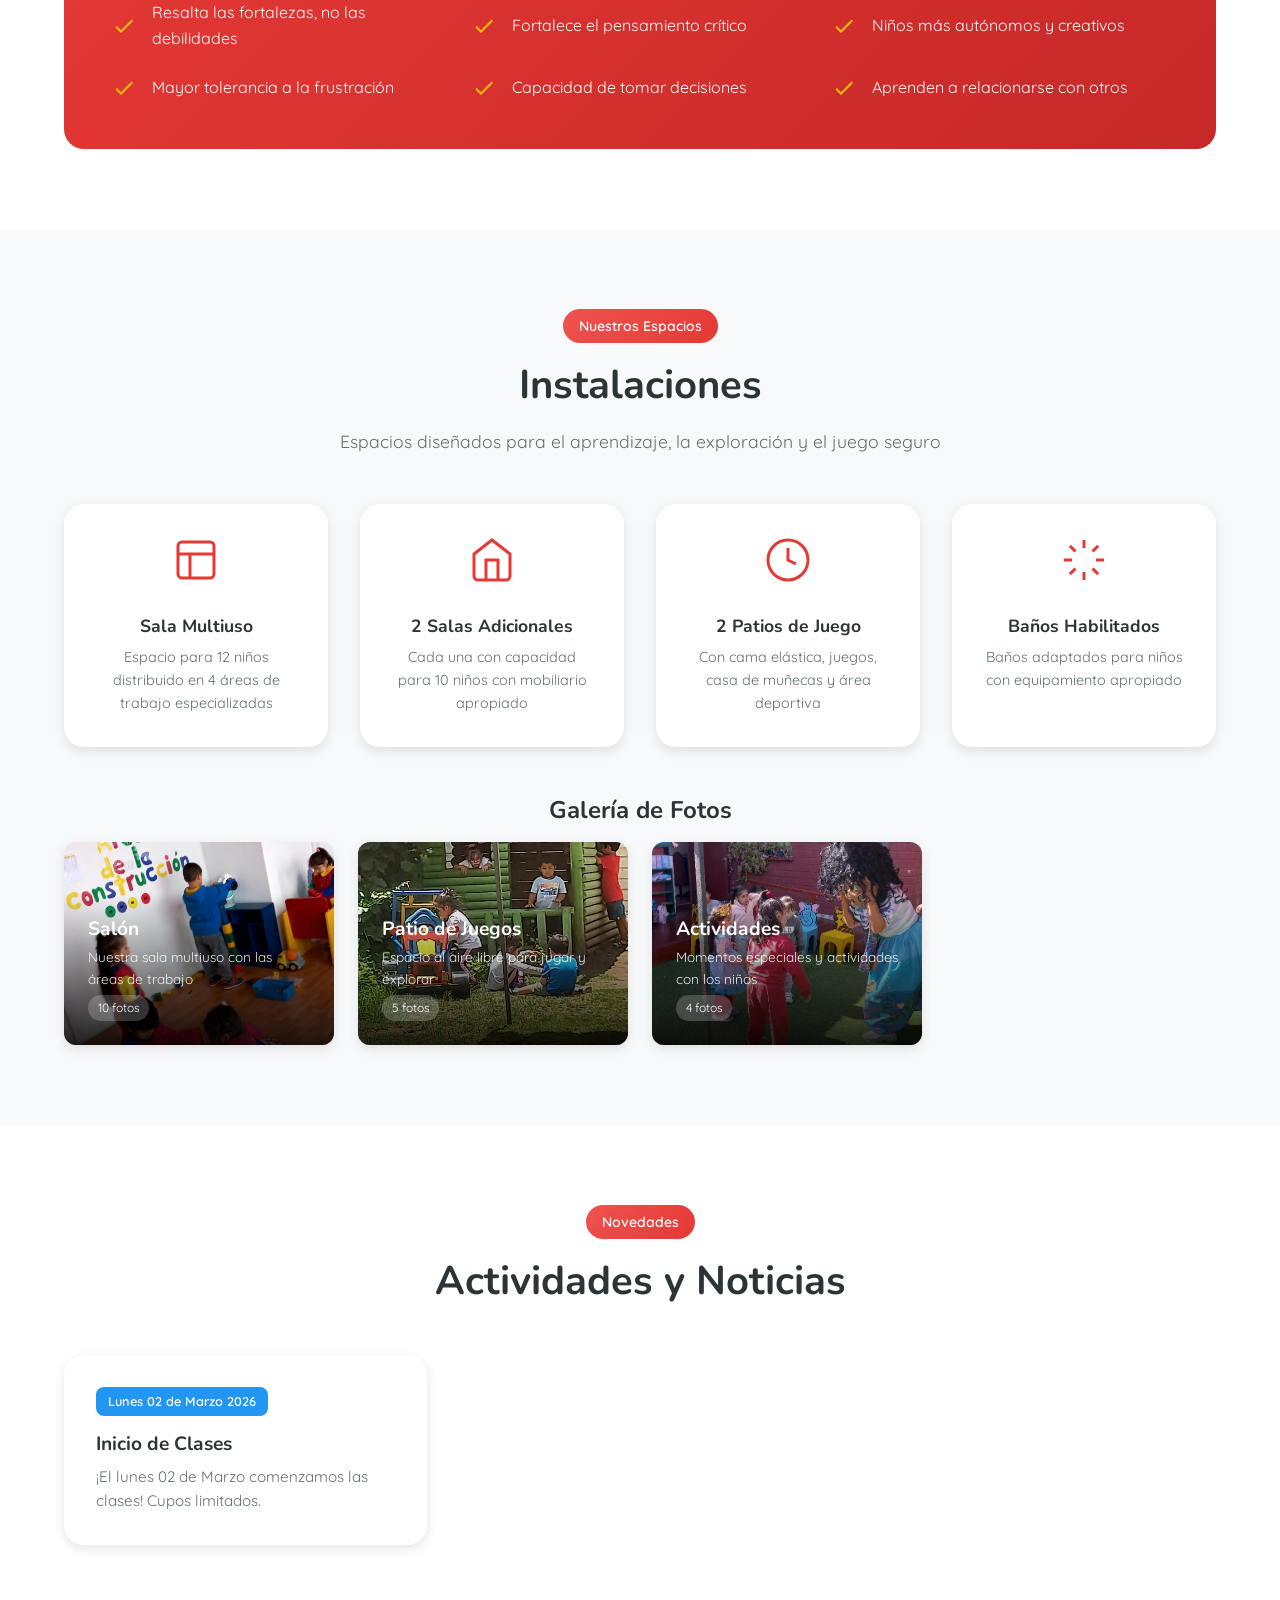
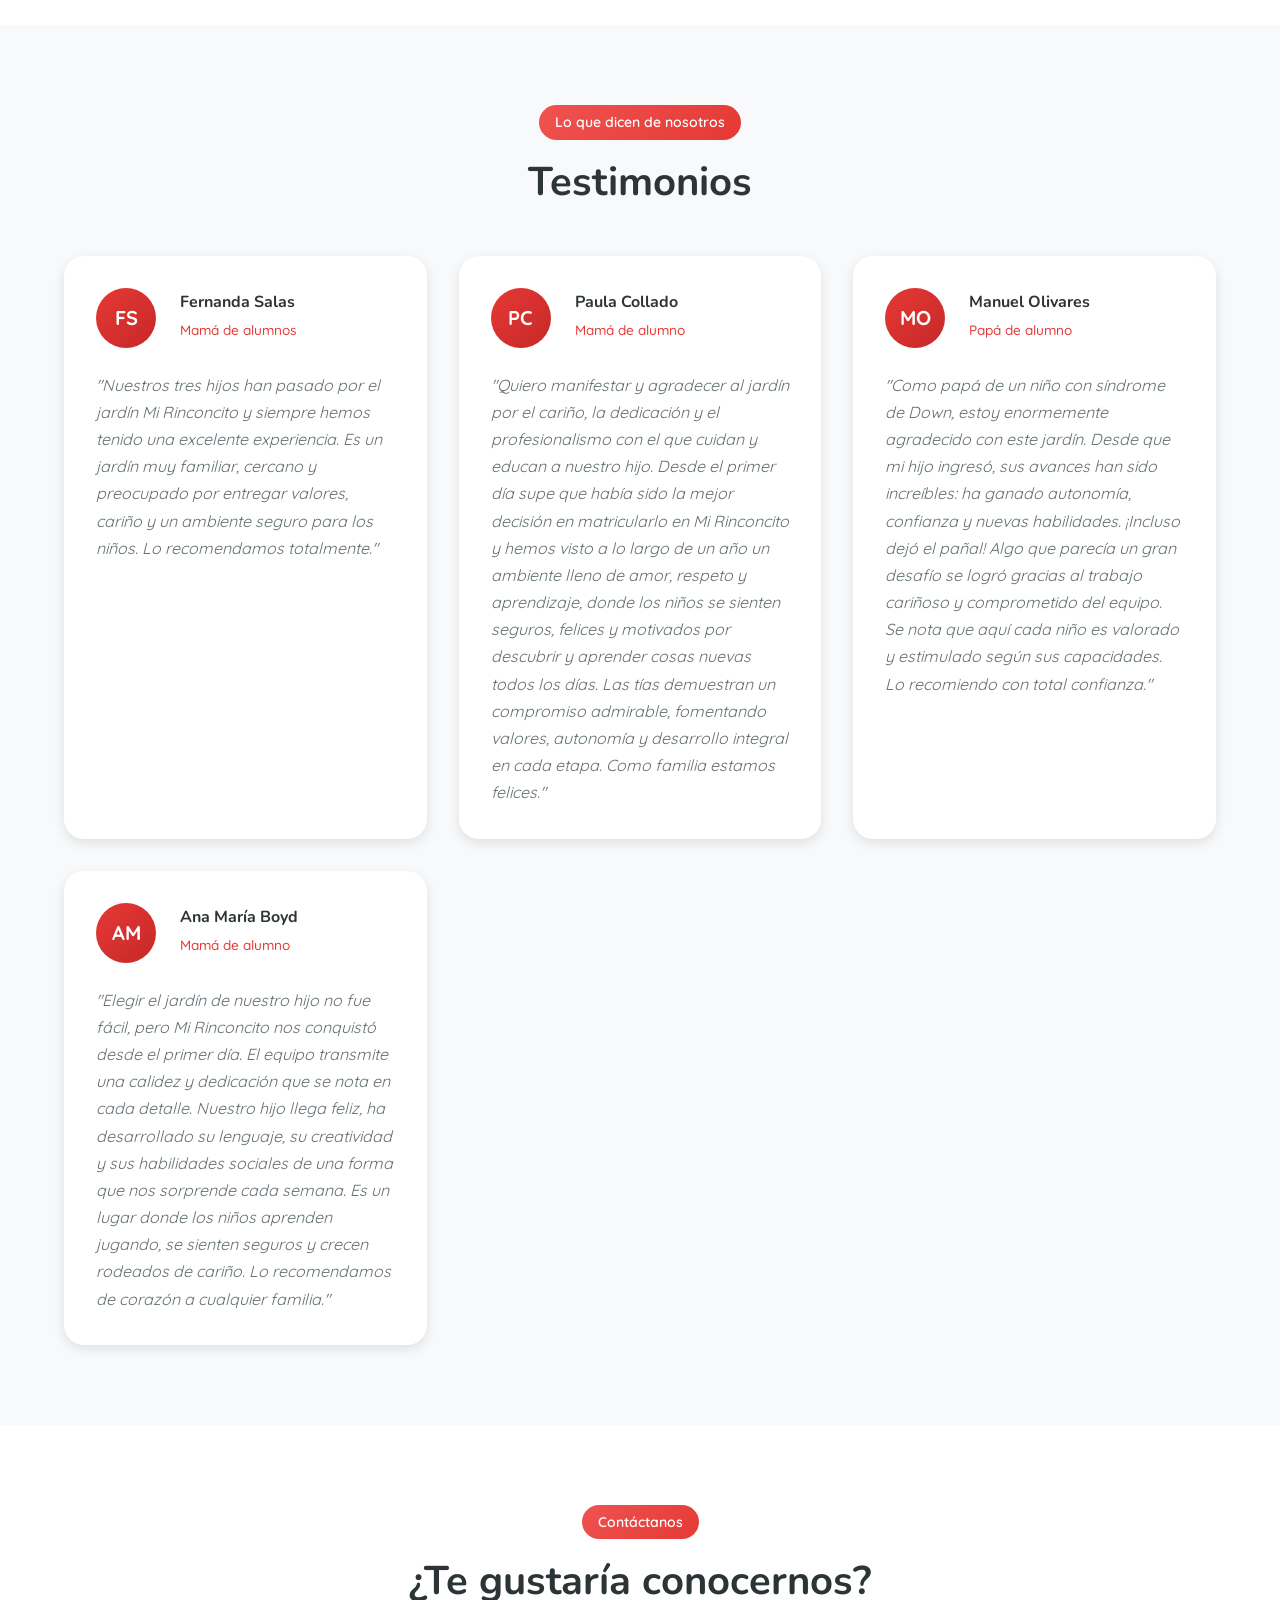
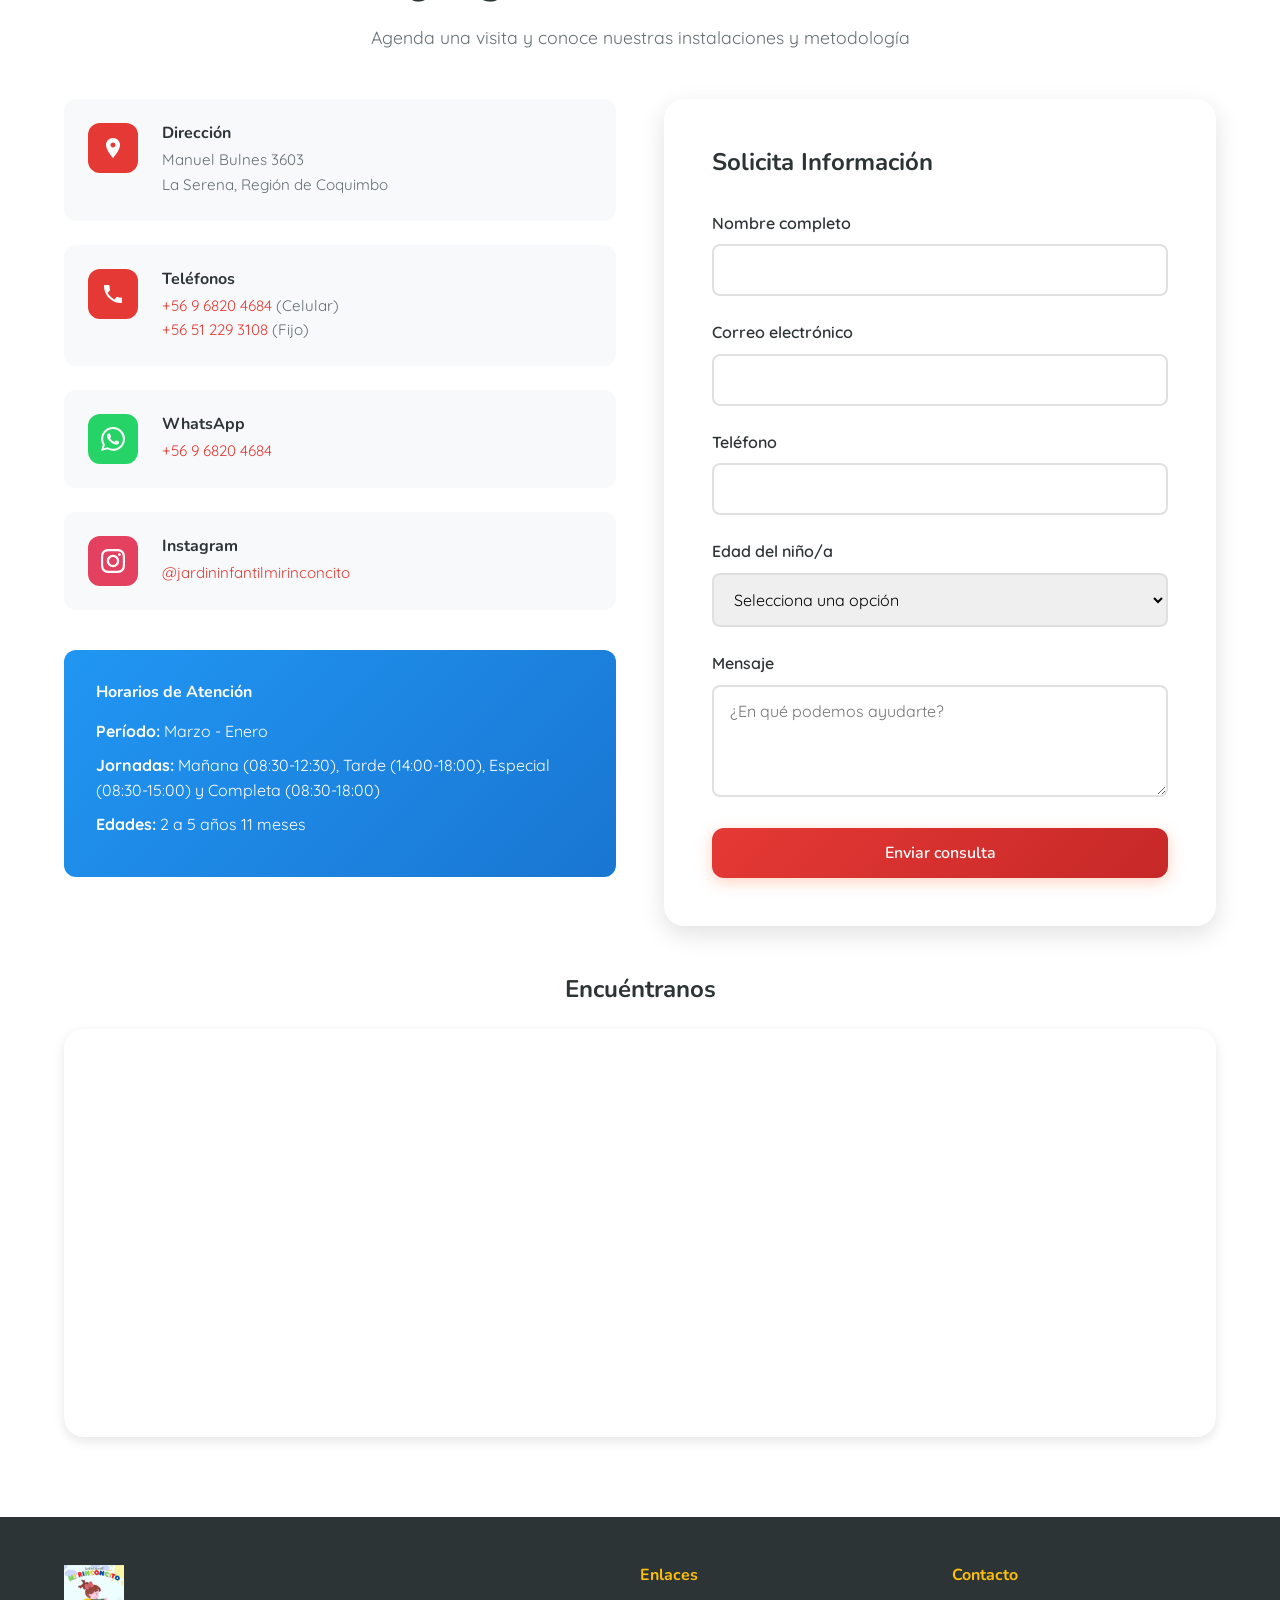
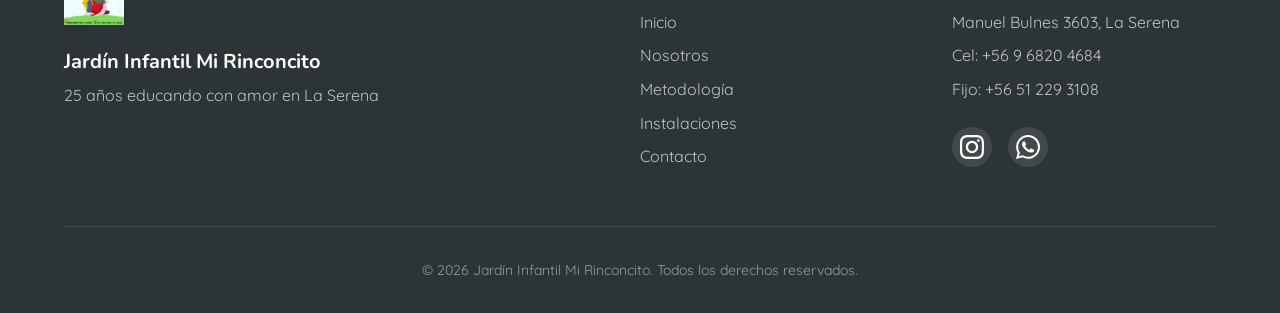
==== commit 4295e611: "Actualizar a 25 años de experiencia y agregar meta tags Open Graph - Corrige "24 Años de Experiencia" ====
--- a/index.html
+++ b/index.html
@@ -5,6 +5,11 @@
     <meta name="viewport" content="width=device-width, initial-scale=1.0">
     <meta name="description" content="Jardín Infantil Mi Rinconcito - 25 años educando con amor en La Serena. Metodología High Scope para niños de 2 a 5 años.">
     <meta name="keywords" content="jardín infantil, La Serena, preescolar, educación parvularia, High Scope, Coquimbo">
+    <!-- Open Graph para WhatsApp y redes sociales -->
+    <meta property="og:title" content="Jardín Infantil Mi Rinconcito | Educando con Amor">
+    <meta property="og:description" content="25 años educando con amor en La Serena. Metodología High Scope para niños de 2 a 5 años. Desde 2001 formando niños felices, autónomos y creativos.">
+    <meta property="og:type" content="website">
+    <meta property="og:image" content="img/logo.png">
     <title>Jardín Infantil Mi Rinconcito | Educando con Amor en La Serena</title>
     <link rel="stylesheet" href="css/styles.css">
     <link rel="preconnect" href="https://fonts.googleapis.com">
@@ -77,7 +82,7 @@
                     <div class="feature-icon">
                         <svg width="40" height="40" viewBox="0 0 24 24" fill="none" stroke="currentColor" stroke-width="2"><circle cx="12" cy="12" r="10"/><path d="M12 6v6l4 2"/></svg>
                     </div>
-                    <h3>24 Años de Experiencia</h3>
+                    <h3>25 Años de Experiencia</h3>
                     <p>Desde 2001 formando niños felices, autónomos y creativos en La Serena</p>
                 </div>
                 <div class="feature-card">
